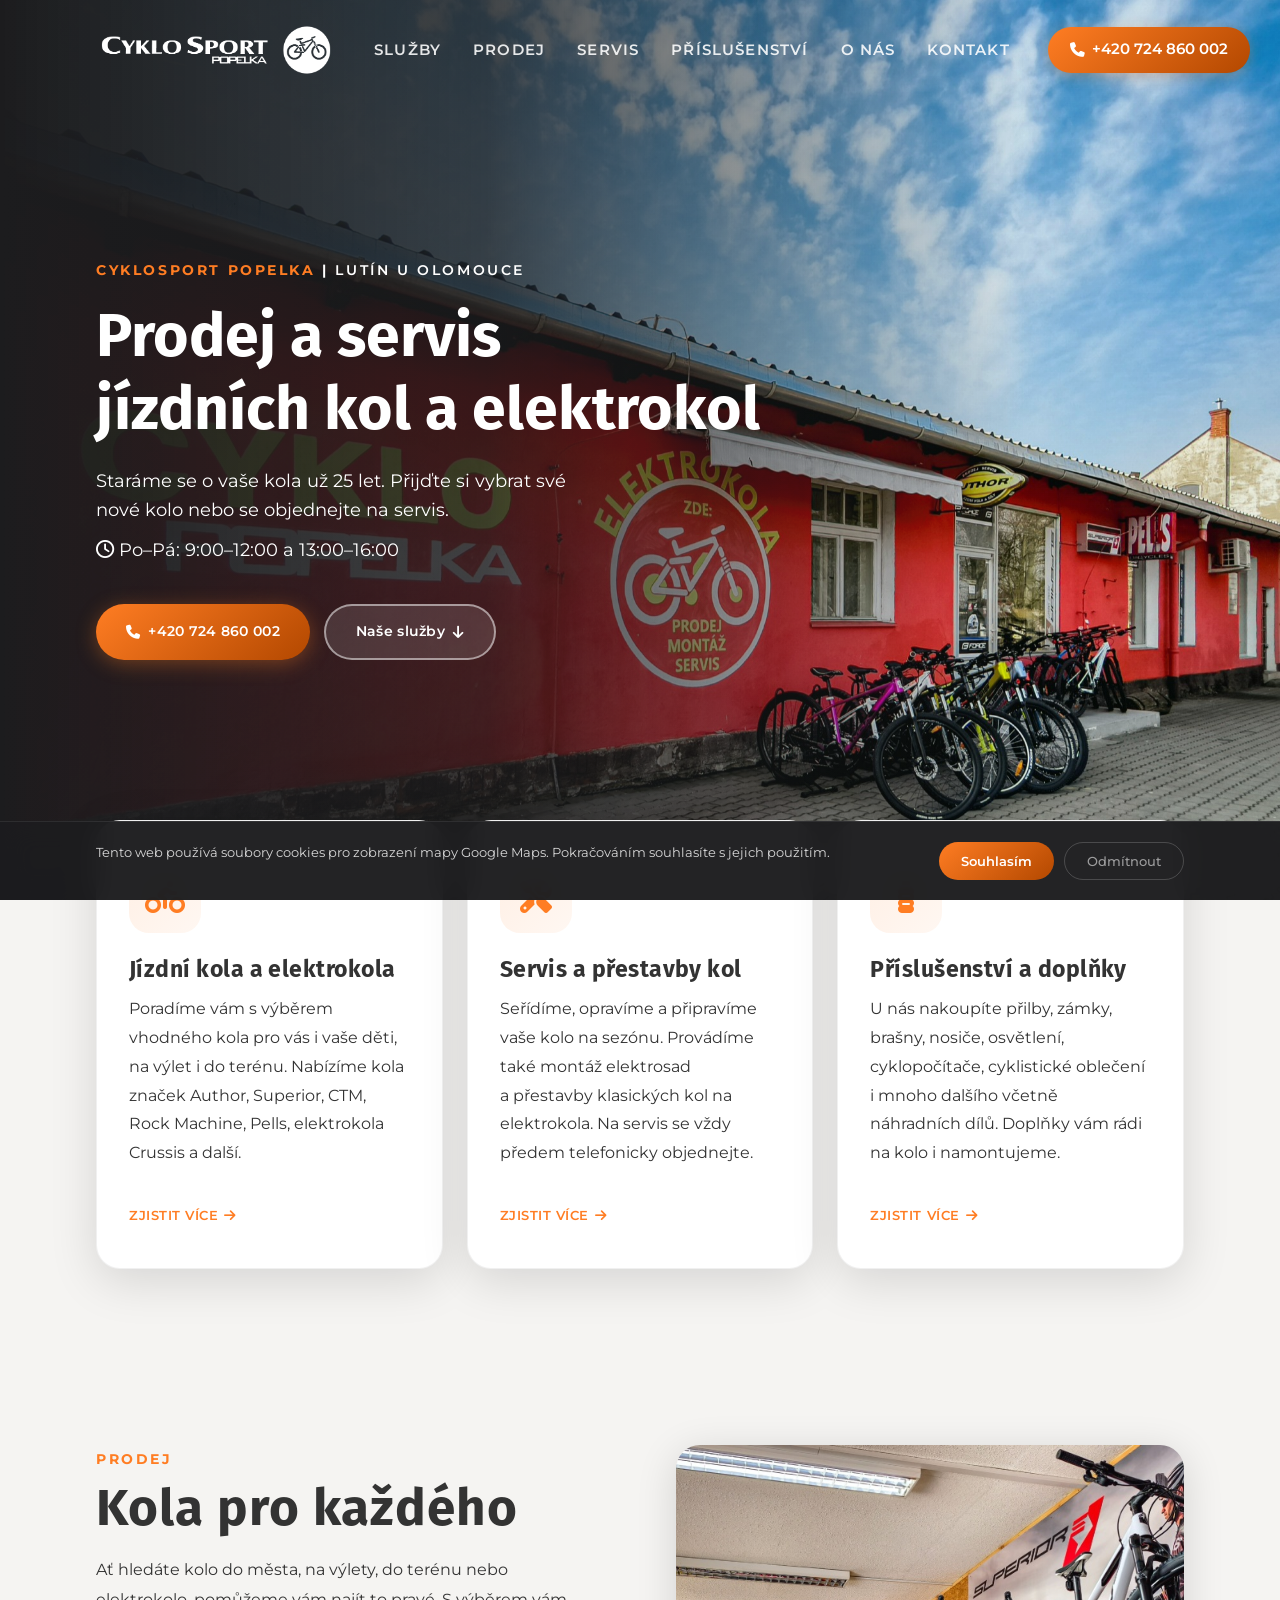
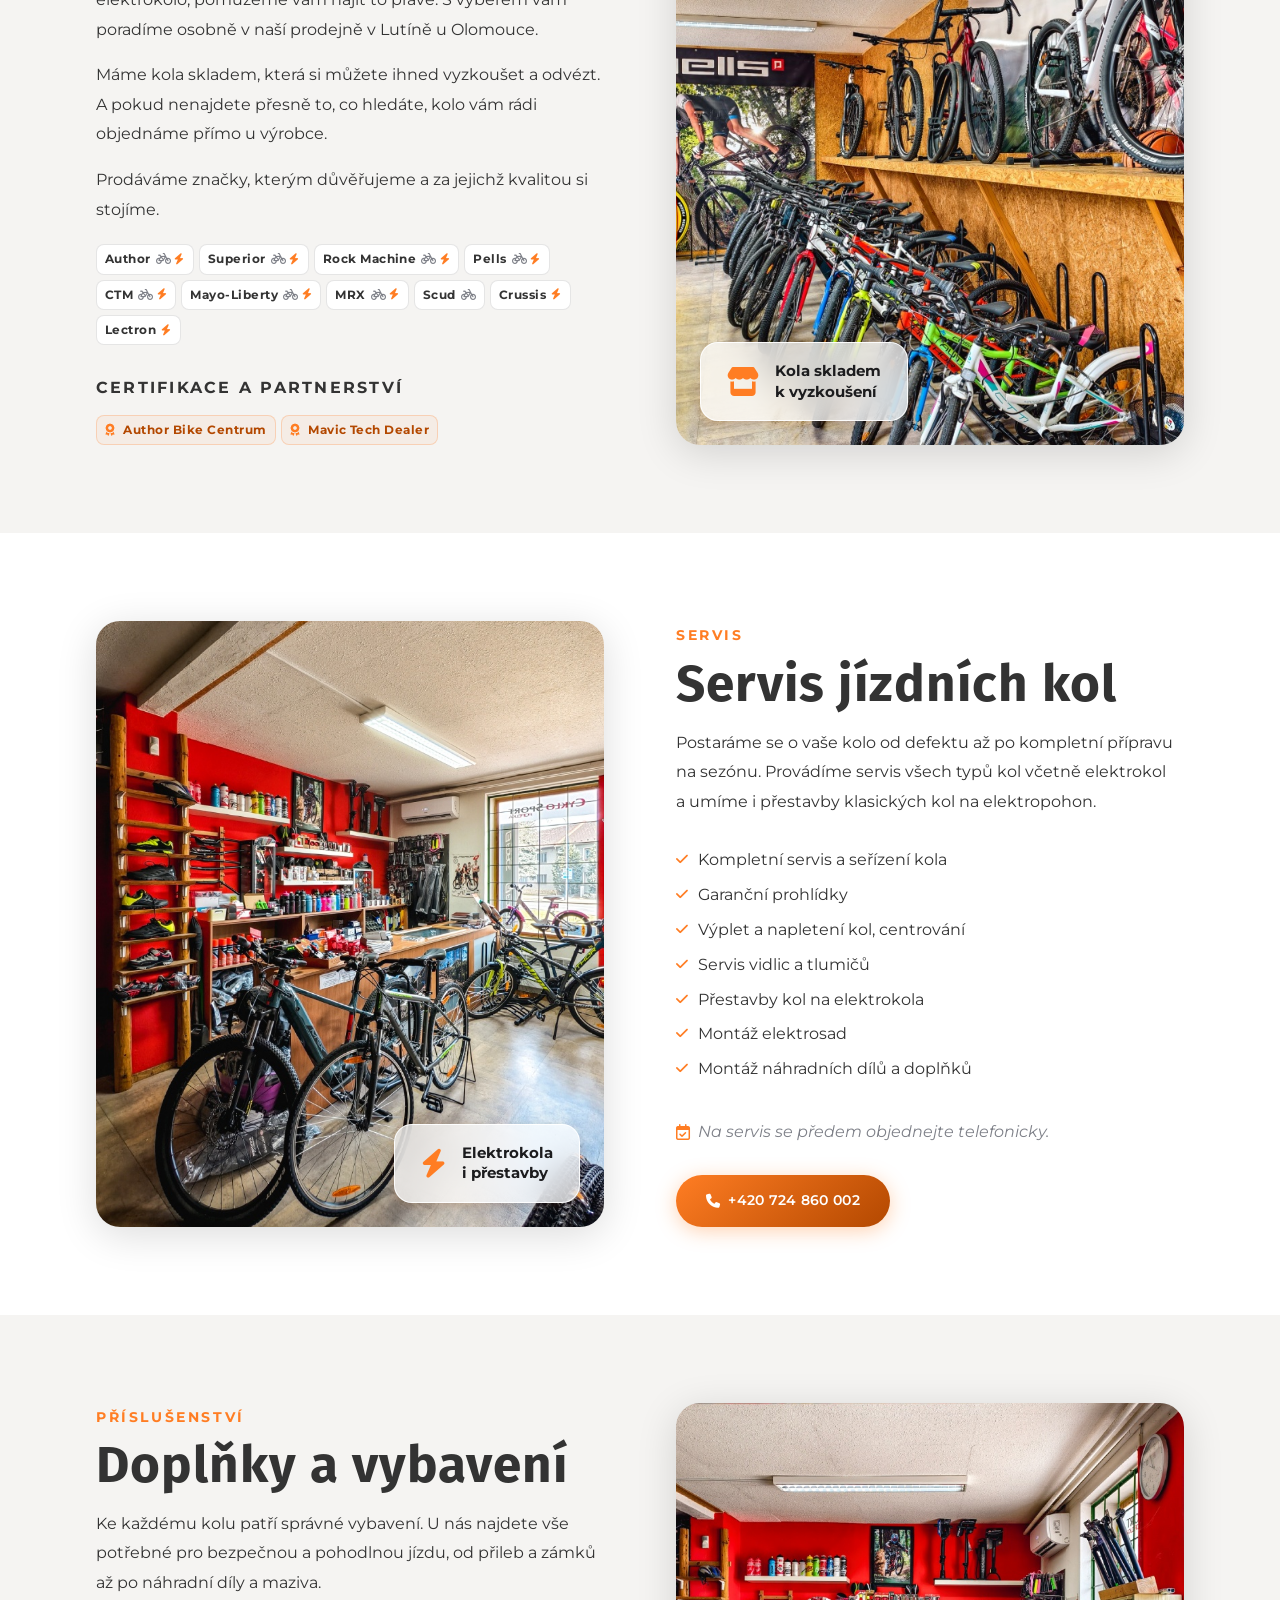
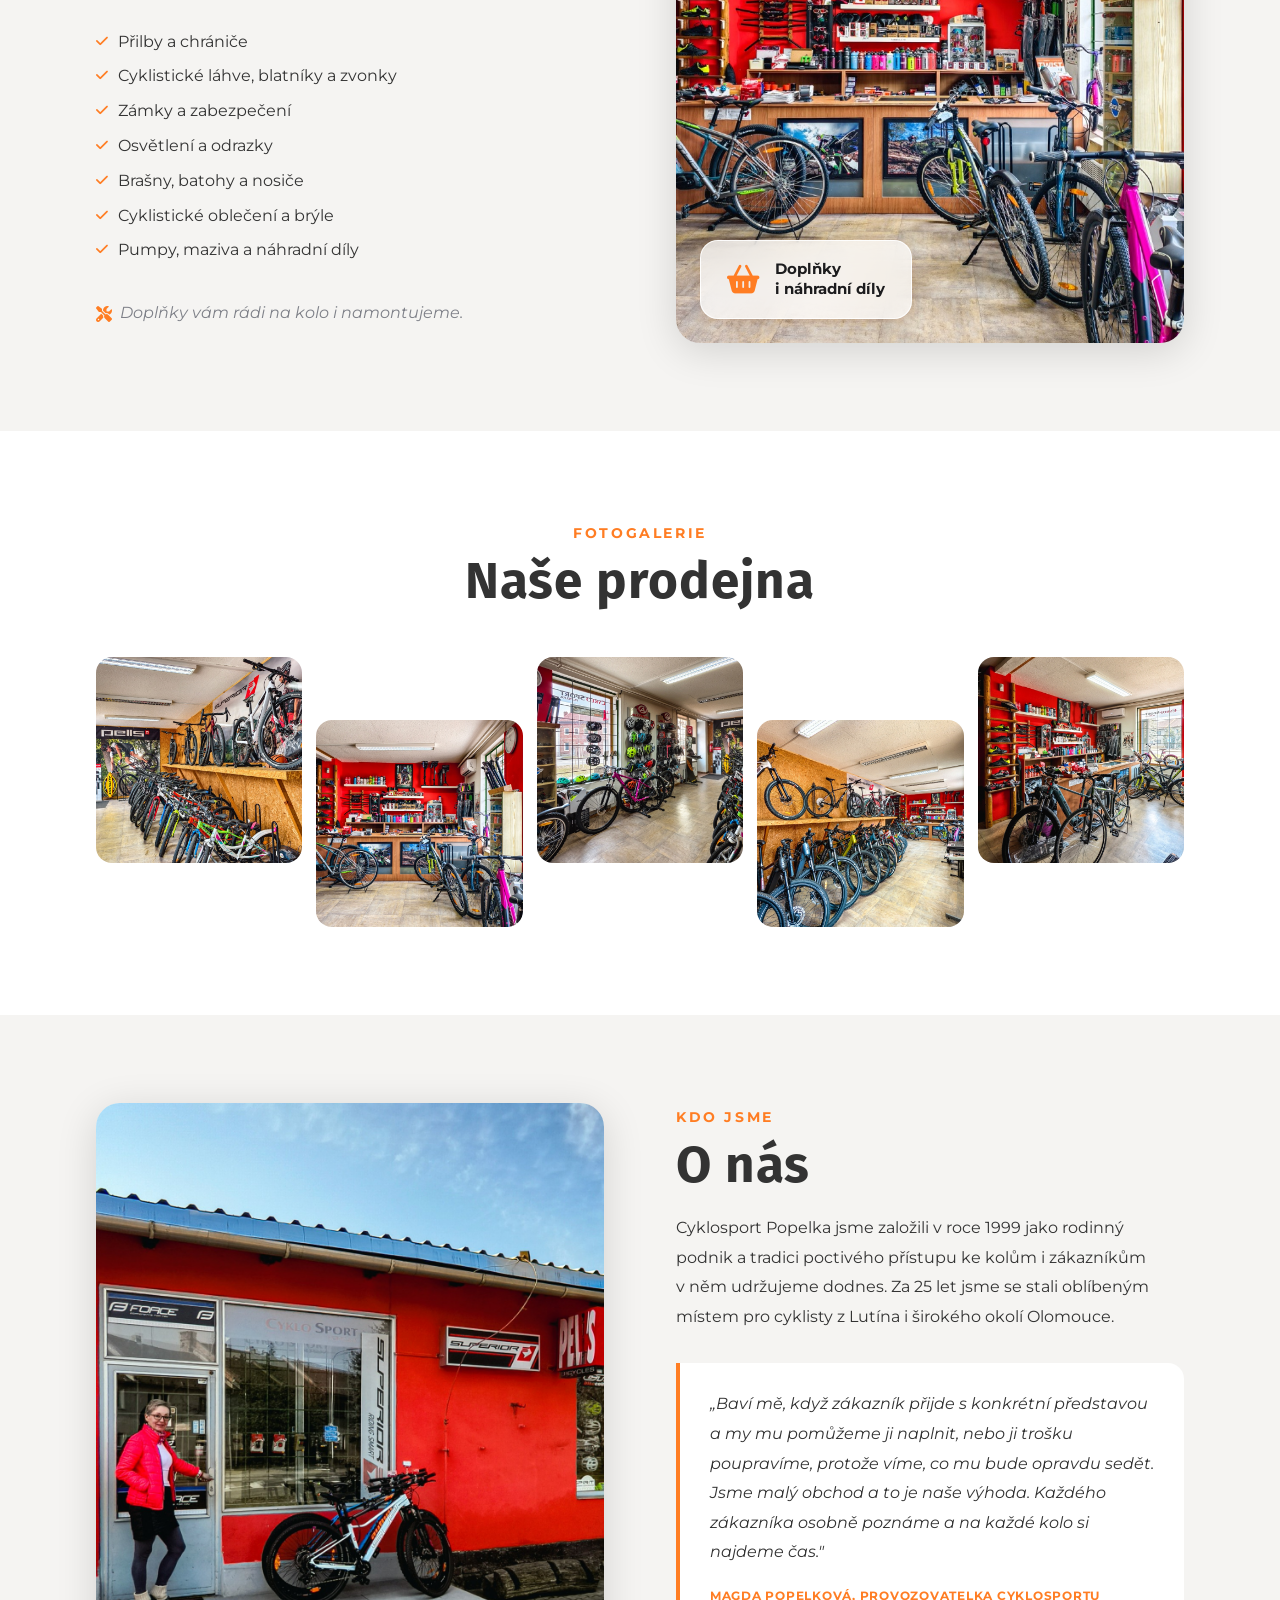
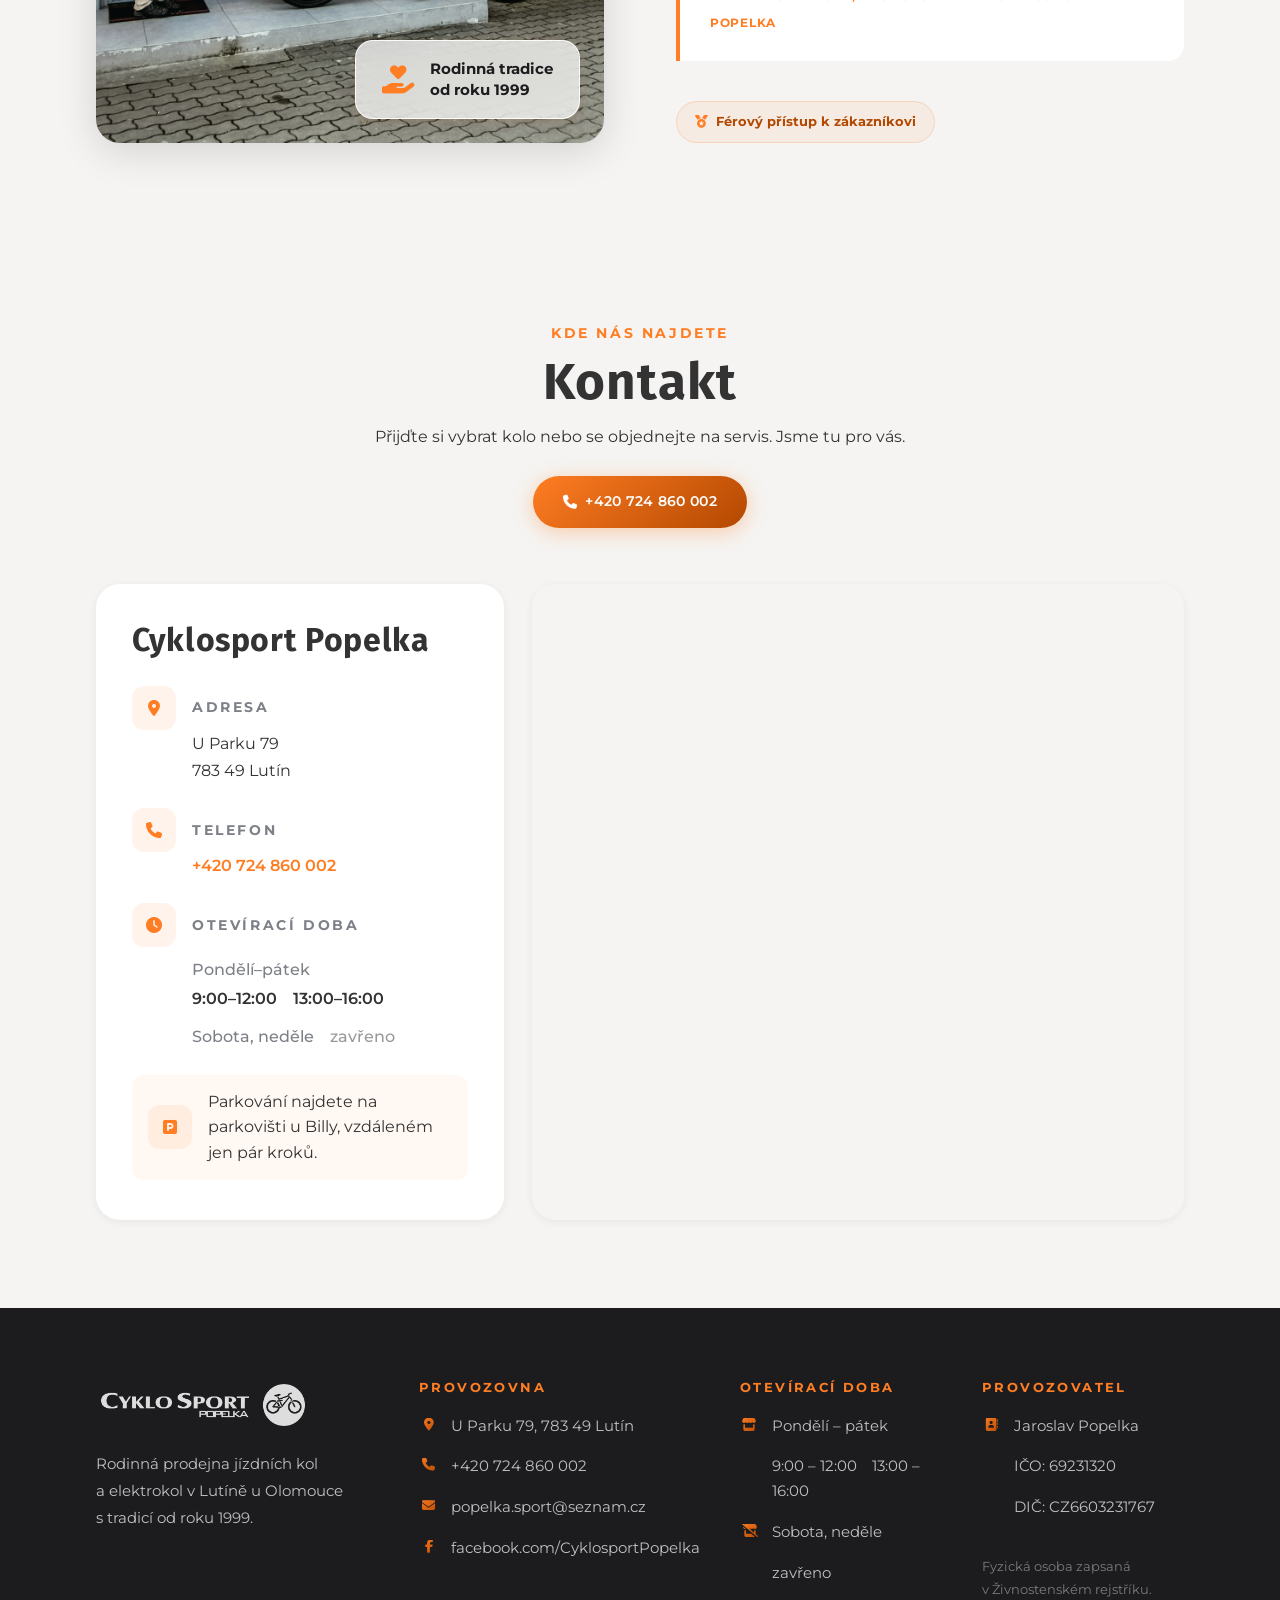
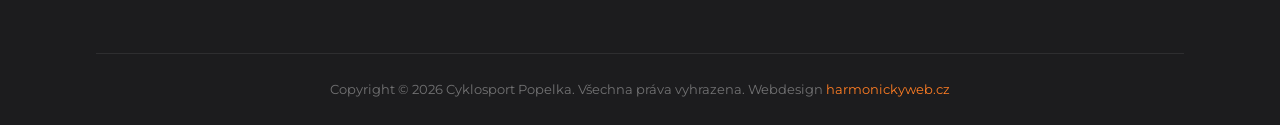
==== index.html @ c916beb7 "Verze 6" ====
<!DOCTYPE html>
<html lang="cs">

<head>
    <meta charset="UTF-8">
    <meta name="viewport" content="width=device-width, initial-scale=1.0">

    <!-- SEO -->
    <title>Cyklosport Popelka – Prodej a servis kol | Lutín u Olomouce</title>
    <meta name="description"
        content="Rodinná prodejna jízdních kol a elektrokol v Lutíně u Olomouce s tradicí od roku 1999. Prodej, servis a příslušenství. Přijďte si vybrat.">
    <meta name="robots" content="index, follow">
    <link rel="canonical" href="https://www.cyklosportpopelka.cz/">
    <meta name="author" content="Cyklosport Popelka">
    <meta name="geo.region" content="CZ-OL">
    <meta name="geo.placename" content="Lutín">

    <!-- Open Graph -->
    <meta property="og:type" content="website">
    <meta property="og:url" content="https://www.cyklosportpopelka.cz/">
    <meta property="og:title" content="Cyklosport Popelka – Prodej a servis kol | Lutín u Olomouce">
    <meta property="og:description"
        content="Rodinná prodejna jízdních kol a elektrokol v Lutíně u Olomouce s tradicí od roku 1999. Prodej, servis a příslušenství. Přijďte si vybrat.">
    <meta property="og:image" content="https://www.cyklosportpopelka.cz/Obrazky/hero-1.jpg">
    <meta property="og:image:width" content="1200">
    <meta property="og:image:height" content="630">
    <meta property="og:locale" content="cs_CZ">
    <meta property="og:site_name" content="Cyklosport Popelka">

    <!-- Twitter Card -->
    <meta name="twitter:card" content="summary_large_image">
    <meta name="twitter:title" content="Cyklosport Popelka – Prodej a servis jízdních kol">
    <meta name="twitter:description" content="Rodinná prodejna v Lutíně u Olomouce s tradicí od roku 1999.">
    <meta name="twitter:image" content="https://www.cyklosportpopelka.cz/Obrazky/hero-1.jpg">

    <!-- Favicon -->
    <link rel="icon" href="Obrazky/favicon-popelka-oranzova.png" type="image/png">
    <link rel="apple-touch-icon" href="Obrazky/favicon-popelka-oranzova.png">

    <!-- Fonts -->
    <link rel="preconnect" href="https://fonts.googleapis.com">
    <link rel="preconnect" href="https://fonts.gstatic.com" crossorigin>
    <link
        href="https://fonts.googleapis.com/css2?family=Fira+Sans:wght@500;600;700;800&family=Montserrat:ital,wght@0,300;0,400;0,500;0,600;0,700;1,400&display=swap"
        rel="stylesheet">

    <!-- Font Awesome -->
    <link rel="stylesheet" href="https://cdnjs.cloudflare.com/ajax/libs/font-awesome/6.5.1/css/all.min.css">

    <!-- Structured Data: LocalBusiness -->
    <script type="application/ld+json">
    {
        "@context": "https://schema.org",
        "@type": "LocalBusiness",
        "@id": "https://www.cyklosportpopelka.cz/#business",
        "name": "Cyklosport Popelka",
        "description": "Rodinná prodejna jízdních kol a elektrokol s tradicí od roku 1999. Prodej, servis a příslušenství.",
        "url": "https://www.cyklosportpopelka.cz/",
        "telephone": "+420724860002",
        "email": "popelka.sport@seznam.cz",
        "address": {
            "@type": "PostalAddress",
            "streetAddress": "U Parku 79",
            "addressLocality": "Lutín",
            "postalCode": "783 49",
            "addressCountry": "CZ"
        },
        "openingHoursSpecification": [
            {
                "@type": "OpeningHoursSpecification",
                "dayOfWeek": ["Monday", "Tuesday", "Wednesday", "Thursday", "Friday"],
                "opens": "09:00",
                "closes": "12:00"
            },
            {
                "@type": "OpeningHoursSpecification",
                "dayOfWeek": ["Monday", "Tuesday", "Wednesday", "Thursday", "Friday"],
                "opens": "13:00",
                "closes": "16:00"
            }
        ],
        "sameAs": ["https://www.facebook.com/CyklosportPopelka"],
        "priceRange": "$$",
        "image": "https://www.cyklosportpopelka.cz/Obrazky/hero-1.jpg",
        "foundingDate": "1999",
        "vatID": "CZ6603231767",
        "taxID": "69231320"
    }
    </script>

    <link rel="stylesheet" href="style.css">
</head>

<body>

    <!-- ================================================
     HEADER & NAVIGATION
================================================ -->
    <header class="site-header" id="site-header" role="banner">
        <nav class="container nav-inner" aria-label="Hlavní navigace">
            <a href="/" class="nav-logo" aria-label="Cyklosport Popelka – domů">
                <img src="Obrazky/logo-cyklosport.png" alt="Cyklosport Popelka" width="200" height="56">
            </a>

            <ul class="nav-menu" role="list">
                <li><a href="#sluzby" class="nav-link">Služby</a></li>
                <li><a href="#prodej" class="nav-link">Prodej</a></li>
                <li><a href="#servis" class="nav-link">Servis</a></li>
                <li><a href="#prislusenstvi" class="nav-link">Příslušenství</a></li>
                <li><a href="#o-nas" class="nav-link">O&nbsp;nás</a></li>
                <li><a href="#kontakt" class="nav-link">Kontakt</a></li>
            </ul>

            <div class="nav-cta">
                <a href="tel:+420724860002" class="btn-nav-phone" aria-label="Zavolat nám">
                    <i class="fa-solid fa-phone" aria-hidden="true"></i>
                    +420&nbsp;724&nbsp;860&nbsp;002
                </a>
            </div>

            <button class="hamburger" id="hamburger" aria-label="Otevřít menu" aria-expanded="false"
                aria-controls="mobile-menu">
                <span></span>
                <span></span>
                <span></span>
            </button>
        </nav>
    </header>

    <!-- Mobile Menu Overlay -->
    <div class="mobile-menu" id="mobile-menu" role="dialog" aria-modal="true" aria-label="Mobilní navigace">
        <button class="mobile-menu-close" id="mobile-menu-close" aria-label="Zavřít menu">
            <i class="fa-solid fa-xmark" aria-hidden="true"></i>
        </button>
        <nav aria-label="Mobilní navigace">
            <ul role="list">
                <li><a href="#sluzby" class="nav-link">Služby</a></li>
                <li><a href="#prodej" class="nav-link">Prodej</a></li>
                <li><a href="#servis" class="nav-link">Servis</a></li>
                <li><a href="#prislusenstvi" class="nav-link">Příslušenství</a></li>
                <li><a href="#o-nas" class="nav-link">O&nbsp;nás</a></li>
                <li><a href="#kontakt" class="nav-link">Kontakt</a></li>
                <li>
                    <a href="tel:+420724860002" class="btn btn-primary mobile-menu-phone">
                        <i class="fa-solid fa-phone" aria-hidden="true"></i>
                        +420&nbsp;724&nbsp;860&nbsp;002
                    </a>
                </li>
            </ul>
        </nav>
    </div>

    <main>

        <!-- ================================================
     HERO SECTION
================================================ -->
        <section class="hero" aria-label="Úvod">
            <div class="hero-bg" role="img" aria-label="Jízdní kola v prodejně Cyklosport Popelka"></div>
            <div class="hero-overlay" aria-hidden="true"></div>

            <div class="hero-container">
                <div class="hero-content">
                    <h1><span class="hero-brand">Cyklosport Popelka</span><span class="hero-sep"> | </span><br
                            class="hero-br"><span class="hero-location">Lutín u&nbsp;Olomouce</span></h1>

                    <p class="hero-subtitle">Prodej a servis<br>jízdních kol a elektrokol</p>

                    <p class="hero-text">
                        Staráme se o vaše kola už 25&nbsp;let. Přijďte si vybrat své nové kolo nebo se objednejte na
                        servis.<br>
                        <span style="display:block; margin-top:10px;"><i class="fa-regular fa-clock" aria-hidden="true"></i>
                        Po–Pá: 9:00–12:00 a 13:00–16:00</span>
                    </p>

                    <div class="hero-actions">
                        <a href="tel:+420724860002" class="btn btn-primary">
                            <i class="fa-solid fa-phone" aria-hidden="true"></i>
                            +420&nbsp;724&nbsp;860&nbsp;002
                        </a>
                        <a href="#sluzby" class="btn btn-outline-white">
                            Naše služby
                            <i class="fa-solid fa-arrow-down" aria-hidden="true"></i>
                        </a>
                    </div>
                </div>

            </div>

            <div class="hero-scroll-hint" aria-hidden="true">
                <i class="fa-solid fa-chevron-down"></i>
                <span>Scroll</span>
            </div>
        </section>

        <!-- ================================================
     SLUŽBY SECTION
================================================ -->
        <section id="sluzby" class="services section" aria-labelledby="sluzby-heading">
            <h2 id="sluzby-heading" class="sr-only">Naše služby</h2>
            <div class="container">
                <div class="services-grid">

                    <!-- Kola -->
                    <a href="#prodej" class="service-card-link">
                        <article class="service-card" data-animate data-delay="1">
                            <div class="service-icon-wrap">
                                <i class="fa-solid fa-person-biking" aria-hidden="true"></i>
                            </div>
                            <h3>Jízdní kola a&nbsp;elektrokola</h3>
                            <p>
                                Poradíme vám s&nbsp;výběrem vhodného kola pro vás i vaše děti, na výlet i do terénu.
                                Nabízíme kola značek Author, Superior, CTM, Rock Machine, Pells, elektrokola Crussis
                                a&nbsp;další.
                            </p>
                            <span class="service-card-more">Zjistit více <i class="fa-solid fa-arrow-right"></i></span>
                        </article>
                    </a>

                    <!-- Servis -->
                    <a href="#servis" class="service-card-link">
                        <article class="service-card" data-animate data-delay="2">
                            <div class="service-icon-wrap">
                                <i class="fa-solid fa-screwdriver-wrench" aria-hidden="true"></i>
                            </div>
                            <h3>Servis a&nbsp;přestavby kol</h3>
                            <p>
                                Seřídíme, opravíme a&nbsp;připravíme vaše kolo na sezónu. Provádíme také montáž
                                elektrosad
                                a&nbsp;přestavby klasických kol na elektrokola. Na servis se vždy předem telefonicky
                                objednejte.
                            </p>
                            <span class="service-card-more">Zjistit více <i class="fa-solid fa-arrow-right"></i></span>
                        </article>
                    </a>

                    <!-- Příslušenství -->
                    <a href="#prislusenstvi" class="service-card-link">
                        <article class="service-card" data-animate data-delay="3">
                            <div class="service-icon-wrap">
                                <i class="fa-solid fa-bottle-water" aria-hidden="true"></i>
                            </div>
                            <h3>Příslušenství a&nbsp;doplňky</h3>
                            <p>
                                U&nbsp;nás nakoupíte přilby, zámky, brašny, nosiče, osvětlení, cyklopočítače,
                                cyklistické oblečení i&nbsp;mnoho dalšího včetně náhradních dílů.
                                Doplňky vám rádi na kolo i&nbsp;namontujeme.
                            </p>
                            <span class="service-card-more">Zjistit více <i class="fa-solid fa-arrow-right"></i></span>
                        </article>
                    </a>

                </div>
            </div>
        </section>

        <!-- ================================================
     PRODEJ SECTION
================================================ -->
        <section id="prodej" class="prodej section" aria-labelledby="prodej-heading">
            <div class="container">
                <div class="prodej-grid">

                    <div class="prodej-content">
                        <span class="section-label" data-animate>Prodej</span>
                        <h2 id="prodej-heading" data-animate>Kola pro každého</h2>

                        <p data-animate>
                            Ať hledáte kolo do města, na výlety, do terénu nebo elektrokolo, pomůžeme vám najít to
                            pravé.
                            S&nbsp;výběrem vám poradíme osobně v&nbsp;naší prodejně v&nbsp;Lutíně u&nbsp;Olomouce.
                        </p>
                        <p data-animate>
                            Máme kola skladem, která si můžete ihned vyzkoušet a&nbsp;odvézt. A&nbsp;pokud nenajdete
                            přesně to, co hledáte, kolo vám rádi objednáme přímo u&nbsp;výrobce.
                        </p>
                        <p data-animate>
                            Prodáváme značky, kterým důvěřujeme a&nbsp;za jejichž kvalitou si stojíme.
                        </p>

                        <div class="prodej-brands" data-animate>
                            <div class="brands-row">
                                <span class="brand-tag">Author<span class="brand-icons"><i
                                            class="fa-solid fa-bicycle"></i><i
                                            class="fa-solid fa-bolt"></i></span></span>
                                <span class="brand-tag">Superior<span class="brand-icons"><i
                                            class="fa-solid fa-bicycle"></i><i
                                            class="fa-solid fa-bolt"></i></span></span>
                                <span class="brand-tag">Rock Machine<span class="brand-icons"><i
                                            class="fa-solid fa-bicycle"></i><i
                                            class="fa-solid fa-bolt"></i></span></span>
                                <span class="brand-tag">Pells<span class="brand-icons"><i
                                            class="fa-solid fa-bicycle"></i><i
                                            class="fa-solid fa-bolt"></i></span></span>
                                <span class="brand-tag">CTM<span class="brand-icons"><i
                                            class="fa-solid fa-bicycle"></i><i
                                            class="fa-solid fa-bolt"></i></span></span>
                                <span class="brand-tag">Mayo-Liberty<span class="brand-icons"><i
                                            class="fa-solid fa-bicycle"></i><i
                                            class="fa-solid fa-bolt"></i></span></span>
                                <span class="brand-tag">MRX<span class="brand-icons"><i
                                            class="fa-solid fa-bicycle"></i><i
                                            class="fa-solid fa-bolt"></i></span></span>
                                <span class="brand-tag">Scud<span class="brand-icons"><i
                                            class="fa-solid fa-bicycle"></i></span></span>
                                <span class="brand-tag">Crussis<span class="brand-icons"><i
                                            class="fa-solid fa-bolt"></i></span></span>
                                <span class="brand-tag">Lectron<span class="brand-icons"><i
                                            class="fa-solid fa-bolt"></i></span></span>
                            </div>

                            <p class="brands-label">Certifikace a&nbsp;partnerství</p>
                            <div class="brands-row">
                                <span class="brand-tag cert"><i class="fa-solid fa-award"></i>Author Bike Centrum</span>
                                <span class="brand-tag cert"><i class="fa-solid fa-award"></i>Mavic Tech Dealer</span>
                            </div>
                        </div>
                    </div>

                    <div class="prodej-image-wrap" data-animate>
                        <img src="Obrazky/prodej-1.jpg" alt="Výběr jízdních kol v prodejně Cyklosport Popelka"
                            loading="lazy" width="700" height="540">
                        <div class="prodej-badge">
                            <i class="fa-solid fa-store" aria-hidden="true"></i>
                            <span class="prodej-badge-text">Kola skladem<br>k vyzkoušení</span>
                        </div>
                    </div>

                </div>
            </div>
        </section>

        <!-- ================================================
     SERVIS SECTION
================================================ -->
        <section id="servis" class="servis section" aria-labelledby="servis-heading">
            <div class="container">
                <div class="servis-grid">

                    <div class="servis-image-wrap" data-animate>
                        <img src="Obrazky/servis.jpg" alt="Servis jízdních kol v dílně Cyklosport Popelka"
                            loading="lazy" width="700" height="540">
                        <div class="servis-image-badge" aria-hidden="true">
                            <i class="fa-solid fa-bolt"></i>
                            <span class="servis-image-badge-text">Elektrokola<br>i přestavby</span>
                        </div>
                    </div>

                    <div class="servis-content">
                        <span class="section-label" data-animate>Servis</span>
                        <h2 id="servis-heading" data-animate>Servis jízdních kol</h2>

                        <p class="servis-intro" data-animate>
                            Postaráme se o vaše kolo od defektu až po kompletní přípravu na sezónu. Provádíme servis
                            všech typů kol včetně elektrokol a&nbsp;umíme i&nbsp;přestavby klasických kol na
                            elektropohon.
                        </p>

                        <ul class="servis-list" data-animate aria-label="Přehled servisních prací">
                            <li class="servis-list-item">
                                <i class="fa-solid fa-check" aria-hidden="true"></i>
                                <span>Kompletní servis a&nbsp;seřízení kola</span>
                            </li>
                            <li class="servis-list-item">
                                <i class="fa-solid fa-check" aria-hidden="true"></i>
                                <span>Garanční prohlídky</span>
                            </li>
                            <li class="servis-list-item">
                                <i class="fa-solid fa-check" aria-hidden="true"></i>
                                <span>Výplet a&nbsp;napletení kol, centrování</span>
                            </li>
                            <li class="servis-list-item">
                                <i class="fa-solid fa-check" aria-hidden="true"></i>
                                <span>Servis vidlic a&nbsp;tlumičů</span>
                            </li>
                            <li class="servis-list-item">
                                <i class="fa-solid fa-check" aria-hidden="true"></i>
                                <span>Přestavby kol na elektrokola</span>
                            </li>
                            <li class="servis-list-item">
                                <i class="fa-solid fa-check" aria-hidden="true"></i>
                                <span>Montáž elektrosad</span>
                            </li>
                            <li class="servis-list-item">
                                <i class="fa-solid fa-check" aria-hidden="true"></i>
                                <span>Montáž náhradních dílů a&nbsp;doplňků</span>
                            </li>
                        </ul>

                        <p class="servis-note" data-animate>
                            <span class="servis-note-icon"><i class="fa-regular fa-calendar-check"
                                    aria-hidden="true"></i></span>
                            Na servis se předem objednejte telefonicky.
                        </p>

                        <a href="tel:+420724860002" class="btn btn-primary" data-animate>
                            <i class="fa-solid fa-phone" aria-hidden="true"></i>
                            +420&nbsp;724&nbsp;860&nbsp;002
                        </a>
                    </div>

                </div>
            </div>
        </section>

        <!-- ================================================
     PŘÍSLUŠENSTVÍ SECTION
================================================ -->
        <section id="prislusenstvi" class="prislusenstvi section" aria-labelledby="prislusenstvi-heading">
            <div class="container">
                <div class="prislusenstvi-grid">

                    <div class="servis-content">
                        <span class="section-label" data-animate>Příslušenství</span>
                        <h2 id="prislusenstvi-heading" data-animate>Doplňky a vybavení</h2>

                        <p class="servis-intro" data-animate>
                            Ke každému kolu patří správné vybavení. U&nbsp;nás najdete vše potřebné pro bezpečnou
                            a&nbsp;pohodlnou jízdu, od přileb a&nbsp;zámků až po náhradní díly a&nbsp;maziva.
                        </p>

                        <ul class="servis-list" data-animate aria-label="Přehled příslušenství">
                            <li class="servis-list-item">
                                <i class="fa-solid fa-check" aria-hidden="true"></i>
                                <span>Přilby a&nbsp;chrániče</span>
                            </li>
                            <li class="servis-list-item">
                                <i class="fa-solid fa-check" aria-hidden="true"></i>
                                <span>Cyklistické láhve, blatníky a&nbsp;zvonky</span>
                            </li>
                            <li class="servis-list-item">
                                <i class="fa-solid fa-check" aria-hidden="true"></i>
                                <span>Zámky a&nbsp;zabezpečení</span>
                            </li>
                            <li class="servis-list-item">
                                <i class="fa-solid fa-check" aria-hidden="true"></i>
                                <span>Osvětlení a&nbsp;odrazky</span>
                            </li>
                            <li class="servis-list-item">
                                <i class="fa-solid fa-check" aria-hidden="true"></i>
                                <span>Brašny, batohy a&nbsp;nosiče</span>
                            </li>
                            <li class="servis-list-item">
                                <i class="fa-solid fa-check" aria-hidden="true"></i>
                                <span>Cyklistické oblečení a&nbsp;brýle</span>
                            </li>
                            <li class="servis-list-item">
                                <i class="fa-solid fa-check" aria-hidden="true"></i>
                                <span>Pumpy, maziva a&nbsp;náhradní díly</span>
                            </li>
                        </ul>

                        <p class="servis-note" data-animate>
                            <span class="servis-note-icon"><i class="fa-solid fa-screwdriver-wrench"
                                    aria-hidden="true"></i></span>
                            Doplňky vám rádi na kolo i&nbsp;namontujeme.
                        </p>
                    </div>

                    <div class="prislusenstvi-image-wrap" data-animate>
                        <img src="Obrazky/prodej-5.jpg" alt="Příslušenství a doplňky v prodejně Cyklosport Popelka"
                            loading="lazy" width="700" height="540">
                        <div class="prislusenstvi-image-badge" aria-hidden="true">
                            <i class="fa-solid fa-basket-shopping"></i>
                            <span class="prislusenstvi-image-badge-text">Doplňky<br>i náhradní díly</span>
                        </div>
                    </div>

                </div>
            </div>
        </section>

        <!-- ================================================
     FOTOGALERIE SECTION
================================================ -->
        <section class="gallery section" aria-labelledby="gallery-heading">
            <div class="container">
                <div class="gallery-header" data-animate>
                    <span class="section-label">Fotogalerie</span>
                    <h2 id="gallery-heading">Naše prodejna</h2>
                </div>

                <div class="gallery-grid" role="list">
                    <div class="gallery-item" role="listitem" data-animate data-delay="1">
                        <img src="Obrazky/prodej-1.jpg" alt="Jízdní kola v prodejně Cyklosport Popelka" loading="lazy"
                            width="700" height="480">
                        <div class="gallery-overlay" aria-hidden="true">
                            <i class="fa-solid fa-magnifying-glass-plus"></i>
                        </div>
                    </div>
                    <div class="gallery-item" role="listitem" data-animate data-delay="2">
                        <img src="Obrazky/prodej-5.jpg" alt="Příslušenství a doplňky k jízdním kolům" loading="lazy"
                            width="350" height="240">
                        <div class="gallery-overlay" aria-hidden="true">
                            <i class="fa-solid fa-magnifying-glass-plus"></i>
                        </div>
                    </div>
                    <div class="gallery-item" role="listitem" data-animate data-delay="3">
                        <img src="Obrazky/prodej-4.jpg" alt="Cyklistické helmy a chrániče" loading="lazy" width="350"
                            height="240">
                        <div class="gallery-overlay" aria-hidden="true">
                            <i class="fa-solid fa-magnifying-glass-plus"></i>
                        </div>
                    </div>
                    <div class="gallery-item" role="listitem" data-animate data-delay="3">
                        <img src="Obrazky/prodej-3.jpg" alt="Elektrokola Crussis v prodejně" loading="lazy" width="350"
                            height="240">
                        <div class="gallery-overlay" aria-hidden="true">
                            <i class="fa-solid fa-magnifying-glass-plus"></i>
                        </div>
                    </div>
                    <div class="gallery-item" role="listitem" data-animate data-delay="4">
                        <img src="Obrazky/servis.jpg" alt="Servis jízdních kol v dílně Cyklosport Popelka"
                            loading="lazy" width="350" height="240">
                        <div class="gallery-overlay" aria-hidden="true">
                            <i class="fa-solid fa-magnifying-glass-plus"></i>
                        </div>
                    </div>
                </div>
            </div>
        </section>

        <!-- ================================================
     O NÁS SECTION
================================================ -->
        <section id="o-nas" class="o-nas section" aria-labelledby="o-nas-heading">
            <div class="container">
                <div class="o-nas-grid">

                    <div class="o-nas-image-wrap" data-animate>
                        <img src="Obrazky/o-nas.jpg" alt="Magda Popelková, provozovatelka Cyklosportu Popelka"
                            loading="lazy" width="700" height="580">
                        <div class="o-nas-image-badge" aria-hidden="true">
                            <i class="fa-solid fa-hand-holding-heart"></i>
                            <span class="o-nas-image-badge-text">Rodinná tradice<br>od roku 1999</span>
                        </div>
                    </div>

                    <div class="o-nas-content">
                        <span class="section-label" data-animate>Kdo jsme</span>
                        <h2 id="o-nas-heading" data-animate>O&nbsp;nás</h2>

                        <p data-animate>
                            Cyklosport Popelka jsme založili v roce 1999 jako
                            rodinný podnik a&nbsp;tradici poctivého přístupu ke kolům i&nbsp;zákazníkům v&nbsp;něm
                            udržujeme
                            dodnes.
                            Za 25&nbsp;let jsme se stali oblíbeným místem pro cyklisty z&nbsp;Lutína i&nbsp;širokého
                            okolí
                            Olomouce.
                        </p>

                        <div class="o-nas-quote" data-animate>
                            <blockquote>
                                „Baví mě, když zákazník přijde s&nbsp;konkrétní představou a&nbsp;my mu pomůžeme ji
                                naplnit,
                                nebo ji trošku poupravíme, protože víme, co mu bude opravdu sedět. Jsme malý obchod
                                a&nbsp;to
                                je naše výhoda. Každého zákazníka osobně poznáme a&nbsp;na každé kolo si najdeme čas."
                            </blockquote>
                            <cite>Magda Popelková, provozovatelka Cyklosportu Popelka</cite>
                        </div>

                        <div data-animate style="display:flex; flex-wrap:wrap; gap:10px;">
                            <span class="cert-badge">
                                <i class="fa-solid fa-medal" aria-hidden="true"></i>
                                Férový přístup k&nbsp;zákazníkovi
                            </span>
                        </div>
                    </div>

                </div>
            </div>
        </section>

        <!-- ================================================
     KONTAKT SECTION
================================================ -->
        <section id="kontakt" class="kontakt section" aria-labelledby="kontakt-heading">
            <div class="container">

                <div class="kontakt-header" data-animate>
                    <span class="section-label">Kde nás najdete</span>
                    <h2 id="kontakt-heading">Kontakt</h2>
                    <p>Přijďte si vybrat kolo nebo se objednejte na servis. Jsme tu pro vás.</p>
                    <a href="tel:+420724860002" class="btn btn-primary">
                        <i class="fa-solid fa-phone" aria-hidden="true"></i>
                        +420&nbsp;724&nbsp;860&nbsp;002
                    </a>
                </div>

                <div class="kontakt-grid">

                    <div class="kontakt-info" data-animate>
                        <h3>Cyklosport Popelka</h3>

                        <div class="kontakt-detail">
                            <div class="kontakt-icon" aria-hidden="true">
                                <i class="fa-solid fa-location-dot"></i>
                            </div>
                            <div class="kontakt-detail-text">
                                <strong>Adresa</strong>
                                U Parku 79<br>
                                783&nbsp;49 Lutín
                            </div>
                        </div>

                        <div class="kontakt-detail">
                            <div class="kontakt-icon" aria-hidden="true">
                                <i class="fa-solid fa-phone"></i>
                            </div>
                            <div class="kontakt-detail-text">
                                <strong>Telefon</strong>
                                <a href="tel:+420724860002">+420&nbsp;724&nbsp;860&nbsp;002</a>
                            </div>
                        </div>

                        <div class="kontakt-detail kontakt-detail-hours">
                            <div class="kontakt-hours-header">
                                <div class="kontakt-icon" aria-hidden="true">
                                    <i class="fa-solid fa-clock"></i>
                                </div>
                                <div class="kontakt-detail-text">
                                    <strong>Otevírací doba</strong>
                                </div>
                            </div>
                            <div class="kontakt-hours-row kontakt-hours-weekday">
                                <span class="day">Pondělí–pátek</span>
                                <span class="time">9:00–12:00&emsp;13:00–16:00</span>
                            </div>
                            <div class="kontakt-hours-row">
                                <span class="day">Sobota, neděle</span>
                                <span class="closed">zavřeno</span>
                            </div>
                        </div>

                        <div class="kontakt-parking">
                            <div class="kontakt-icon" aria-hidden="true">
                                <i class="fa-solid fa-square-parking"></i>
                            </div>
                            <span>Parkování najdete na parkovišti u&nbsp;Billy, vzdáleném jen pár kroků.</span>
                        </div>
                    </div>

                    <div class="kontakt-map" data-animate data-delay="2">
                        <iframe
                            src="https://maps.google.com/maps?q=U%20Parku%2079%2C%20783%2049%20Lut%C3%ADn&t=&z=15&ie=UTF8&iwloc=&output=embed"
                            title="Mapa: Cyklosport Popelka, U Parku 79, Lutín" loading="lazy" allowfullscreen
                            referrerpolicy="no-referrer-when-downgrade"
                            aria-label="Google mapa s polohou prodejny Cyklosport Popelka">
                        </iframe>
                    </div>

                </div>
            </div>
        </section>

    </main>

    <!-- ================================================
     FOOTER
================================================ -->
    <footer class="site-footer" role="contentinfo">
        <div class="container">
            <div class="footer-grid">

                <!-- Col 1: Brand -->
                <div class="footer-col-intro">
                    <div class="footer-logo">
                        <img src="Obrazky/logo-cyklosport.png" alt="Cyklosport Popelka" width="180" height="50">
                    </div>
                    <p>Rodinná prodejna jízdních kol a&nbsp;elektrokol v&nbsp;Lutíně u&nbsp;Olomouce s&nbsp;tradicí
                        od roku 1999.</p>
                </div>

                <!-- Col 2: Provozovna -->
                <div class="footer-col">
                    <h4>Provozovna</h4>
                    <div class="footer-contact-item">
                        <i class="fa-solid fa-location-dot" aria-hidden="true"></i>
                        <span>U&nbsp;Parku 79, 783&nbsp;49 Lutín</span>
                    </div>
                    <div class="footer-contact-item">
                        <i class="fa-solid fa-phone" aria-hidden="true"></i>
                        <a href="tel:+420724860002">+420&nbsp;724&nbsp;860&nbsp;002</a>
                    </div>
                    <div class="footer-contact-item">
                        <i class="fa-solid fa-envelope" aria-hidden="true"></i>
                        <a href="mailto:popelka.sport@seznam.cz">popelka.sport@seznam.cz</a>
                    </div>
                    <div class="footer-contact-item">
                        <i class="fa-brands fa-facebook-f" aria-hidden="true"></i>
                        <a href="https://www.facebook.com/CyklosportPopelka" target="_blank" rel="noopener noreferrer">
                            facebook.com/CyklosportPopelka
                        </a>
                    </div>
                </div>

                <!-- Col 3: Otevírací doba -->
                <div class="footer-col">
                    <h4>Otevírací doba</h4>
                    <div class="footer-contact-item">
                        <i class="fa-solid fa-store" aria-hidden="true"></i>
                        <span>Pondělí – pátek</span>
                    </div>
                    <div class="footer-hours-sub">9:00 – 12:00&emsp;13:00 – 16:00</div>
                    <div class="footer-contact-item">
                        <i class="fa-solid fa-store-slash" aria-hidden="true"></i>
                        <span>Sobota, neděle</span>
                    </div>
                    <div class="footer-hours-sub">zavřeno</div>
                </div>

                <!-- Col 4: Provozovatel -->
                <div class="footer-col footer-col-operator">
                    <h4>Provozovatel</h4>
                    <div class="footer-contact-item">
                        <i class="fa-solid fa-address-book" aria-hidden="true"></i>
                        <span>Jaroslav Popelka</span>
                    </div>
                    <div class="footer-hours-sub">IČO:&nbsp;69231320</div>
                    <div class="footer-hours-sub">DIČ:&nbsp;CZ6603231767</div>
                    <div class="footer-legal">Fyzická osoba zapsaná v&nbsp;Živnostenském rejstříku.</div>
                </div>

            </div>

            <div class="footer-bottom">
                <p class="footer-copy">
                    Copyright © 2026 Cyklosport Popelka. Všechna práva vyhrazena.
                    Webdesign <a href="https://www.harmonickyweb.cz" target="_blank"
                        rel="noopener noreferrer">harmonickyweb.cz</a>
                </p>
            </div>
        </div>
    </footer>

    <!-- ================================================
     LIGHTBOX
================================================ -->
    <div class="lightbox" id="lightbox" role="dialog" aria-modal="true" aria-label="Náhled fotografie">
        <button class="lightbox-close" id="lightbox-close" aria-label="Zavřít náhled">
            <i class="fa-solid fa-xmark" aria-hidden="true"></i>
        </button>
        <button class="lightbox-prev" id="lightbox-prev" aria-label="Předchozí fotografie">
            <i class="fa-solid fa-chevron-left" aria-hidden="true"></i>
        </button>
        <img class="lightbox-img" id="lightbox-img" src="" alt="">
        <button class="lightbox-next" id="lightbox-next" aria-label="Následující fotografie">
            <i class="fa-solid fa-chevron-right" aria-hidden="true"></i>
        </button>
    </div>

    <!-- ================================================
     COOKIE BAR
================================================ -->
    <div class="cookie-bar" id="cookie-bar" role="dialog" aria-live="polite" aria-label="Souhlas s cookies">
        <div class="container cookie-bar-inner">
            <p class="cookie-bar-text">
                Tento web používá soubory cookies pro zobrazení mapy Google Maps. Pokračováním souhlasíte
                s jejich použitím.
            </p>
            <div class="cookie-actions">
                <button class="cookie-btn-accept" id="cookie-accept">Souhlasím</button>
                <button class="cookie-btn-reject" id="cookie-reject">Odmítnout</button>
            </div>
        </div>
    </div>

    <!-- ================================================
     JAVASCRIPT
================================================ -->
    <script>
        (function () {
            'use strict';

            /* ── Sticky Header ───────────────────────────────── */
            const header = document.getElementById('site-header');
            const onScroll = () => {
                header.classList.toggle('scrolled', window.scrollY > 60);
            };
            window.addEventListener('scroll', onScroll, { passive: true });
            onScroll();

            /* ── Hamburger / Mobile Menu ─────────────────────── */
            const hamburger = document.getElementById('hamburger');
            const mobileMenu = document.getElementById('mobile-menu');
            const menuClose = document.getElementById('mobile-menu-close');
            const mobileLinks = mobileMenu.querySelectorAll('.nav-link');

            const openMenu = () => {
                mobileMenu.classList.add('is-open');
                hamburger.classList.add('is-active');
                hamburger.setAttribute('aria-expanded', 'true');
                document.body.style.overflow = 'hidden';
            };

            const closeMenu = () => {
                mobileMenu.classList.remove('is-open');
                hamburger.classList.remove('is-active');
                hamburger.setAttribute('aria-expanded', 'false');
                document.body.style.overflow = '';
            };

            hamburger.addEventListener('click', () => {
                mobileMenu.classList.contains('is-open') ? closeMenu() : openMenu();
            });

            menuClose.addEventListener('click', closeMenu);

            mobileLinks.forEach(link => link.addEventListener('click', closeMenu));

            document.addEventListener('keydown', e => {
                if (e.key === 'Escape') closeMenu();
            });

            /* ── Scroll Animation (Intersection Observer) ───── */
            const animItems = document.querySelectorAll('[data-animate]');
            const animObserver = new IntersectionObserver((entries) => {
                entries.forEach(entry => {
                    if (entry.isIntersecting) {
                        entry.target.classList.add('animated');
                        animObserver.unobserve(entry.target);
                    }
                });
            }, { threshold: 0.12, rootMargin: '0px 0px -40px 0px' });

            animItems.forEach(el => animObserver.observe(el));

            /* ── Active Nav Link on Scroll ───────────────────── */
            const navLinks = document.querySelectorAll('.site-header .nav-link');
            const sections = document.querySelectorAll('section[id]');

            const navObserver = new IntersectionObserver((entries) => {
                entries.forEach(entry => {
                    if (entry.isIntersecting) {
                        navLinks.forEach(l => l.classList.remove('active'));
                        const active = document.querySelector(`.site-header .nav-link[href="#${entry.target.id}"]`);
                        if (active) active.classList.add('active');
                    }
                });
            }, { threshold: 0, rootMargin: '-40% 0px -40% 0px' });

            sections.forEach(s => navObserver.observe(s));

            /* ── Smooth Scroll for anchor links ─────────────── */
            document.querySelectorAll('a[href^="#"]').forEach(anchor => {
                anchor.addEventListener('click', function (e) {
                    const target = document.querySelector(this.getAttribute('href'));
                    if (target) {
                        e.preventDefault();
                        const offset = header.offsetHeight + 16;
                        const top = target.getBoundingClientRect().top + window.scrollY - offset;
                        window.scrollTo({ top, behavior: 'smooth' });
                    }
                });
            });

            /* ── Lightbox ────────────────────────────────────── */
            const lightbox = document.getElementById('lightbox');
            const lightboxImg = document.getElementById('lightbox-img');
            const lightboxClose = document.getElementById('lightbox-close');
            const lightboxPrev = document.getElementById('lightbox-prev');
            const lightboxNext = document.getElementById('lightbox-next');
            const galleryItems = Array.from(document.querySelectorAll('.gallery-item'));
            let currentLightboxIndex = 0;

            const openLightbox = (index) => {
                currentLightboxIndex = index;
                const img = galleryItems[index].querySelector('img');
                lightboxImg.src = img.src;
                lightboxImg.alt = img.alt;
                lightbox.classList.add('is-open');
                document.body.style.overflow = 'hidden';
            };

            const closeLightbox = () => {
                lightbox.classList.remove('is-open');
                document.body.style.overflow = '';
                lightboxImg.src = '';
            };

            galleryItems.forEach((item, index) => {
                item.addEventListener('click', () => openLightbox(index));
            });

            lightboxClose.addEventListener('click', closeLightbox);

            lightboxPrev.addEventListener('click', e => {
                e.stopPropagation();
                currentLightboxIndex = (currentLightboxIndex - 1 + galleryItems.length) % galleryItems.length;
                openLightbox(currentLightboxIndex);
            });

            lightboxNext.addEventListener('click', e => {
                e.stopPropagation();
                currentLightboxIndex = (currentLightboxIndex + 1) % galleryItems.length;
                openLightbox(currentLightboxIndex);
            });

            lightbox.addEventListener('click', e => {
                if (e.target === lightbox) closeLightbox();
            });

            document.addEventListener('keydown', e => {
                if (!lightbox.classList.contains('is-open')) return;
                if (e.key === 'Escape') closeLightbox();
                if (e.key === 'ArrowLeft') {
                    currentLightboxIndex = (currentLightboxIndex - 1 + galleryItems.length) % galleryItems.length;
                    openLightbox(currentLightboxIndex);
                }
                if (e.key === 'ArrowRight') {
                    currentLightboxIndex = (currentLightboxIndex + 1) % galleryItems.length;
                    openLightbox(currentLightboxIndex);
                }
            });

            /* ── Cookie Bar ──────────────────────────────────── */
            const cookieBar = document.getElementById('cookie-bar');
            const cookieAccept = document.getElementById('cookie-accept');
            const cookieReject = document.getElementById('cookie-reject');

            if (!localStorage.getItem('cookie-consent')) {
                setTimeout(() => cookieBar.classList.add('visible'), 1200);
            }

            cookieAccept.addEventListener('click', () => {
                localStorage.setItem('cookie-consent', 'accepted');
                cookieBar.classList.remove('visible');
            });

            cookieReject.addEventListener('click', () => {
                localStorage.setItem('cookie-consent', 'rejected');
                cookieBar.classList.remove('visible');
            });

            /* ── Prevent widows: single-letter words ─────────── */
            /* Replace " X " with " X\u00A0" for single-letter words in Czech */
            const textNodes = document.createTreeWalker(document.body, NodeFilter.SHOW_TEXT, null, false);
            const singleLetters = /\s([aijouvzkszAIJOUVZKSZ])\s/g;
            let node;
            while ((node = textNodes.nextNode())) {
                if (node.parentElement.tagName !== 'SCRIPT' && node.parentElement.tagName !== 'STYLE') {
                    node.textContent = node.textContent.replace(singleLetters, (m, p1) => ` ${p1}\u00A0`);
                }
            }

        })();
    </script>

</body>

</html>
---- style.css ----
/* ================================================
       CSS VARIABLES
    ================================================ */
:root {
    --color-primary: #FF7D23;
    --color-primary-dark: #B34800;
    --color-secondary: #7E8088;
    --color-bg: #F5F4F2;
    --color-text: #333333;
    --color-dark: #1C1C1E;
    --color-white: #ffffff;
    --gradient-btn: linear-gradient(140deg, #FF7D23, #B34800);
    --gradient-hero: linear-gradient(to right, rgba(28, 28, 30, 1) 0%, rgba(28, 28, 30, 0.82) 38%, rgba(28, 28, 30, 0.08) 80%);
    --border-radius: 16px;
    --border-radius-lg: 24px;
    --shadow-sm: 0 2px 8px rgba(0, 0, 0, 0.06);
    --shadow-md: 0 4px 24px rgba(0, 0, 0, 0.10);
    --shadow-lg: 0 8px 40px rgba(0, 0, 0, 0.14);
    --transition: 0.3s ease;
    --max-width: 85%;
    --font-heading: 'Fira Sans', sans-serif;
    --font-body: 'Montserrat', sans-serif;
    --spacing: 8px;
}

/* ================================================
       RESET & BASE
    ================================================ */
*,
*::before,
*::after {
    box-sizing: border-box;
    margin: 0;
    padding: 0;
}

html {
    scroll-behavior: smooth;
    font-size: 16px;
}

body {
    font-family: var(--font-body);
    font-size: 1rem;
    line-height: 1.7;
    color: var(--color-text);
    background-color: var(--color-bg);
    overflow-x: hidden;
}

img {
    max-width: 100%;
    height: auto;
    display: block;
}

a {
    text-decoration: none;
    color: inherit;
}

ul {
    list-style: none;
}

/* ================================================
       TYPOGRAPHY
    ================================================ */
h1,
h2,
h3,
h4,
h5,
h6 {
    font-family: var(--font-heading);
    line-height: 1.05;
    letter-spacing: 0.02em;
    color: var(--color-text);
}

h1 {
    font-size: clamp(2.8rem, 6vw, 5.6rem);
}

h2 {
    font-size: clamp(2rem, 4vw, 3.5rem);
}

h3 {
    font-size: clamp(1.4rem, 2.5vw, 2rem);
}

h4 {
    font-size: clamp(1rem, 1.8vw, 1.35rem);
}

p {
    line-height: 1.8;
    margin-bottom: 1rem;
}

p:last-child {
    margin-bottom: 0;
}

/* ================================================
       LAYOUT HELPERS
    ================================================ */
.container {
    width: var(--max-width);
    max-width: 1400px;
    margin-left: auto;
    margin-right: auto;
}

.sr-only {
    position: absolute;
    width: 1px;
    height: 1px;
    padding: 0;
    margin: -1px;
    overflow: hidden;
    clip: rect(0, 0, 0, 0);
    white-space: nowrap;
    border: 0;
}

.section {
    padding: 88px 0;
}

.section-label {
    display: inline-block;
    font-family: var(--font-body);
    font-size: 0.9rem;
    font-weight: 700;
    letter-spacing: 0.18em;
    text-transform: uppercase;
    color: var(--color-primary);
    margin-bottom: 10px;
}

/* ================================================
       BUTTONS
    ================================================ */
.btn {
    display: inline-flex;
    align-items: center;
    gap: 8px;
    padding: 14px 30px;
    border-radius: 50px;
    font-family: var(--font-body);
    font-size: 0.88rem;
    font-weight: 600;
    cursor: pointer;
    border: none;
    transition: var(--transition);
    text-decoration: none;
    white-space: nowrap;
    letter-spacing: 0.02em;
}

.btn-primary {
    background: var(--gradient-btn);
    color: var(--color-white);
    box-shadow: 0 4px 20px rgba(255, 125, 35, 0.35);
}

.btn.btn-primary:hover {
    transform: scale(1.04);
}

.btn-outline-white {
    background: rgba(255, 255, 255, 0.12);
    color: var(--color-white);
    border: 2px solid rgba(255, 255, 255, 0.5);
    backdrop-filter: blur(4px);
}

.btn-outline-white:hover {
    background: rgba(255, 255, 255, 0.2);
    border-color: var(--color-white);
    transform: scale(1.04);
}

.btn-nav-phone {
    background: var(--gradient-btn);
    color: var(--color-white) !important;
    padding: 10px 22px;
    border-radius: 50px;
    font-weight: 600;
    font-size: 0.92rem;
    display: inline-flex;
    align-items: center;
    gap: 7px;
    transition: var(--transition);
    box-shadow: 0 3px 14px rgba(255, 125, 35, 0.3);
    white-space: nowrap;
}

.btn-nav-phone:hover {
    transform: scale(1.04);
}

/* ================================================
       HEADER & NAVIGATION
    ================================================ */
.site-header {
    position: fixed;
    top: 0;
    left: 0;
    right: 0;
    z-index: 1000;
    padding: 22px 0;
    transition: all 0.4s ease;
}

.site-header.scrolled {
    background: rgba(255, 255, 255, 0.96);
    backdrop-filter: blur(14px);
    -webkit-backdrop-filter: blur(14px);
    padding: 12px 0;
    box-shadow: 0 1px 0 rgba(0, 0, 0, 0.06), var(--shadow-sm);
}

.nav-inner {
    display: flex;
    align-items: center;
    justify-content: space-between;
    gap: 24px;
}

.nav-logo {
    flex-shrink: 0;
    line-height: 0;
}

.nav-logo img {
    height: 56px;
    width: auto;
    transition: var(--transition);
    filter: brightness(0) invert(1);
}

.site-header.scrolled .nav-logo img {
    height: 46px;
    filter: none;
}

.nav-menu {
    display: flex;
    align-items: center;
    gap: 4px;
    flex: 1;
    justify-content: flex-end;
}

.nav-link {
    color: rgba(255, 255, 255, 0.88);
    font-size: 0.92rem;
    font-weight: 600;
    text-transform: uppercase;
    letter-spacing: 0.08em;
    padding: 8px 14px;
    border-radius: 50px;
    transition: var(--transition);
}

.nav-link:hover {
    color: var(--color-primary);
}

.site-header.scrolled .nav-link {
    color: var(--color-text);
}

.site-header.scrolled .nav-link:hover {
    color: var(--color-primary);
}

.nav-cta {
    flex-shrink: 0;
}

/* Hamburger */
.hamburger {
    display: none;
    flex-direction: column;
    justify-content: center;
    gap: 5px;
    width: 44px;
    height: 44px;
    background: var(--gradient-btn);
    border: none;
    border-radius: 10px;
    cursor: pointer;
    padding: 10px;
    transition: var(--transition);
    box-shadow: 0 3px 14px rgba(255, 125, 35, 0.35);
}

.site-header.scrolled .hamburger {
    background: var(--gradient-btn);
}

.hamburger span {
    display: block;
    width: 100%;
    height: 2px;
    background: var(--color-white);
    border-radius: 2px;
    transition: var(--transition);
}

.site-header.scrolled .hamburger span {
    background: var(--color-white);
}

.hamburger.is-active span:nth-child(1) {
    transform: translateY(7px) rotate(45deg);
}

.hamburger.is-active span:nth-child(2) {
    opacity: 0;
    transform: scaleX(0);
}

.hamburger.is-active span:nth-child(3) {
    transform: translateY(-7px) rotate(-45deg);
}

/* Mobile Menu Overlay */
.mobile-menu {
    position: fixed;
    inset: 0;
    background: rgba(20, 20, 22, 0.97);
    backdrop-filter: blur(24px);
    -webkit-backdrop-filter: blur(24px);
    z-index: 998;
    display: flex;
    flex-direction: column;
    align-items: center;
    justify-content: center;
    gap: 0;
    padding: 80px 0 48px;
    opacity: 0;
    pointer-events: none;
    transition: opacity 0.3s ease;
}

.mobile-menu nav {
    flex: 1;
    display: flex;
    align-items: center;
    width: 100%;
}

.mobile-menu nav ul {
    display: flex;
    flex-direction: column;
    align-items: center;
    justify-content: space-evenly;
    width: 100%;
    height: 100%;
}

.mobile-menu.is-open {
    opacity: 1;
    pointer-events: all;
}

.mobile-menu-close {
    position: absolute;
    top: 20px;
    right: calc((100% - var(--max-width)) / 2);
    background: rgba(255, 255, 255, 0.08);
    border: none;
    color: white;
    font-size: 1.4rem;
    cursor: pointer;
    width: 46px;
    height: 46px;
    display: flex;
    align-items: center;
    justify-content: center;
    border-radius: 12px;
    transition: var(--transition);
}

.mobile-menu-close:hover {
    background: rgba(255, 255, 255, 0.15);
}

.mobile-menu .nav-link {
    font-family: var(--font-body);
    font-size: 1.15rem;
    font-weight: 600;
    text-transform: uppercase;
    letter-spacing: 0.08em;
    color: rgba(255, 255, 255, 0.85) !important;
    padding: 18px 32px;
    background: none !important;
}

.mobile-menu .nav-link:hover {
    color: var(--color-primary) !important;
}

.mobile-menu .nav-link::after {
    display: none;
}

.mobile-menu-phone {
    font-size: 1rem;
    padding: 16px 36px;
}

/* ================================================
       HERO SECTION
    ================================================ */
.hero {
    position: relative;
    min-height: 100vh;
    display: flex;
    align-items: center;
    overflow: hidden;
}

.hero-bg {
    position: absolute;
    inset: 0;
    background-image: url('Obrazky/hero-1.jpg');
    background-size: cover;
    background-position: center 70%;
    background-repeat: no-repeat;
    z-index: 0;
    transform: scale(1.05);
    animation: heroZoom 14s ease-out forwards;
}

@keyframes heroZoom {
    from {
        transform: scale(1.05);
    }

    to {
        transform: scale(1);
    }
}

.hero-overlay {
    position: absolute;
    inset: 0;
    background: var(--gradient-hero);
    z-index: 1;
}

.hero-container {
    position: relative;
    z-index: 2;
    width: var(--max-width);
    max-width: 1400px;
    margin-left: auto;
    margin-right: auto;
    padding-top: 180px;
    padding-bottom: 160px;
}

.hero-content {
    max-width: 65%;
}

.hero-badge {
    display: inline-flex;
    align-items: center;
    gap: 8px;
    background: rgba(255, 125, 35, 0.15);
    backdrop-filter: blur(6px);
    border: 1px solid rgba(255, 125, 35, 0.45);
    color: rgba(255, 255, 255, 0.95);
    font-size: 0.78rem;
    font-weight: 700;
    letter-spacing: 0.06em;
    padding: 8px 18px;
    border-radius: 50px;
    margin-bottom: 28px;
    animation: fadeInUp 0.8s ease both;
}

.hero-badge i {
    color: var(--color-primary);
}

.hero h1 {
    font-family: var(--font-body);
    font-size: 0.9rem;
    font-weight: 700;
    letter-spacing: 0.18em;
    text-transform: uppercase;
    color: var(--color-white);
    line-height: 1.4;
    margin-bottom: 20px;
    animation: fadeInUp 0.8s ease 0.15s both;
}

.hero-brand {
    color: var(--color-primary);
}

.hero h1 .hero-location {
    color: var(--color-white);
    font-weight: 600;
}

.hero-br {
    display: none;
}

.hero-subtitle {
    font-family: var(--font-heading);
    color: var(--color-white);
    font-size: clamp(2rem, 5vw, 3.8rem);
    font-weight: 700;
    line-height: 1.2;
    margin-bottom: 20px;
    animation: fadeInUp 0.8s ease 0.3s both;
}

.hero-text {
    color: var(--color-white);
    font-size: 1.15rem;
    line-height: 1.6;
    max-width: 500px;
    margin-bottom: 40px;
    animation: fadeInUp 0.8s ease 0.42s both;
}

.hero-actions {
    display: flex;
    gap: 14px;
    flex-wrap: wrap;
    animation: fadeInUp 0.8s ease 0.54s both;
}

@keyframes fadeInUp {
    from {
        opacity: 0;
        transform: translateY(28px);
    }

    to {
        opacity: 1;
        transform: translateY(0);
    }
}


.hero-scroll-hint {
    position: absolute;
    bottom: 32px;
    left: 50%;
    transform: translateX(-50%);
    z-index: 2;
    display: flex;
    flex-direction: column;
    align-items: center;
    gap: 6px;
    color: rgba(255, 255, 255, 0.4);
    font-size: 0.68rem;
    font-weight: 500;
    letter-spacing: 0.14em;
    text-transform: uppercase;
    animation: scrollBounce 2.5s ease infinite;
}

.hero-scroll-hint i {
    font-size: 1rem;
}

@keyframes scrollBounce {

    0%,
    100% {
        transform: translateX(-50%) translateY(0);
        opacity: 0.5;
    }

    50% {
        transform: translateX(-50%) translateY(7px);
        opacity: 1;
    }
}

/* ================================================
       SERVICES SECTION
    ================================================ */
.services {
    padding: 88px 0;
    background: transparent;
    position: relative;
    margin-top: -80px;
    padding-top: 0;
    z-index: 2;
}

.services-header {
    text-align: center;
    max-width: 560px;
    margin: 0 auto 52px;
}

.services-header h2 {
    margin-bottom: 14px;
}

.services-header p {
    color: var(--color-text);
    font-size: 1rem;
}

.services-grid {
    display: grid;
    grid-template-columns: repeat(3, 1fr);
    gap: 24px;
}

.service-card-link {
    display: block;
    text-decoration: none;
    color: inherit;
    cursor: pointer;
}

.service-card {
    background: var(--color-white);
    border: 1px solid rgba(0, 0, 0, 0.06);
    border-radius: var(--border-radius-lg);
    padding: 40px 32px;
    box-shadow: 0 12px 48px rgba(0, 0, 0, 0.13);
    position: relative;
    transition: transform 0.08s ease, box-shadow 0.08s ease;
}

.service-card.animated:hover {
    transform: scale(1.04);
    box-shadow: 0 20px 56px rgba(0, 0, 0, 0.18);
}

.service-card.animated:hover h3 {
    background: var(--gradient-btn);
    -webkit-background-clip: text;
    -webkit-text-fill-color: transparent;
    background-clip: text;
}

.service-card-more {
    display: inline-flex;
    align-items: center;
    gap: 6px;
    margin-top: 20px;
    font-size: 0.82rem;
    font-weight: 600;
    letter-spacing: 0.04em;
    text-transform: uppercase;
    color: var(--color-primary);
    transition: gap 0.15s ease;
}

.service-card-link:hover .service-card-more {
    gap: 10px;
}

.service-icon-wrap {
    width: 72px;
    height: 72px;
    background: linear-gradient(135deg, rgba(255, 125, 35, 0.12), rgba(255, 125, 35, 0.06));
    border-radius: 20px;
    display: flex;
    align-items: center;
    justify-content: center;
    margin-bottom: 24px;
    transition: var(--transition);
}

.service-card:hover .service-icon-wrap {
    background: linear-gradient(135deg, rgba(255, 125, 35, 0.2), rgba(255, 125, 35, 0.1));
}

.service-icon-wrap i {
    font-size: 2rem;
    color: var(--color-primary);
}

.service-card h3 {
    color: var(--color-text);
    font-size: clamp(1rem, 1.8vw, 1.55rem);
    margin-bottom: 14px;
}

.service-card p {
    color: var(--color-text);
    font-size: 1rem;
    line-height: 1.8;
}

/* ================================================
       PRODEJ SECTION
    ================================================ */
.prodej {
    padding: 88px 0;
    background: var(--color-bg);
}

.prodej-grid {
    display: grid;
    grid-template-columns: 1fr 1fr;
    gap: 72px;
    align-items: stretch;
}

.prodej-content h2 {
    margin-bottom: 20px;
}

.prodej-content p {
    color: var(--color-text);
    font-size: 1rem;
    line-height: 1.85;
}

.prodej-brands {
    margin-top: 20px;
}

.brands-label {
    font-size: 0.7rem;
    font-weight: 700;
    letter-spacing: 0.14em;
    text-transform: uppercase;
    color: var(--color-secondary);
    margin-top: 28px;
    margin-bottom: 12px;
}

.brands-label:first-child {
    margin-top: 0;
}

.brands-row {
    display: flex;
    flex-wrap: wrap;
    gap: 5px;
    margin-bottom: 0;
}

.brand-tag {
    display: inline-flex;
    align-items: center;
    gap: 5px;
    background: var(--color-white);
    border: 1px solid rgba(0, 0, 0, 0.1);
    color: var(--color-text);
    font-size: 0.75rem;
    font-weight: 700;
    padding: 4px 8px;
    border-radius: 8px;
    letter-spacing: 0.04em;
    transition: var(--transition);
    cursor: default;
}

.brand-tag:hover {
    border-color: var(--color-primary);
    color: var(--color-primary-dark);
}

.brand-icons {
    display: inline-flex;
    gap: 3px;
    align-items: center;
}

.brand-icons .fa-bicycle {
    font-size: 0.75rem;
    color: var(--color-secondary);
}

.brand-icons .fa-bolt {
    font-size: 0.7rem;
    color: var(--color-primary);
}

.brand-tag.cert {
    background: rgba(255, 125, 35, 0.06);
    border-color: rgba(255, 125, 35, 0.25);
    color: var(--color-primary-dark);
    font-size: 0.75rem;
}

.brand-tag.cert i {
    color: var(--color-primary);
    margin-right: 4px;
}

.prodej-image-wrap {
    position: relative;
    border-radius: var(--border-radius-lg);
    overflow: hidden;
    box-shadow: var(--shadow-lg);
    min-height: 540px;
}

.prodej-image-wrap img {
    width: 100%;
    height: 100%;
    object-fit: cover;
    display: block;
    position: absolute;
    top: 0;
    left: 0;
}

.prodej-badge {
    position: absolute;
    bottom: 24px;
    left: 24px;
    background: rgba(255, 255, 255, 0.72);
    backdrop-filter: blur(14px);
    -webkit-backdrop-filter: blur(14px);
    border: 1px solid rgba(255, 255, 255, 0.9);
    padding: 18px 26px;
    border-radius: 18px;
    display: flex;
    align-items: center;
    gap: 16px;
    box-shadow: 0 8px 32px rgba(0, 0, 0, 0.18), 0 2px 8px rgba(255, 125, 35, 0.12);
    transition: transform 0.2s ease;
}


.prodej-badge i {
    color: var(--color-primary);
    font-size: 1.8rem;
    flex-shrink: 0;
}

.prodej-badge-text {
    font-size: 0.95rem;
    font-weight: 700;
    color: var(--color-dark);
    line-height: 1.35;
}

/* ================================================
       PŘÍSLUŠENSTVÍ SECTION
    ================================================ */
.prislusenstvi {
    padding: 88px 0;
    background: var(--color-bg);
}

.prislusenstvi-grid {
    display: grid;
    grid-template-columns: 1fr 1fr;
    gap: 72px;
    align-items: stretch;
}

.prislusenstvi-image-wrap {
    position: relative;
    border-radius: var(--border-radius-lg);
    overflow: hidden;
    box-shadow: var(--shadow-lg);
    min-height: 540px;
}

.prislusenstvi-image-wrap img {
    width: 100%;
    height: 100%;
    object-fit: cover;
    display: block;
    position: absolute;
    top: 0;
    left: 0;
}

.prislusenstvi-image-badge {
    position: absolute;
    bottom: 24px;
    left: 24px;
    background: rgba(255, 255, 255, 0.72);
    backdrop-filter: blur(14px);
    -webkit-backdrop-filter: blur(14px);
    border: 1px solid rgba(255, 255, 255, 0.9);
    padding: 18px 26px;
    border-radius: 18px;
    display: flex;
    align-items: center;
    gap: 16px;
    box-shadow: 0 8px 32px rgba(0, 0, 0, 0.18), 0 2px 8px rgba(255, 125, 35, 0.12);
    transition: transform 0.2s ease;
}


.prislusenstvi-image-badge i {
    color: var(--color-primary);
    font-size: 1.8rem;
    flex-shrink: 0;
}

.prislusenstvi-image-badge-text {
    font-size: 0.95rem;
    font-weight: 700;
    color: var(--color-dark);
    line-height: 1.35;
}

/* ================================================
       GALLERY SECTION
    ================================================ */
.gallery {
    padding: 88px 0;
    background: var(--color-white);
}

.gallery-header {
    text-align: center;
    margin-bottom: 48px;
}

.gallery-header h2 {
    margin-bottom: 12px;
}

.gallery-grid {
    display: flex;
    gap: 14px;
    height: 270px;
    /* výška kontejneru určuje míru staggeru */
}

.gallery-item {
    flex: 1;
    aspect-ratio: 1 / 1;
    border-radius: var(--border-radius);
    overflow: hidden;
    position: relative;
    cursor: pointer;
}

/* Střídání pozice nahoru/dolů */
.gallery-item:nth-child(odd) {
    align-self: flex-start;
}

.gallery-item:nth-child(even) {
    align-self: flex-end;
}

.gallery-item img {
    width: 100%;
    height: 100%;
    object-fit: cover;
    transition: transform 0.6s ease;
}

.gallery-item:hover img {
    transform: scale(1.06);
}

.gallery-overlay {
    position: absolute;
    inset: 0;
    background: rgba(255, 125, 35, 0);
    display: flex;
    align-items: center;
    justify-content: center;
    transition: var(--transition);
}

.gallery-overlay i {
    color: white;
    font-size: 1.6rem;
    opacity: 0;
    transition: var(--transition);
    transform: scale(0.7);
}

.gallery-item:hover .gallery-overlay {
    background: rgba(255, 125, 35, 0.18);
}

.gallery-item:hover .gallery-overlay i {
    opacity: 1;
    transform: scale(1);
}

/* ================================================
       SERVIS SECTION
    ================================================ */
.servis {
    padding: 88px 0;
    background: var(--color-white);
}

.servis-grid {
    display: grid;
    grid-template-columns: 1fr 1fr;
    gap: 72px;
    align-items: stretch;
}

.servis-content h2 {
    margin-bottom: 16px;
}

.servis-intro {
    color: var(--color-text);
    font-size: 1rem;
    line-height: 1.85;
    margin-bottom: 32px;
}

.servis-list {
    display: flex;
    flex-direction: column;
    gap: 10px;
    margin-bottom: 36px;
}

.servis-list-item {
    display: flex;
    align-items: flex-start;
    gap: 10px;
    font-size: 1rem;
    line-height: 1.55;
    color: var(--color-text);
}

.servis-list-item i {
    color: var(--color-primary);
    font-size: 0.85rem;
    margin-top: 5px;
    flex-shrink: 0;
}

.servis-note {
    font-size: 1rem;
    color: var(--color-secondary);
    font-style: italic;
    margin-bottom: 28px;
    display: flex;
    align-items: center;
    gap: 8px;
}

.servis-note i {
    color: var(--color-primary);
}

.servis-note-icon {
    display: inline-flex;
    align-items: center;
    flex-shrink: 0;
}

.servis-image-wrap {
    border-radius: var(--border-radius-lg);
    overflow: hidden;
    box-shadow: var(--shadow-lg);
    position: relative;
    min-height: 540px;
}

.servis-image-wrap img {
    width: 100%;
    height: 100%;
    object-fit: cover;
    display: block;
    position: absolute;
    top: 0;
    left: 0;
}

/* ================================================
       O NÁS SECTION
    ================================================ */
.o-nas {
    padding: 88px 0;
    background: var(--color-bg);
}

.o-nas-grid {
    display: grid;
    grid-template-columns: 1fr 1fr;
    gap: 72px;
    align-items: stretch;
}

.o-nas-image-wrap {
    border-radius: var(--border-radius-lg);
    overflow: hidden;
    box-shadow: var(--shadow-lg);
    position: relative;
    min-height: 580px;
}

.o-nas-image-wrap img {
    width: 100%;
    height: 100%;
    object-fit: cover;
    object-position: 40% center;
    display: block;
    position: absolute;
    top: 0;
    left: 0;
}

.o-nas-image-badge {
    position: absolute;
    bottom: 24px;
    right: 24px;
    background: rgba(255, 255, 255, 0.72);
    backdrop-filter: blur(14px);
    -webkit-backdrop-filter: blur(14px);
    border: 1px solid rgba(255, 255, 255, 0.9);
    padding: 18px 26px;
    border-radius: 18px;
    display: flex;
    align-items: center;
    gap: 16px;
    box-shadow: 0 8px 32px rgba(0, 0, 0, 0.18), 0 2px 8px rgba(255, 125, 35, 0.12);
    transition: transform 0.2s ease;
}


.o-nas-image-badge i {
    color: var(--color-primary);
    font-size: 1.8rem;
    flex-shrink: 0;
}

.o-nas-image-badge-text {
    font-size: 0.95rem;
    font-weight: 700;
    color: var(--color-dark);
    line-height: 1.35;
}

.servis-image-badge {
    position: absolute;
    bottom: 24px;
    right: 24px;
    background: rgba(255, 255, 255, 0.72);
    backdrop-filter: blur(14px);
    -webkit-backdrop-filter: blur(14px);
    border: 1px solid rgba(255, 255, 255, 0.9);
    padding: 18px 26px;
    border-radius: 18px;
    display: flex;
    align-items: center;
    gap: 16px;
    box-shadow: 0 8px 32px rgba(0, 0, 0, 0.18), 0 2px 8px rgba(255, 125, 35, 0.12);
    transition: transform 0.2s ease;
}

.servis-image-badge i {
    color: var(--color-primary);
    font-size: 1.8rem;
    flex-shrink: 0;
}

.servis-image-badge-text {
    font-size: 0.95rem;
    font-weight: 700;
    color: var(--color-dark);
    line-height: 1.35;
}


.o-nas-content h2 {
    margin-bottom: 20px;
}

.o-nas-content p {
    color: var(--color-text);
    font-size: 1rem;
    line-height: 1.85;
}

.o-nas-quote {
    background: var(--color-white);
    border-left: 4px solid var(--color-primary);
    border-radius: 0 var(--border-radius) var(--border-radius) 0;
    padding: 26px 30px;
    margin: 32px 0;
    position: relative;
}

.o-nas-quote blockquote {
    font-size: 1rem;
    font-style: italic;
    line-height: 1.85;
    color: var(--color-text);
    margin-bottom: 14px;
}

.o-nas-quote cite {
    font-size: 0.78rem;
    font-weight: 700;
    color: var(--color-primary);
    font-style: normal;
    text-transform: uppercase;
    letter-spacing: 0.06em;
}

.cert-badge {
    display: inline-flex;
    align-items: center;
    gap: 8px;
    background: rgba(255, 125, 35, 0.07);
    border: 1px solid rgba(255, 125, 35, 0.22);
    color: var(--color-primary-dark);
    font-size: 0.8rem;
    font-weight: 700;
    padding: 9px 18px;
    border-radius: 50px;
    margin-top: 8px;
}

.cert-badge i {
    color: var(--color-primary);
}

/* ================================================
       KONTAKT SECTION
    ================================================ */
.kontakt {
    padding: 88px 0;
    background: var(--color-bg);
}

.kontakt-header {
    text-align: center;
    max-width: 680px;
    margin: 0 auto 56px;
}

.kontakt-header h2 {
    margin-bottom: 14px;
}

.kontakt-header p {
    color: var(--color-text);
    font-size: 1rem;
    margin-bottom: 24px;
}

.kontakt-grid {
    display: grid;
    grid-template-columns: 1fr 1.6fr;
    gap: 28px;
    align-items: stretch;
}

.kontakt-info {
    background: var(--color-white);
    border-radius: var(--border-radius-lg);
    padding: 40px 36px;
    box-shadow: var(--shadow-sm);
}

.kontakt-info h3 {
    margin-bottom: 28px;
}

.kontakt-detail {
    display: flex;
    gap: 16px;
    align-items: flex-start;
    margin-bottom: 24px;
}

.kontakt-icon {
    width: 44px;
    height: 44px;
    background: rgba(255, 125, 35, 0.09);
    border-radius: 12px;
    display: flex;
    align-items: center;
    justify-content: center;
    flex-shrink: 0;
}

.kontakt-icon i {
    color: var(--color-primary);
    font-size: 1rem;
}

.kontakt-detail-text {
    font-size: 1rem;
    line-height: 1.7;
    color: var(--color-text);
}

.kontakt-detail-text strong {
    display: flex;
    align-items: center;
    height: 44px;
    font-size: 0.9rem;
    font-weight: 700;
    letter-spacing: 0.18em;
    text-transform: uppercase;
    color: var(--color-secondary);
}

.kontakt-detail-text a {
    color: var(--color-primary);
    font-weight: 600;
    transition: var(--transition);
}

.kontakt-detail-text a:hover {
    color: var(--color-primary-dark);
}

.kontakt-detail-hours {
    flex-direction: column;
    gap: 8px;
}

.kontakt-hours-header {
    display: flex;
    align-items: center;
    gap: 16px;
}

.kontakt-hours-row {
    display: flex;
    flex-wrap: wrap;
    justify-content: space-between;
    gap: 2px 16px;
    padding: 1px 0 1px 60px;
    font-size: 1rem;
}

.kontakt-hours-row .day {
    color: var(--color-secondary);
    font-weight: 500;
    white-space: nowrap;
}

.kontakt-hours-row .time {
    color: var(--color-text);
    font-weight: 600;
    text-align: right;
    white-space: nowrap;
}

.kontakt-hours-row .closed {
    color: #999;
    font-weight: 500;
}

.kontakt-parking {
    display: flex;
    align-items: center;
    gap: 16px;
    background: rgba(255, 125, 35, 0.05);
    border-radius: 12px;
    padding: 14px 16px;
    font-size: 1rem;
    color: var(--color-text);
    line-height: 1.6;
}

.kontakt-map {
    border-radius: var(--border-radius-lg);
    overflow: hidden;
    box-shadow: var(--shadow-sm);
    min-height: 220px;
}

.kontakt-map iframe {
    width: 100%;
    height: 100%;
    min-height: 220px;
    border: 0;
    display: block;
}

/* ================================================
       FOOTER
    ================================================ */
.site-footer {
    background: var(--color-dark);
    color: rgba(255, 255, 255, 0.72);
    padding: 72px 0 0;
}

.footer-grid {
    display: grid;
    grid-template-columns: 1.4fr 1fr 1fr 1fr;
    gap: 40px;
    padding-bottom: 52px;
    border-bottom: 1px solid rgba(255, 255, 255, 0.08);
}

.footer-logo {
    margin-bottom: 20px;
    line-height: 0;
}

.footer-logo img {
    height: 50px;
    width: auto;
    filter: brightness(0) invert(1);
    opacity: 0.85;
}

.footer-col-intro p {
    font-size: calc(1rem - 1px);
    line-height: 1.8;
    margin-bottom: 20px;
}

.footer-social {
    display: flex;
    gap: 10px;
}

.footer-social a {
    width: 40px;
    height: 40px;
    background: rgba(255, 255, 255, 0.07);
    border-radius: 10px;
    display: flex;
    align-items: center;
    justify-content: center;
    color: rgba(255, 255, 255, 0.65);
    font-size: calc(1rem - 1px);
    transition: var(--transition);
    border: 1px solid rgba(255, 255, 255, 0.08);
}

.footer-social a:hover {
    background: var(--color-primary);
    color: white;
    border-color: transparent;
    transform: translateY(-2px);
}

.footer-col h4 {
    font-family: var(--font-body);
    font-size: calc(0.9rem - 1px);
    font-weight: 700;
    letter-spacing: 0.18em;
    text-transform: uppercase;
    color: var(--color-primary);
    margin-bottom: 20px;
}

.footer-contact-item {
    display: flex;
    align-items: flex-start;
    gap: 12px;
    margin-bottom: 16px;
}

.footer-contact-item i {
    font-size: calc(0.88rem - 1px);
    margin-top: 4px;
    flex-shrink: 0;
    width: 20px;
    text-align: center;
    background: linear-gradient(140deg, #FF7D23, #B34800);
    -webkit-background-clip: text;
    -webkit-text-fill-color: transparent;
    background-clip: text;
}

.footer-contact-item span,
.footer-contact-item a {
    font-size: calc(1rem - 1px);
    line-height: 1.65;
    color: rgba(255, 255, 255, 0.72);
    transition: var(--transition);
}

.footer-contact-item a:hover {
    color: var(--color-primary);
}

.footer-hours-sub {
    margin-left: 32px;
    margin-bottom: 16px;
    font-size: calc(1rem - 1px);
    color: rgba(255, 255, 255, 0.72);
    line-height: 1.65;
}

.footer-col-operator {
    display: flex;
    flex-direction: column;
}

.footer-legal {
    margin-top: auto;
    font-size: calc(0.85rem - 1px);
    color: rgba(255, 255, 255, 0.42);
    line-height: 1.8;
}

.footer-hours {
    font-size: calc(1rem - 1px);
    color: rgba(255, 255, 255, 0.45);
    line-height: 1.9;
    margin-top: 4px;
}

.footer-bottom {
    padding: 24px 0;
    display: flex;
    align-items: center;
    justify-content: center;
    flex-wrap: wrap;
    gap: 12px;
}

.footer-copy {
    font-size: calc(0.9rem - 1px);
    color: rgba(255, 255, 255, 0.38);
    line-height: 1.7;
}

.footer-copy a {
    color: var(--color-primary);
    transition: var(--transition);
}

.footer-copy a:hover {
    color: var(--color-primary-dark);
    text-decoration: underline;
}


/* ================================================
       LIGHTBOX
    ================================================ */
.lightbox {
    position: fixed;
    inset: 0;
    z-index: 9000;
    background: rgba(0, 0, 0, 0.92);
    display: flex;
    align-items: center;
    justify-content: center;
    padding: 24px;
    opacity: 0;
    pointer-events: none;
    transition: opacity 0.3s ease;
}

.lightbox.is-open {
    opacity: 1;
    pointer-events: all;
}

.lightbox-img {
    max-width: 72vw;
    max-height: 70vh;
    object-fit: contain;
    border-radius: var(--border-radius);
    box-shadow: 0 20px 60px rgba(0, 0, 0, 0.5);
    transform: scale(0.92);
    transition: transform 0.3s ease;
    display: block;
}

.lightbox.is-open .lightbox-img {
    transform: scale(1);
}

.lightbox-close {
    position: absolute;
    top: 20px;
    right: 20px;
    background: rgba(255, 255, 255, 0.1);
    border: none;
    color: white;
    font-size: 1.4rem;
    width: 48px;
    height: 48px;
    border-radius: 50%;
    cursor: pointer;
    display: flex;
    align-items: center;
    justify-content: center;
    transition: var(--transition);
}

.lightbox-close:hover {
    background: rgba(255, 255, 255, 0.22);
}

.lightbox-prev,
.lightbox-next {
    position: absolute;
    top: 50%;
    transform: translateY(-50%);
    background: rgba(255, 255, 255, 0.12);
    border: none;
    color: white;
    font-size: 1.3rem;
    width: 52px;
    height: 52px;
    border-radius: 50%;
    cursor: pointer;
    display: flex;
    align-items: center;
    justify-content: center;
    transition: var(--transition);
    z-index: 1;
}

.lightbox-prev {
    left: 24px;
}

.lightbox-next {
    right: 24px;
}

.lightbox-prev:hover,
.lightbox-next:hover {
    background: rgba(255, 255, 255, 0.28);
}

/* ================================================
       COOKIE BAR
    ================================================ */
.cookie-bar {
    position: fixed;
    bottom: 0;
    left: 0;
    right: 0;
    background: rgba(28, 28, 30, 0.97);
    backdrop-filter: blur(14px);
    -webkit-backdrop-filter: blur(14px);
    color: rgba(255, 255, 255, 0.82);
    padding: 20px 0;
    z-index: 9999;
    transform: translateY(100%);
    transition: transform 0.4s cubic-bezier(0.16, 1, 0.3, 1);
    border-top: 1px solid rgba(255, 255, 255, 0.08);
}

.cookie-bar.visible {
    transform: translateY(0);
}

.cookie-bar-inner {
    display: flex;
    align-items: center;
    gap: 24px;
    flex-wrap: wrap;
}

.cookie-bar-text {
    flex: 1;
    font-size: 0.83rem;
    line-height: 1.65;
}

.cookie-bar-text a {
    color: var(--color-primary);
    text-decoration: underline;
}

.cookie-actions {
    display: flex;
    gap: 10px;
    flex-shrink: 0;
}

.cookie-btn-accept {
    background: var(--gradient-btn);
    color: white;
    border: none;
    padding: 10px 22px;
    border-radius: 50px;
    font-size: 0.82rem;
    font-weight: 600;
    cursor: pointer;
    transition: var(--transition);
    font-family: var(--font-body);
}

.cookie-btn-accept:hover {
    transform: scale(1.04);
}

.cookie-btn-reject {
    background: transparent;
    color: rgba(255, 255, 255, 0.55);
    border: 1px solid rgba(255, 255, 255, 0.18);
    padding: 10px 22px;
    border-radius: 50px;
    font-size: 0.82rem;
    font-weight: 500;
    cursor: pointer;
    transition: var(--transition);
    font-family: var(--font-body);
}

.cookie-btn-reject:hover {
    border-color: rgba(255, 255, 255, 0.38);
    color: rgba(255, 255, 255, 0.78);
    transform: scale(1.04);
}

/* ================================================
       SCROLL ANIMATIONS
    ================================================ */
[data-animate] {
    opacity: 0;
    transform: translateY(36px);
    transition: opacity 0.72s ease, transform 0.72s ease;
}

[data-animate].animated {
    opacity: 1;
    transform: translateY(0);
}

[data-delay="1"] {
    transition-delay: 0.1s;
}

[data-delay="2"] {
    transition-delay: 0.2s;
}

[data-delay="3"] {
    transition-delay: 0.3s;
}

[data-delay="4"] {
    transition-delay: 0.4s;
}

/* ================================================
       RESPONSIVE – TABLET (max 1100px)
    ================================================ */
@media (max-width: 1100px) {
    .services-grid {
        grid-template-columns: 1fr 1fr;
    }

    .services-grid .service-card:last-child {
        grid-column: 1 / -1;
        max-width: calc(50% - 12px);
        margin-left: auto;
        margin-right: auto;
    }

    .nav-menu .nav-link {
        padding: 8px 10px;
        font-size: 0.82rem;
    }
}

@media (max-width: 960px) {
    .hamburger {
        display: flex;
    }

    .nav-menu,
    .nav-cta {
        display: none;
    }

    .prodej-grid,
    .servis-grid,
    .prislusenstvi-grid,
    .o-nas-grid {
        grid-template-columns: 1fr;
        gap: 40px;
    }

    .servis-image-wrap,
    .o-nas-image-wrap,
    .prislusenstvi-image-wrap {
        order: 1;
    }

    .prodej-image-wrap,
    .servis-image-wrap,
    .prislusenstvi-image-wrap,
    .o-nas-image-wrap {
        aspect-ratio: 1 / 1;
        min-height: unset;
    }

    .prodej-image-wrap img,
    .servis-image-wrap img,
    .prislusenstvi-image-wrap img,
    .o-nas-image-wrap img {
        height: 100%;
    }

    .kontakt-grid {
        grid-template-columns: 1fr;
    }

    .gallery-grid {
        flex-wrap: wrap;
        height: auto;
    }

    .gallery-item {
        flex: 1 1 calc(50% - 7px);
        aspect-ratio: 1 / 1;
    }

    .gallery-item:nth-child(odd),
    .gallery-item:nth-child(even) {
        align-self: auto;
    }

    .footer-grid {
        grid-template-columns: 1fr 1fr;
        gap: 28px;
    }

    .services-grid .service-card:last-child {
        grid-column: 1 / -1;
        max-width: 100%;
    }

    .kontakt-header {
        max-width: 680px;
    }

}

@media (max-width: 768px) {
    :root {
        --max-width: 92%;
    }

    .section {
        padding: 64px 0;
    }

    .services {
        margin-top: -40px;
        padding-top: 80px;
        border-radius: 20px 20px 0 0;
    }

    .services-grid {
        grid-template-columns: 1fr;
    }

    .servis-list {
        grid-template-columns: 1fr;
    }

    .hero-container {
        padding-top: 150px;
        padding-bottom: 80px;
    }

    .hero-content {
        max-width: 100%;
        padding-right: 15%;
    }

    .hero-overlay {
        background: linear-gradient(to right, rgba(28, 28, 30, 0.9) 0%, rgba(28, 28, 30, 0.75) 45%, rgba(28, 28, 30, 0.06) 88%);
    }

    .hero-bg {
        background-position: 75% 70%;
    }

    .hero-sep {
        display: none;
    }

    .hero-br {
        display: block;
    }

    .hero h1 {
        font-size: 0.85rem;
    }

    .hero-subtitle {
        font-size: clamp(1.8rem, 7vw, 3.8rem);
    }

    .footer-grid {
        grid-template-columns: 1fr;
        gap: 36px;
    }

    .footer-bottom {
        flex-direction: column;
        align-items: flex-start;
    }

    .gallery-grid {
        flex-wrap: wrap;
        height: auto;
    }

    .gallery-item {
        flex: 1 1 calc(50% - 7px);
    }

    .gallery-item:nth-child(odd),
    .gallery-item:nth-child(even) {
        align-self: auto;
    }

    .service-card h3 {
        font-size: 1.5rem;
    }

    .kontakt-info {
        padding: 32px 24px;
    }

    .footer-col-intro p,
    .footer-contact-item span,
    .footer-contact-item a,
    .footer-hours-sub {
        font-size: calc(0.96rem - 1px);
    }

    .footer-col h4 {
        font-size: calc(1rem - 1px);
    }

    .footer-copy {
        font-size: calc(0.88rem - 1px);
    }

    .servis-note {
        background: rgba(255, 125, 35, 0.05);
        border-radius: 12px;
        padding: 14px 16px;
        gap: 16px;
        font-style: normal;
        color: var(--color-text);
    }

    .servis-note-icon {
        width: 44px;
        height: 44px;
        background: rgba(255, 125, 35, 0.09);
        border-radius: 12px;
        display: flex;
        align-items: center;
        justify-content: center;
        flex-shrink: 0;
    }

    .prodej-badge,
    .servis-image-badge,
    .prislusenstvi-image-badge,
    .o-nas-image-badge {
        padding: 10px 14px;
        gap: 10px;
        border-radius: 12px;
    }

    .prodej-badge i,
    .servis-image-badge i,
    .prislusenstvi-image-badge i,
    .o-nas-image-badge i {
        font-size: 1rem;
    }

    .prodej-badge-text,
    .servis-image-badge-text,
    .prislusenstvi-image-badge-text,
    .o-nas-image-badge-text {
        font-size: 0.78rem;
    }
}

@media (max-width: 520px) {
    .gallery-item {
        flex: 1 1 calc(50% - 7px);
    }

    .hero-actions {
        flex-direction: column;
        align-items: flex-start;
    }



    .prodej-grid,
    .servis-grid,
    .prislusenstvi-grid,
    .o-nas-grid {
        gap: 28px;
    }

    .cookie-bar-inner {
        flex-direction: column;
        align-items: flex-start;
    }

    .cookie-actions {
        width: 100%;
    }

    .cookie-btn-accept,
    .cookie-btn-reject {
        flex: 1;
        text-align: center;
    }
}

/* ================================================
       4K & LARGE SCREENS
    ================================================ */
@media (min-width: 1920px) {
    :root {
        --max-width: 78%;
    }
}

@media (min-width: 2560px) {
    :root {
        --max-width: 68%;
    }

    html {
        font-size: 18px;
    }
}
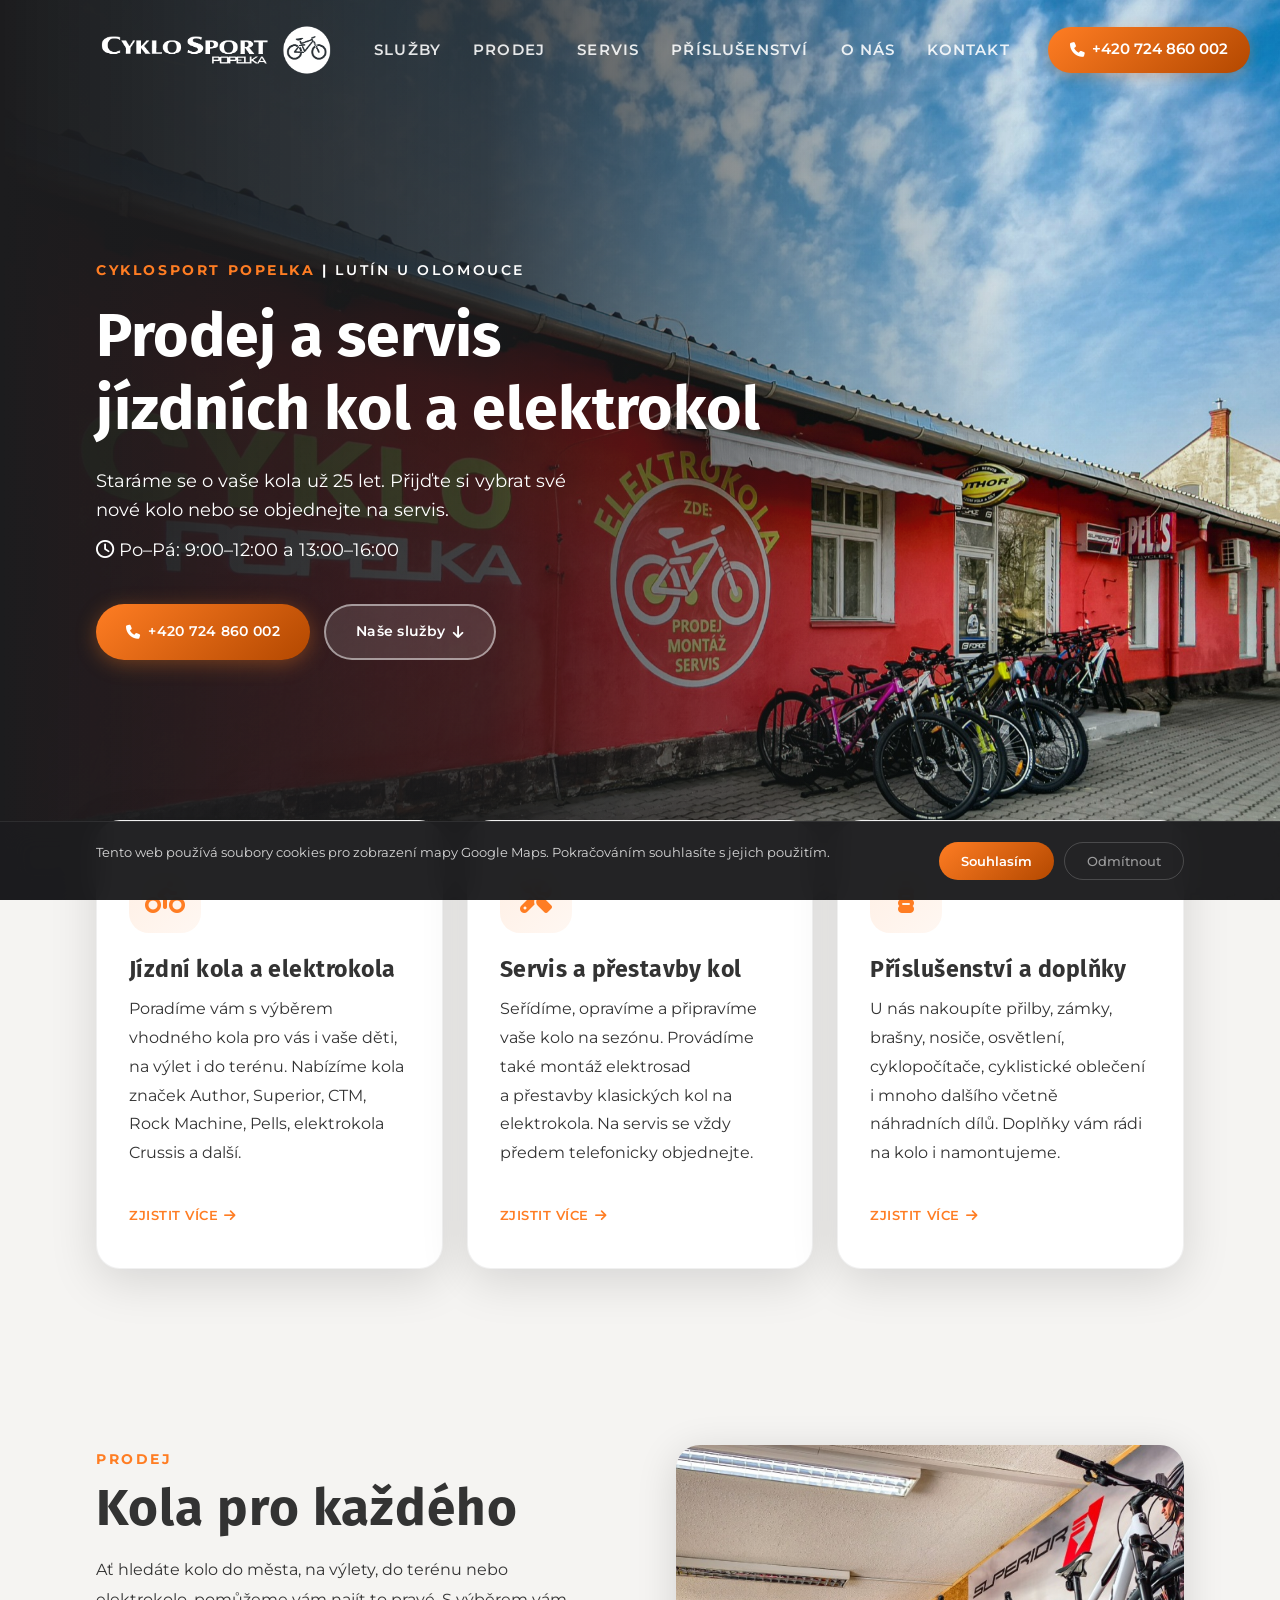
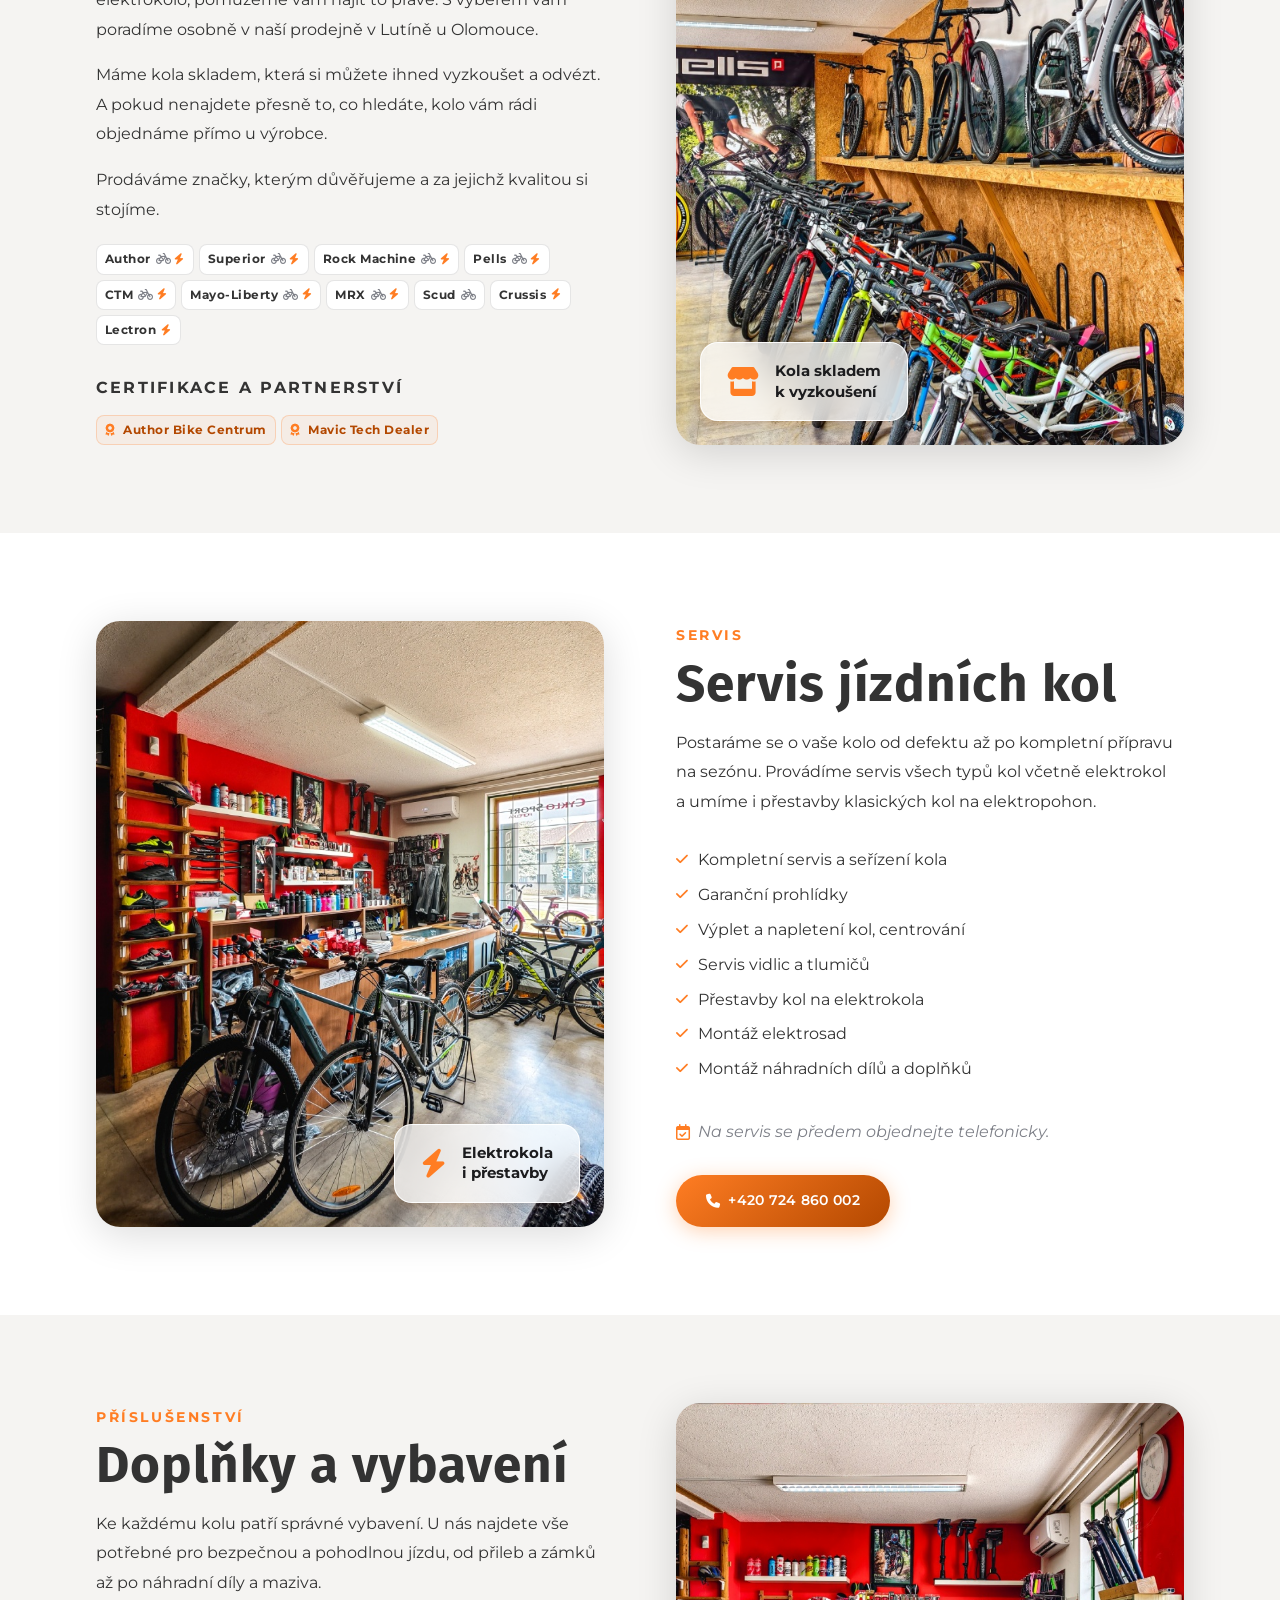
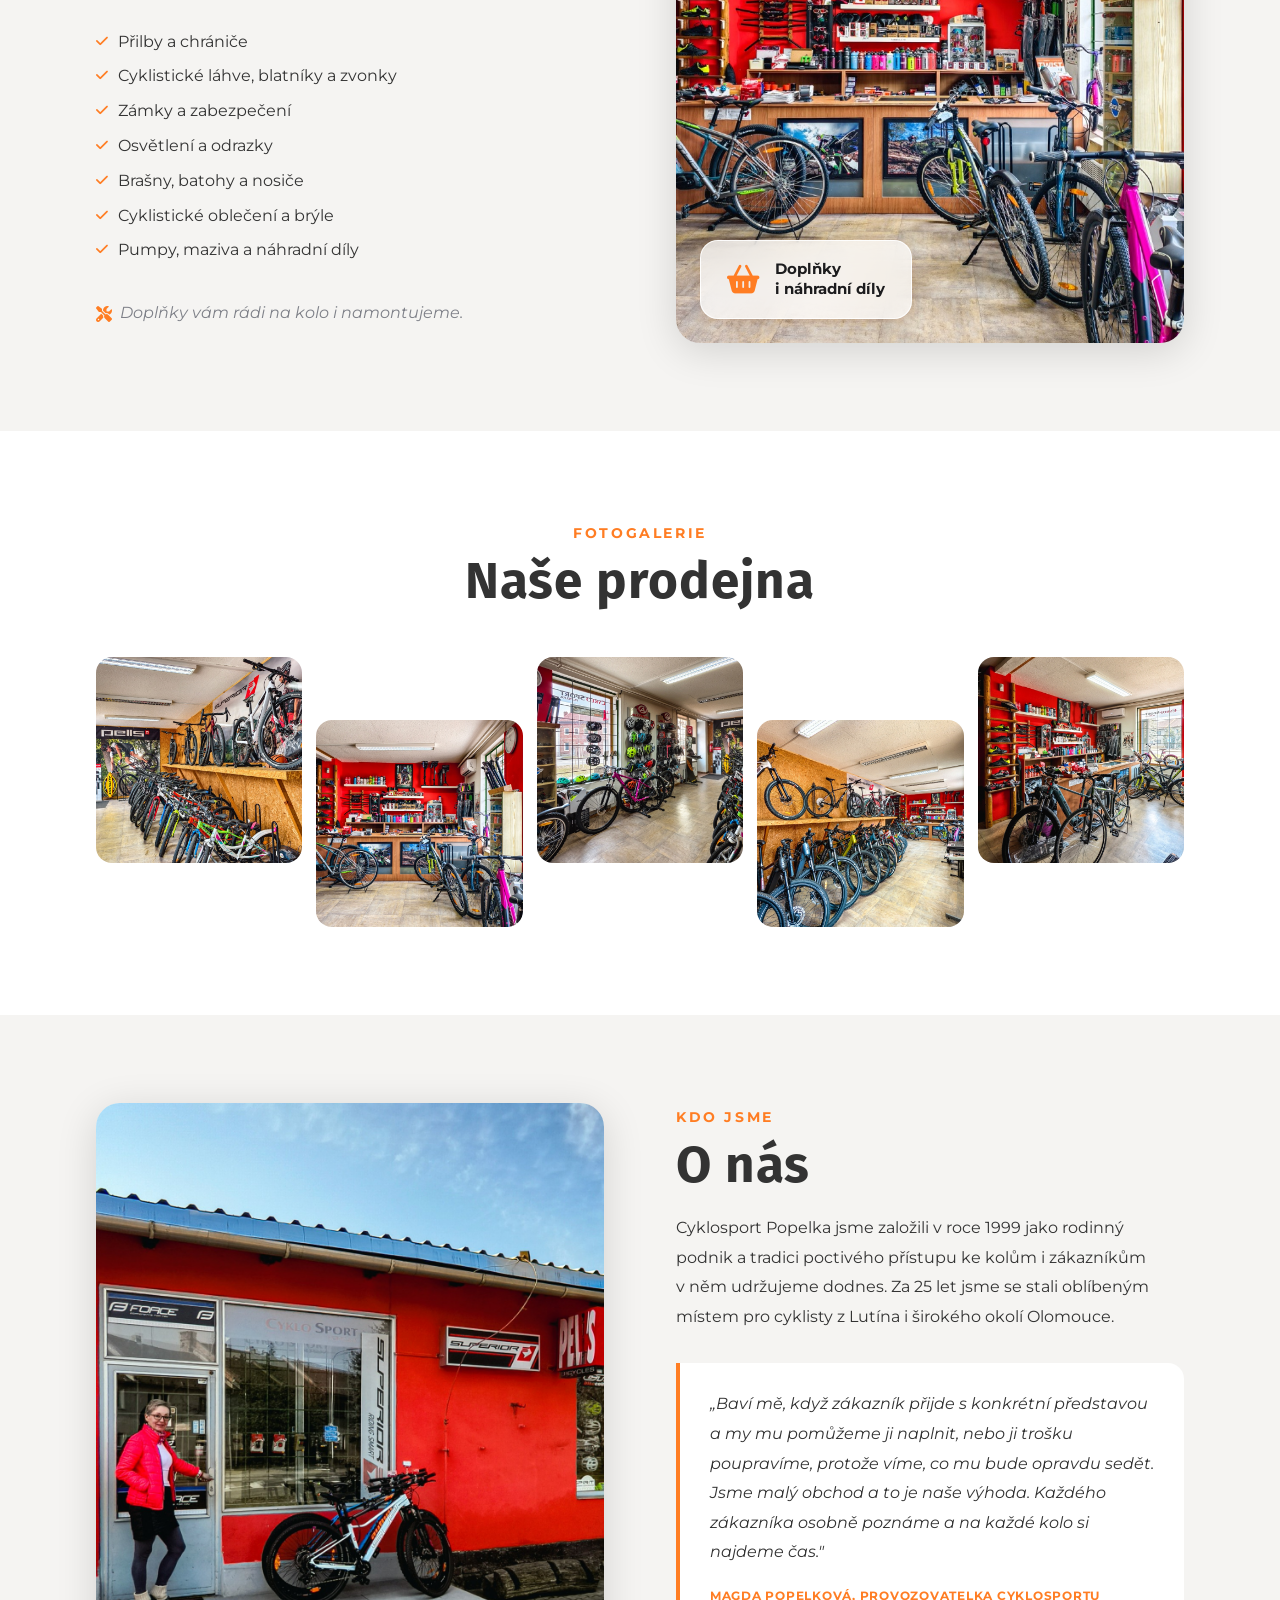
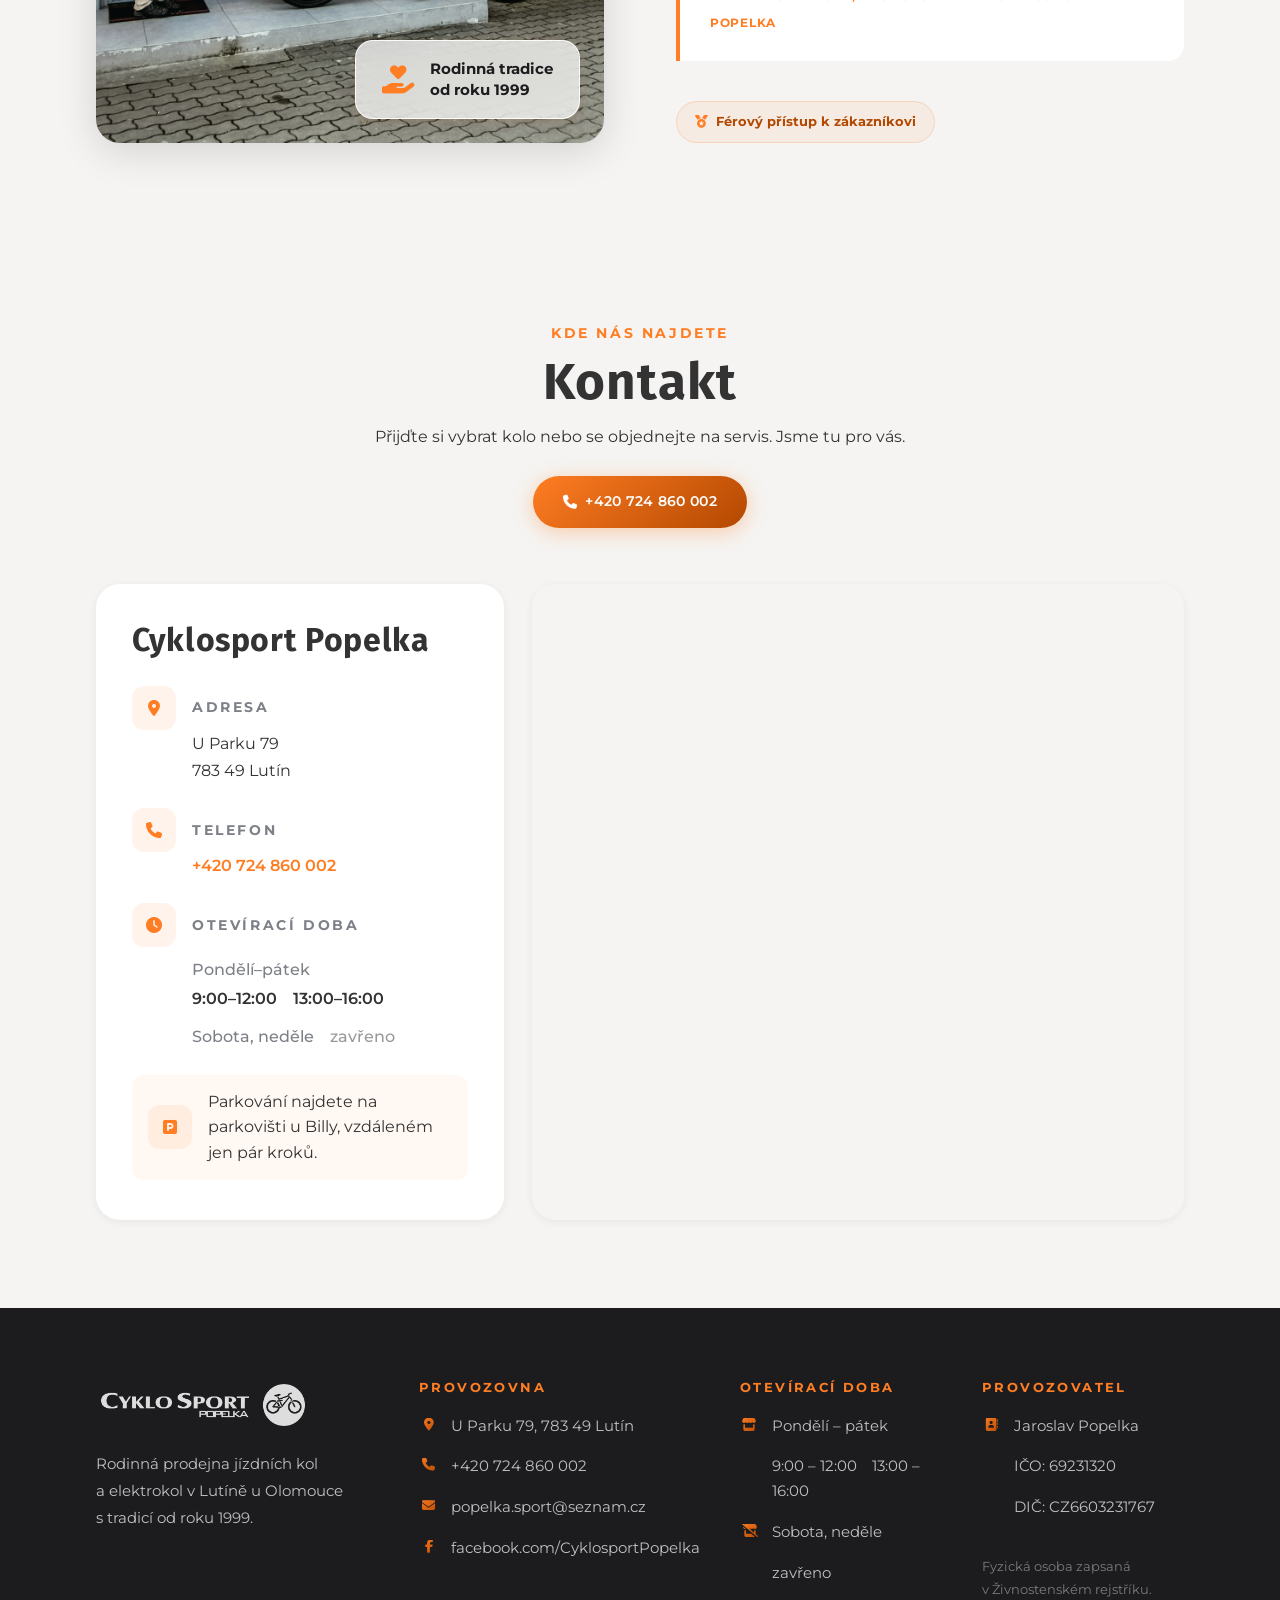
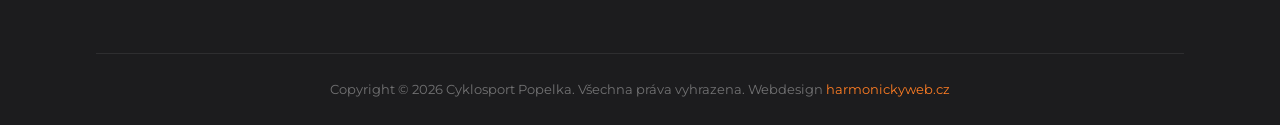
==== commit 4c8d0574: "Verze 8 odkazy" ====
--- a/index.html
+++ b/index.html
@@ -280,33 +280,33 @@
 
                         <div class="prodej-brands" data-animate>
                             <div class="brands-row">
-                                <span class="brand-tag">Author<span class="brand-icons"><i
+                                <a class="brand-tag" href="https://cz.author.eu/" target="_blank" rel="noopener noreferrer">Author<span class="brand-icons"><i
                                             class="fa-solid fa-bicycle"></i><i
-                                            class="fa-solid fa-bolt"></i></span></span>
-                                <span class="brand-tag">Superior<span class="brand-icons"><i
+                                            class="fa-solid fa-bolt"></i></span></a>
+                                <a class="brand-tag" href="https://superiorbikes.com/cz-cs" target="_blank" rel="noopener noreferrer">Superior<span class="brand-icons"><i
                                             class="fa-solid fa-bicycle"></i><i
-                                            class="fa-solid fa-bolt"></i></span></span>
+                                            class="fa-solid fa-bolt"></i></span></a>
                                 <span class="brand-tag">Rock Machine<span class="brand-icons"><i
                                             class="fa-solid fa-bicycle"></i><i
                                             class="fa-solid fa-bolt"></i></span></span>
-                                <span class="brand-tag">Pells<span class="brand-icons"><i
+                                <a class="brand-tag" href="https://www.pells.eu/" target="_blank" rel="noopener noreferrer">Pells<span class="brand-icons"><i
                                             class="fa-solid fa-bicycle"></i><i
-                                            class="fa-solid fa-bolt"></i></span></span>
-                                <span class="brand-tag">CTM<span class="brand-icons"><i
+                                            class="fa-solid fa-bolt"></i></span></a>
+                                <a class="brand-tag" href="https://www.ctm.sk/cz" target="_blank" rel="noopener noreferrer">CTM<span class="brand-icons"><i
                                             class="fa-solid fa-bicycle"></i><i
-                                            class="fa-solid fa-bolt"></i></span></span>
+                                            class="fa-solid fa-bolt"></i></span></a>
                                 <span class="brand-tag">Mayo-Liberty<span class="brand-icons"><i
                                             class="fa-solid fa-bicycle"></i><i
                                             class="fa-solid fa-bolt"></i></span></span>
-                                <span class="brand-tag">MRX<span class="brand-icons"><i
+                                <a class="brand-tag" href="https://www.profilshop.cz/" target="_blank" rel="noopener noreferrer">MRX<span class="brand-icons"><i
                                             class="fa-solid fa-bicycle"></i><i
-                                            class="fa-solid fa-bolt"></i></span></span>
-                                <span class="brand-tag">Scud<span class="brand-icons"><i
-                                            class="fa-solid fa-bicycle"></i></span></span>
-                                <span class="brand-tag">Crussis<span class="brand-icons"><i
-                                            class="fa-solid fa-bolt"></i></span></span>
-                                <span class="brand-tag">Lectron<span class="brand-icons"><i
-                                            class="fa-solid fa-bolt"></i></span></span>
+                                            class="fa-solid fa-bolt"></i></span></a>
+                                <a class="brand-tag" href="https://www.profilshop.cz/" target="_blank" rel="noopener noreferrer">Scud<span class="brand-icons"><i
+                                            class="fa-solid fa-bicycle"></i></span></a>
+                                <a class="brand-tag" href="https://www.crussis.cz/" target="_blank" rel="noopener noreferrer">Crussis<span class="brand-icons"><i
+                                            class="fa-solid fa-bolt"></i></span></a>
+                                <a class="brand-tag" href="https://www.lectronbikes.eu/" target="_blank" rel="noopener noreferrer">Lectron<span class="brand-icons"><i
+                                            class="fa-solid fa-bolt"></i></span></a>
                             </div>
 
                             <p class="brands-label">Certifikace a&nbsp;partnerství</p>
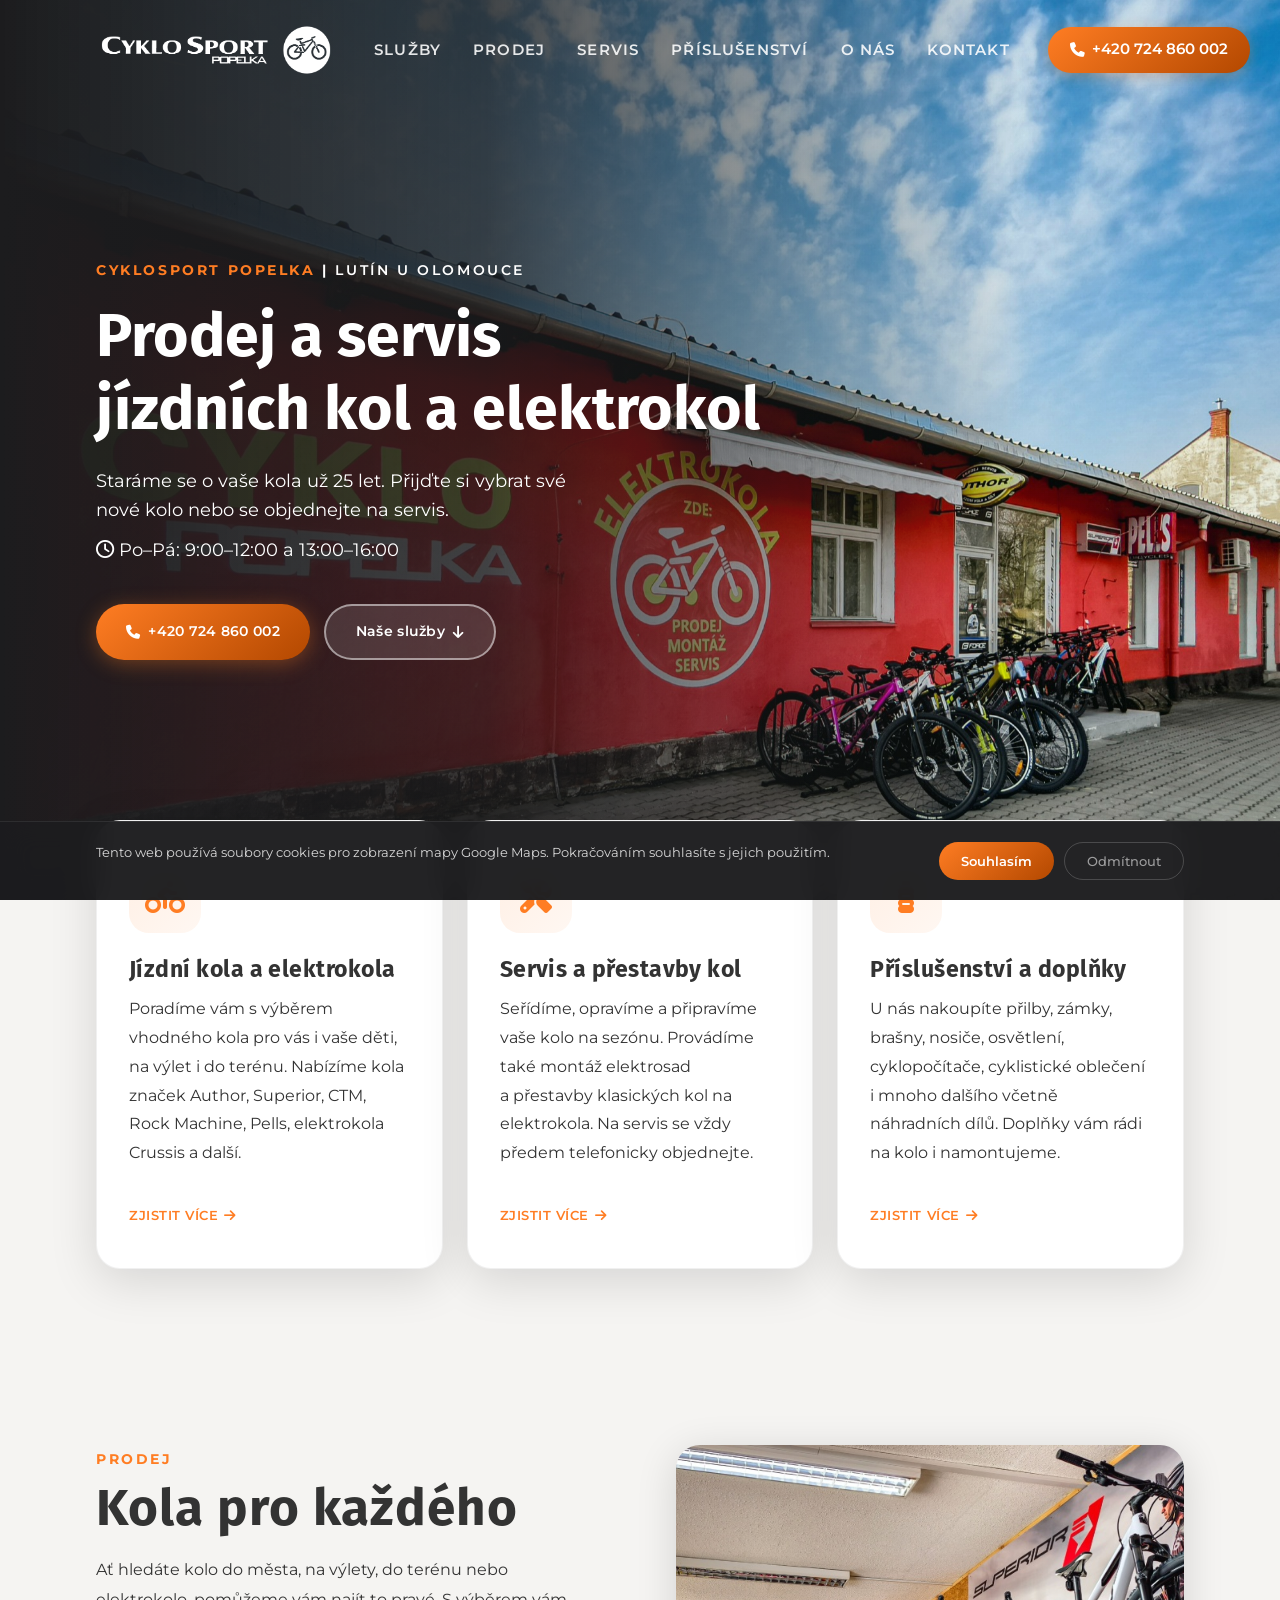
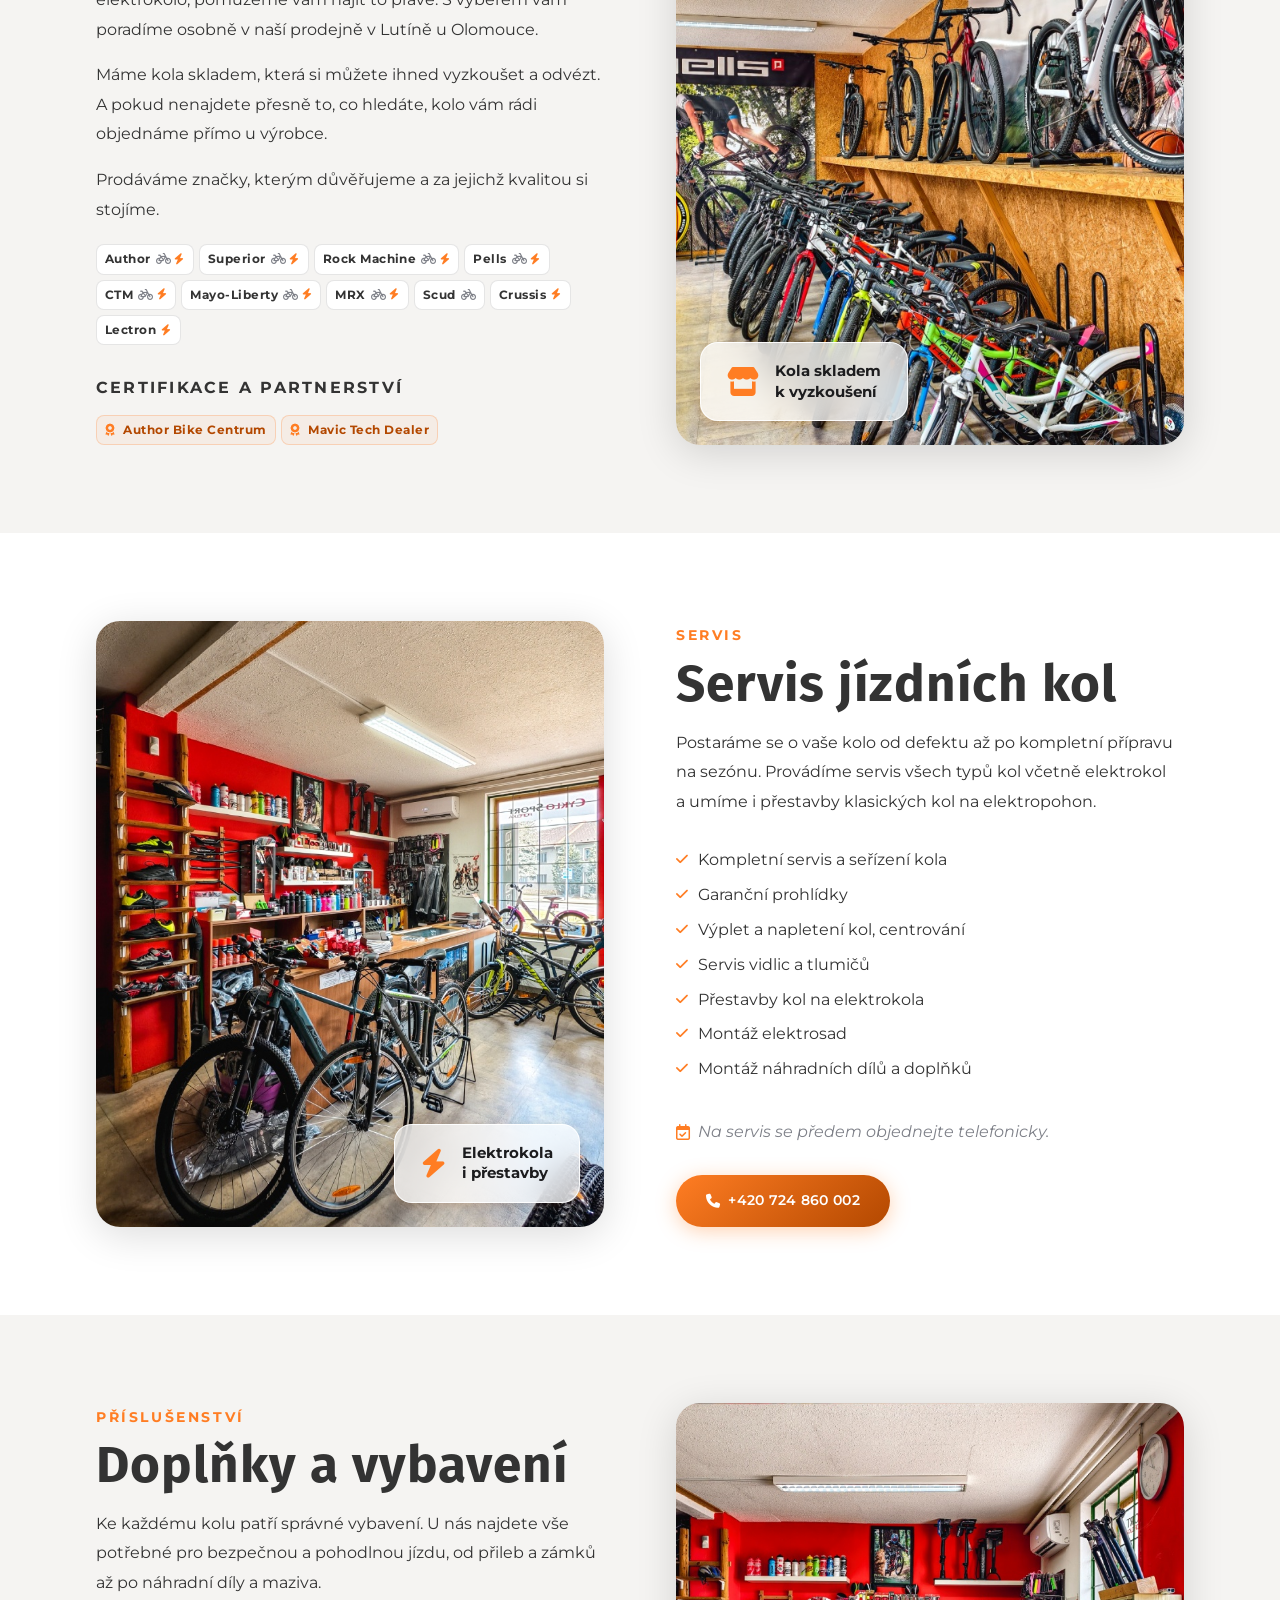
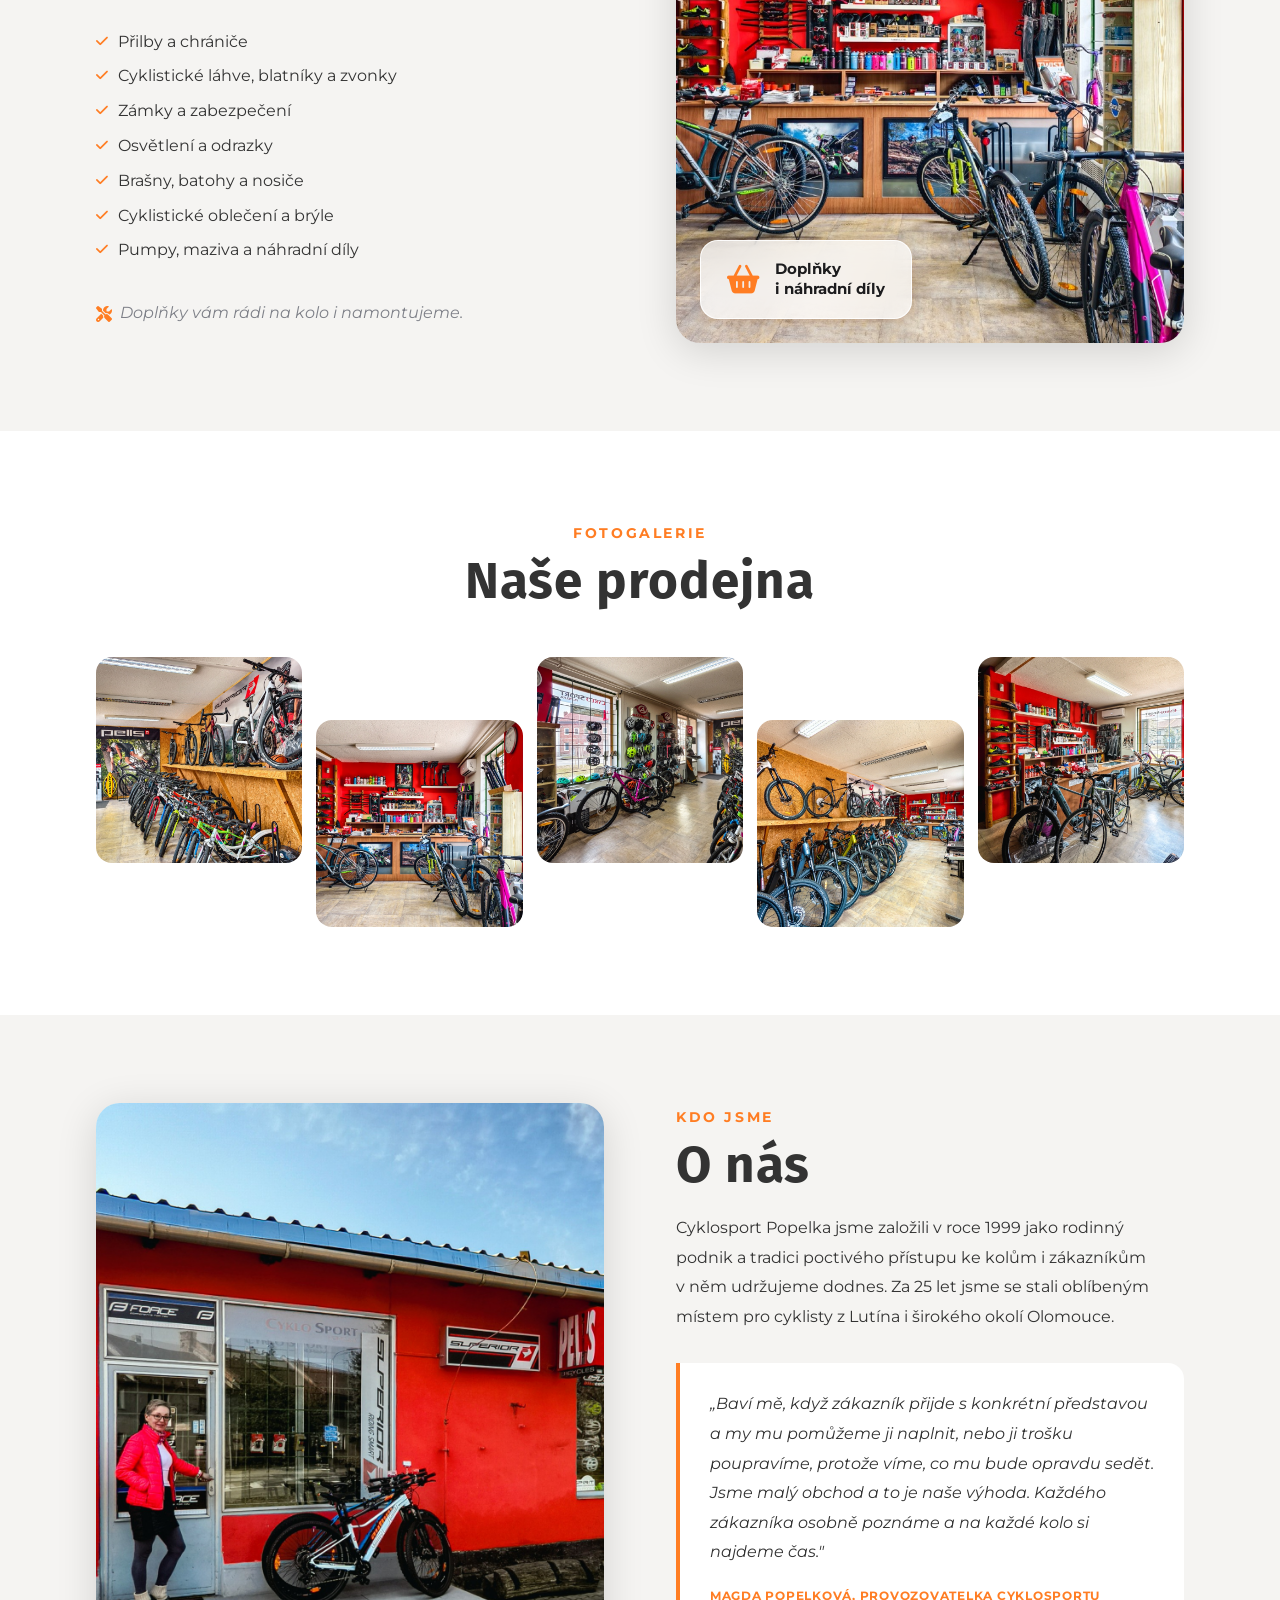
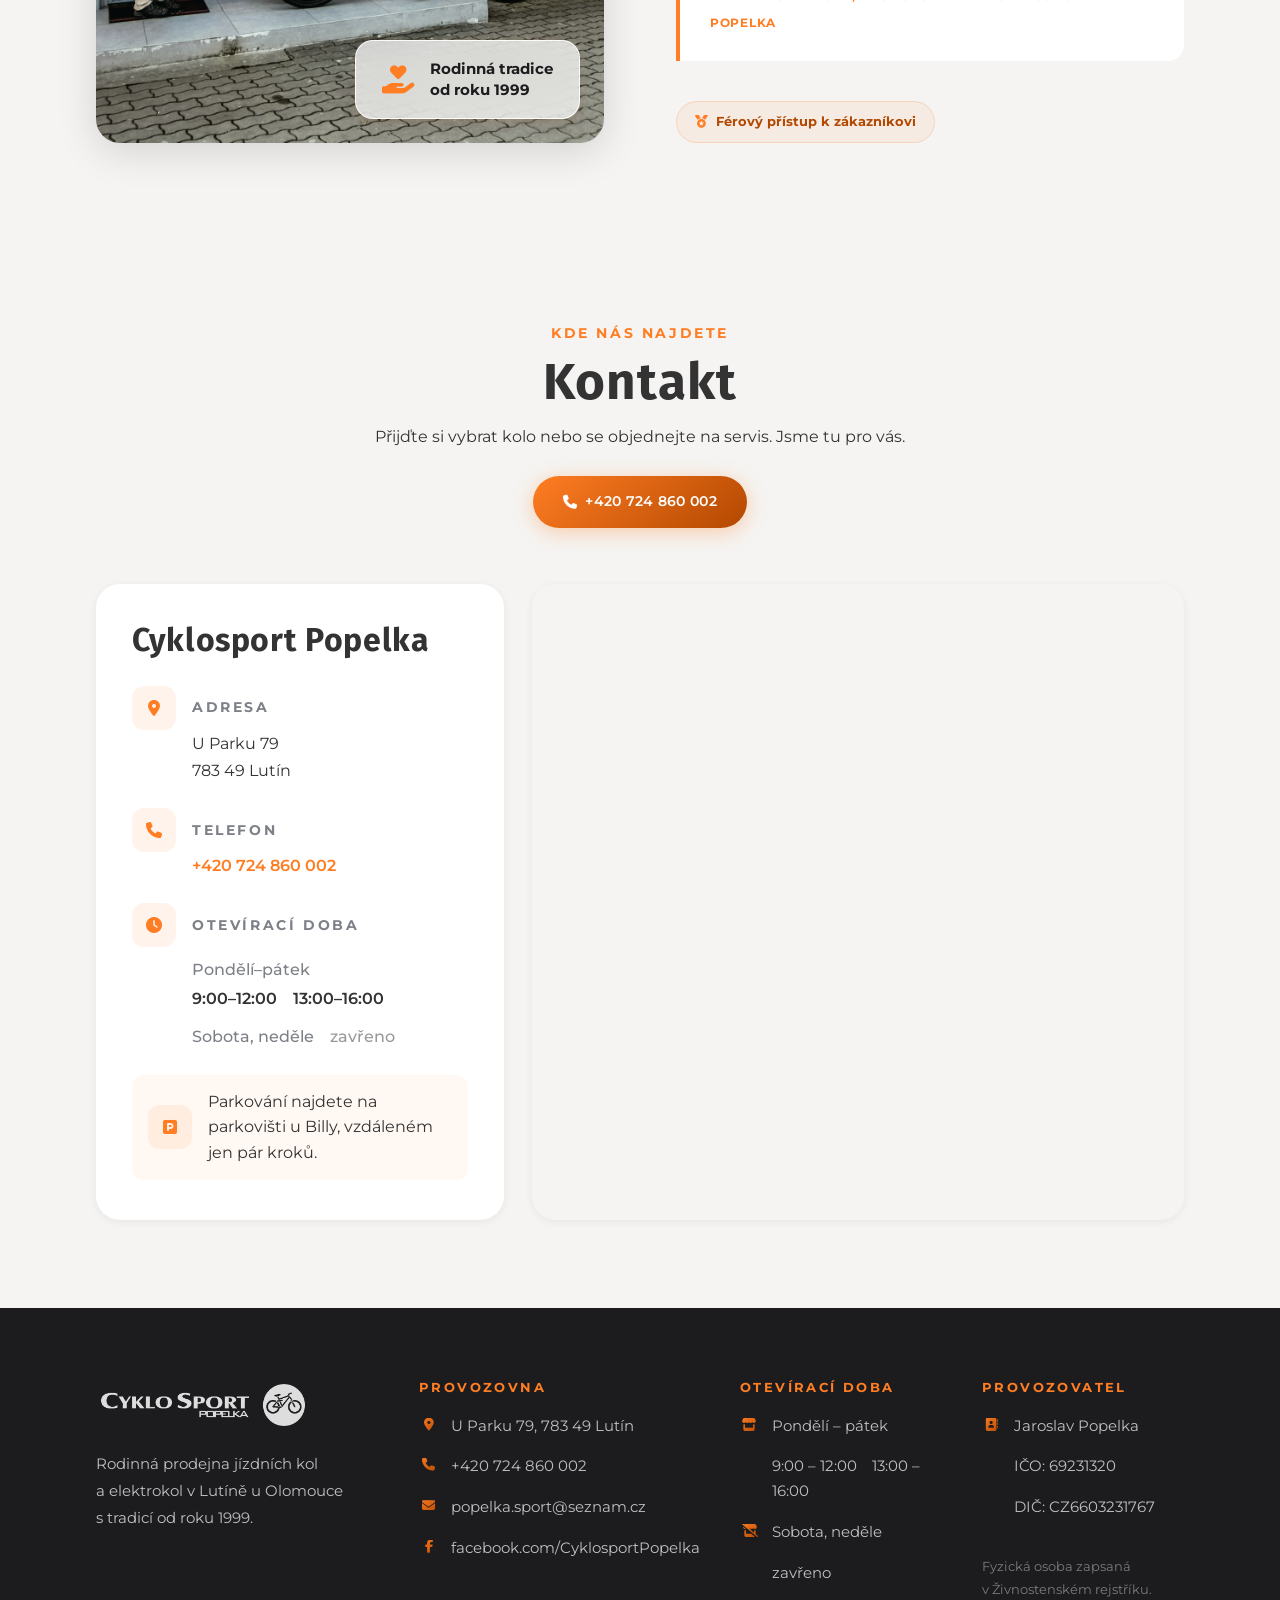
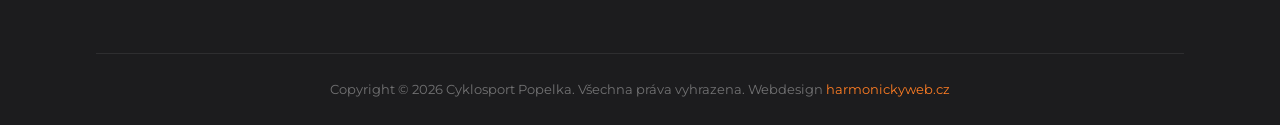
==== commit 86eb8d67: "Verze 8-1 odkazy" ====
--- a/index.html
+++ b/index.html
@@ -286,18 +286,18 @@
                                 <a class="brand-tag" href="https://superiorbikes.com/cz-cs" target="_blank" rel="noopener noreferrer">Superior<span class="brand-icons"><i
                                             class="fa-solid fa-bicycle"></i><i
                                             class="fa-solid fa-bolt"></i></span></a>
-                                <span class="brand-tag">Rock Machine<span class="brand-icons"><i
+                                <a class="brand-tag" href="https://rockmachinebikes.com/cz-cs" target="_blank" rel="noopener noreferrer">Rock Machine<span class="brand-icons"><i
                                             class="fa-solid fa-bicycle"></i><i
-                                            class="fa-solid fa-bolt"></i></span></span>
+                                            class="fa-solid fa-bolt"></i></span></a>
                                 <a class="brand-tag" href="https://www.pells.eu/" target="_blank" rel="noopener noreferrer">Pells<span class="brand-icons"><i
                                             class="fa-solid fa-bicycle"></i><i
                                             class="fa-solid fa-bolt"></i></span></a>
                                 <a class="brand-tag" href="https://www.ctm.sk/cz" target="_blank" rel="noopener noreferrer">CTM<span class="brand-icons"><i
                                             class="fa-solid fa-bicycle"></i><i
                                             class="fa-solid fa-bolt"></i></span></a>
-                                <span class="brand-tag">Mayo-Liberty<span class="brand-icons"><i
+                                <a class="brand-tag" href="https://www.kola-mayo.cz/" target="_blank" rel="noopener noreferrer">Mayo-Liberty<span class="brand-icons"><i
                                             class="fa-solid fa-bicycle"></i><i
-                                            class="fa-solid fa-bolt"></i></span></span>
+                                            class="fa-solid fa-bolt"></i></span></a>
                                 <a class="brand-tag" href="https://www.profilshop.cz/" target="_blank" rel="noopener noreferrer">MRX<span class="brand-icons"><i
                                             class="fa-solid fa-bicycle"></i><i
                                             class="fa-solid fa-bolt"></i></span></a>
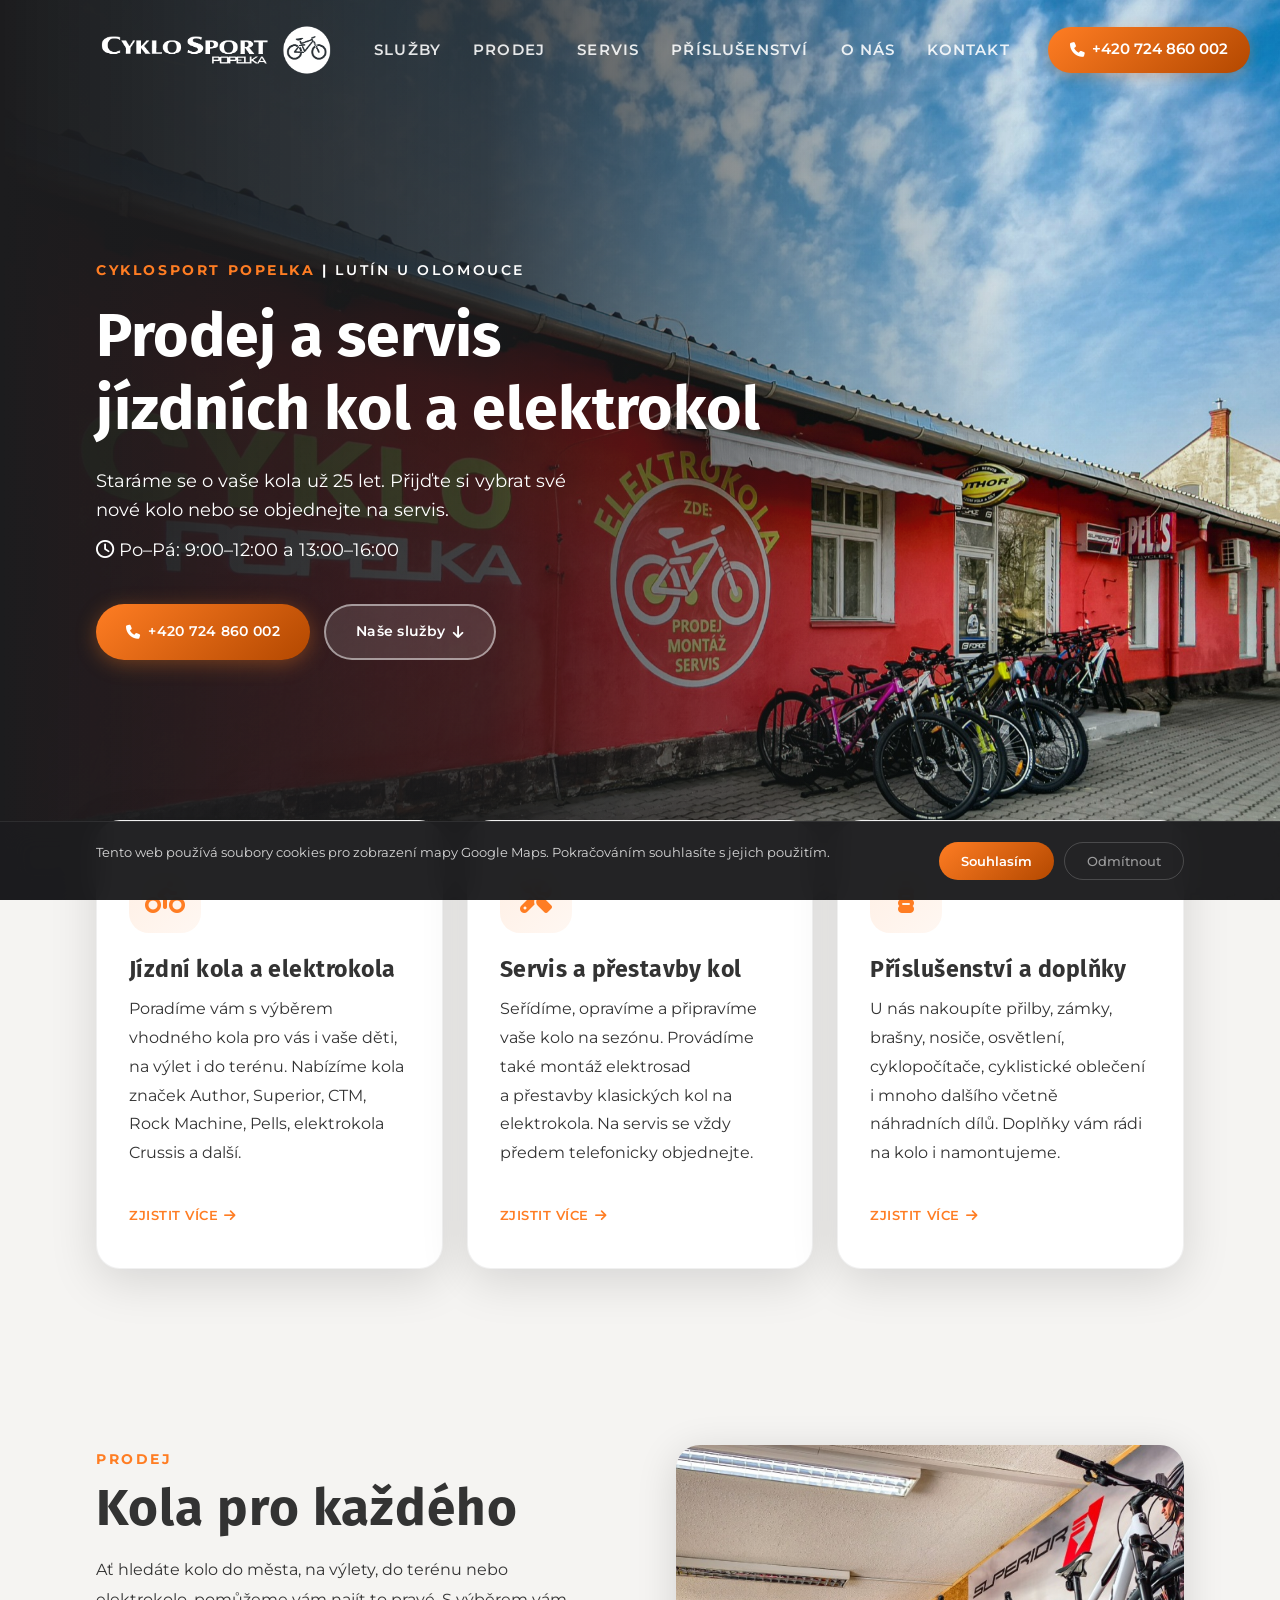
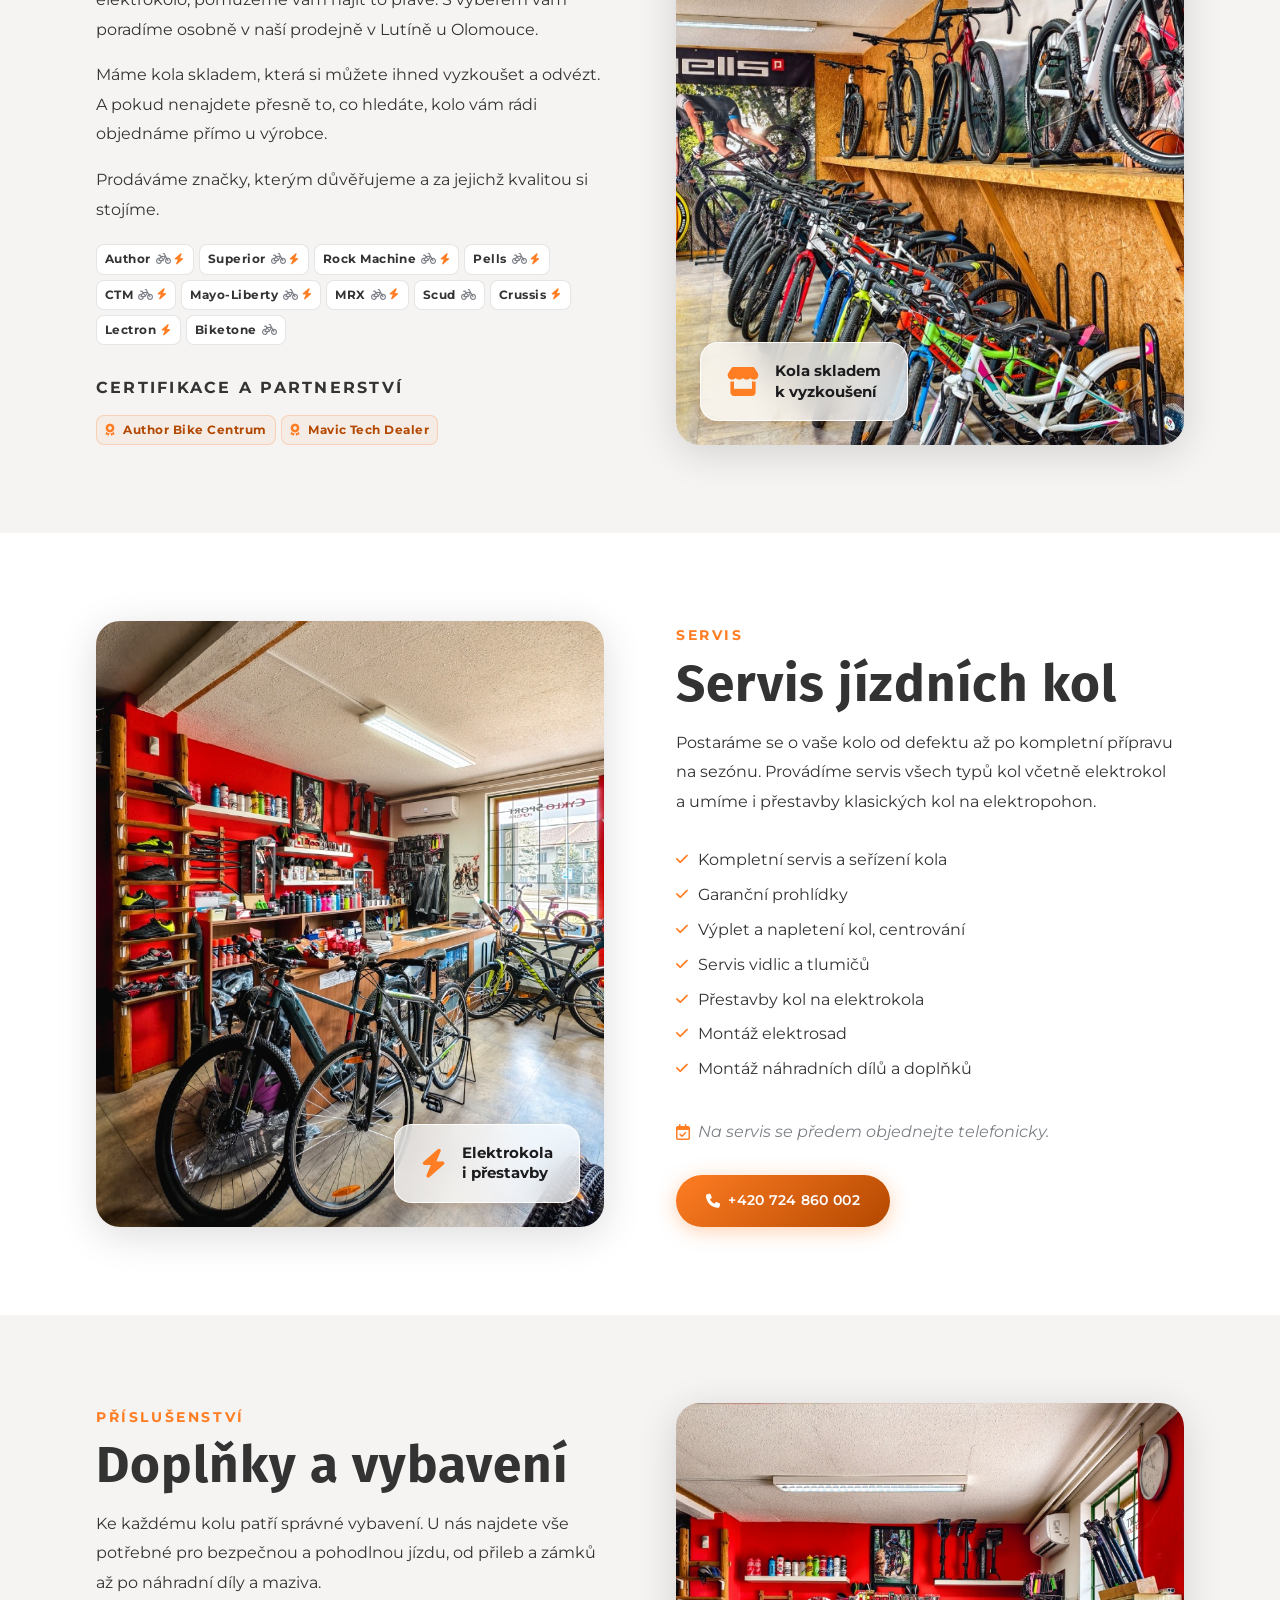
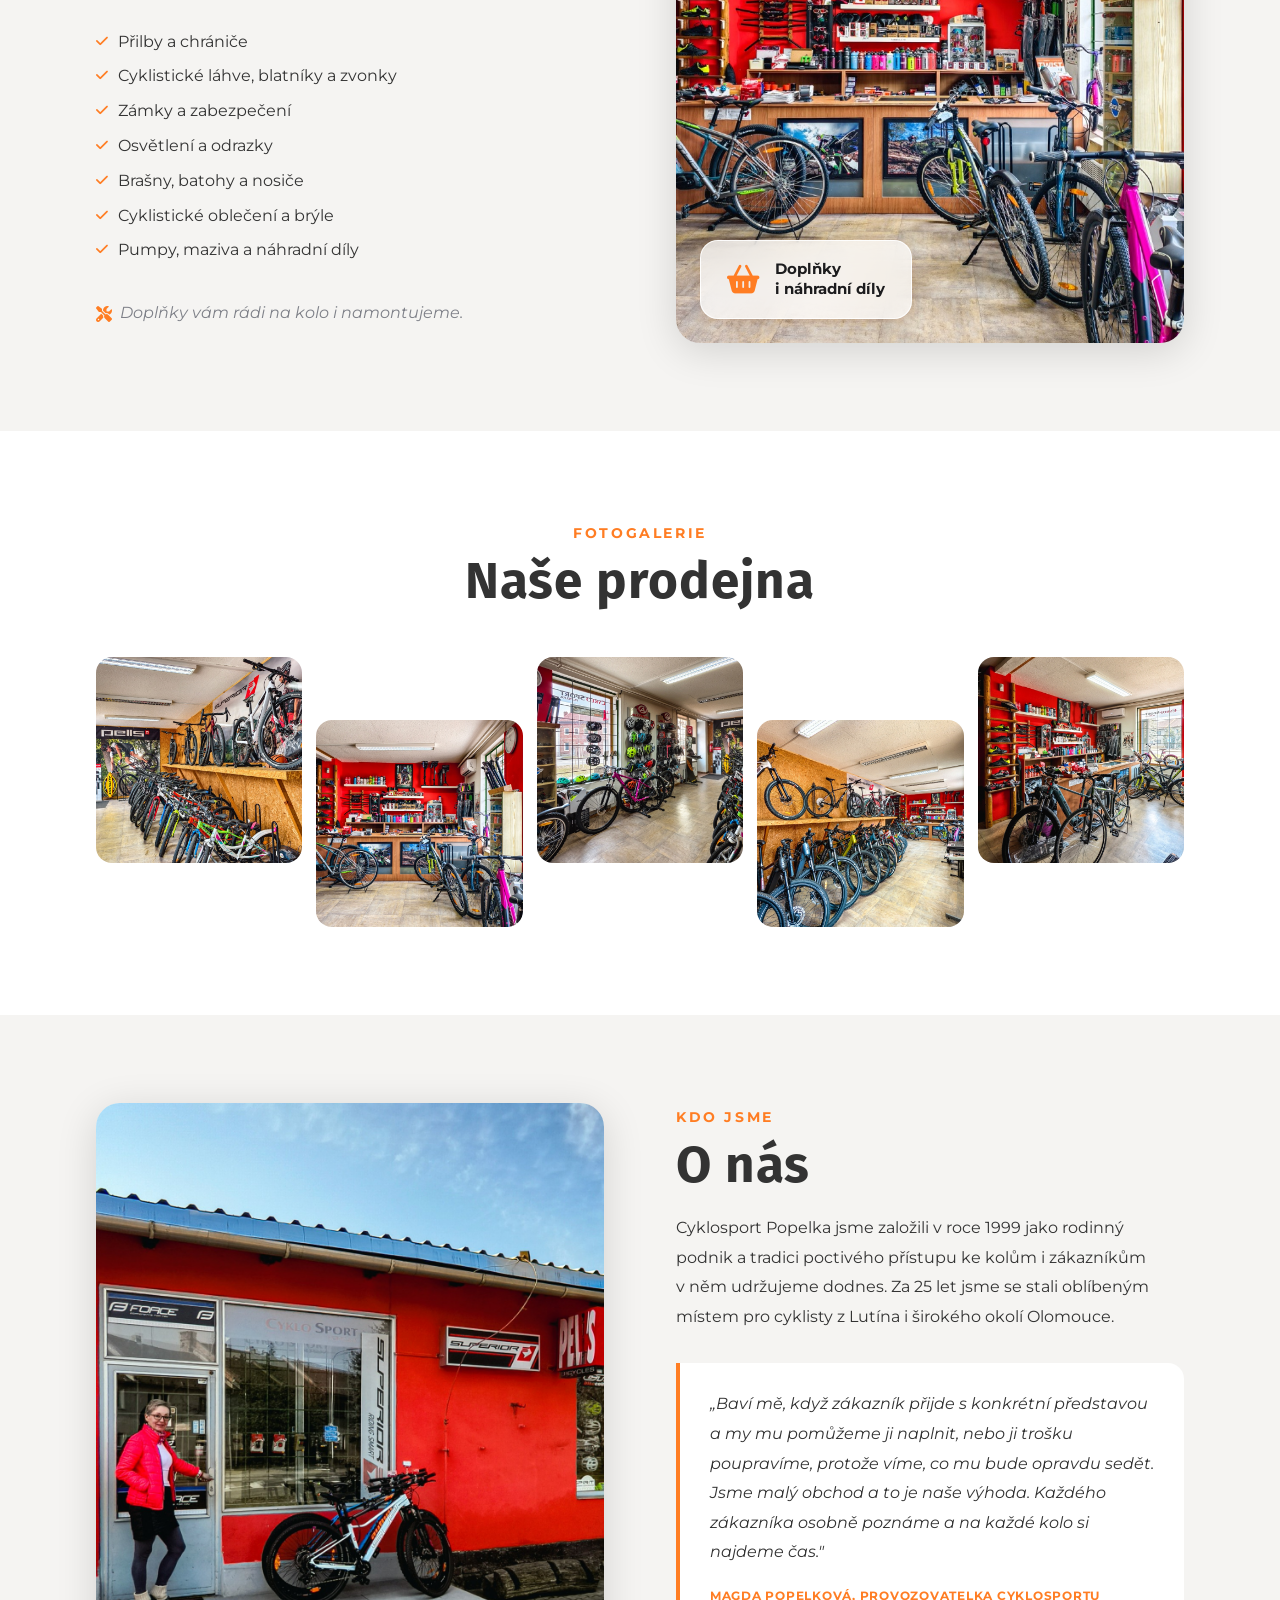
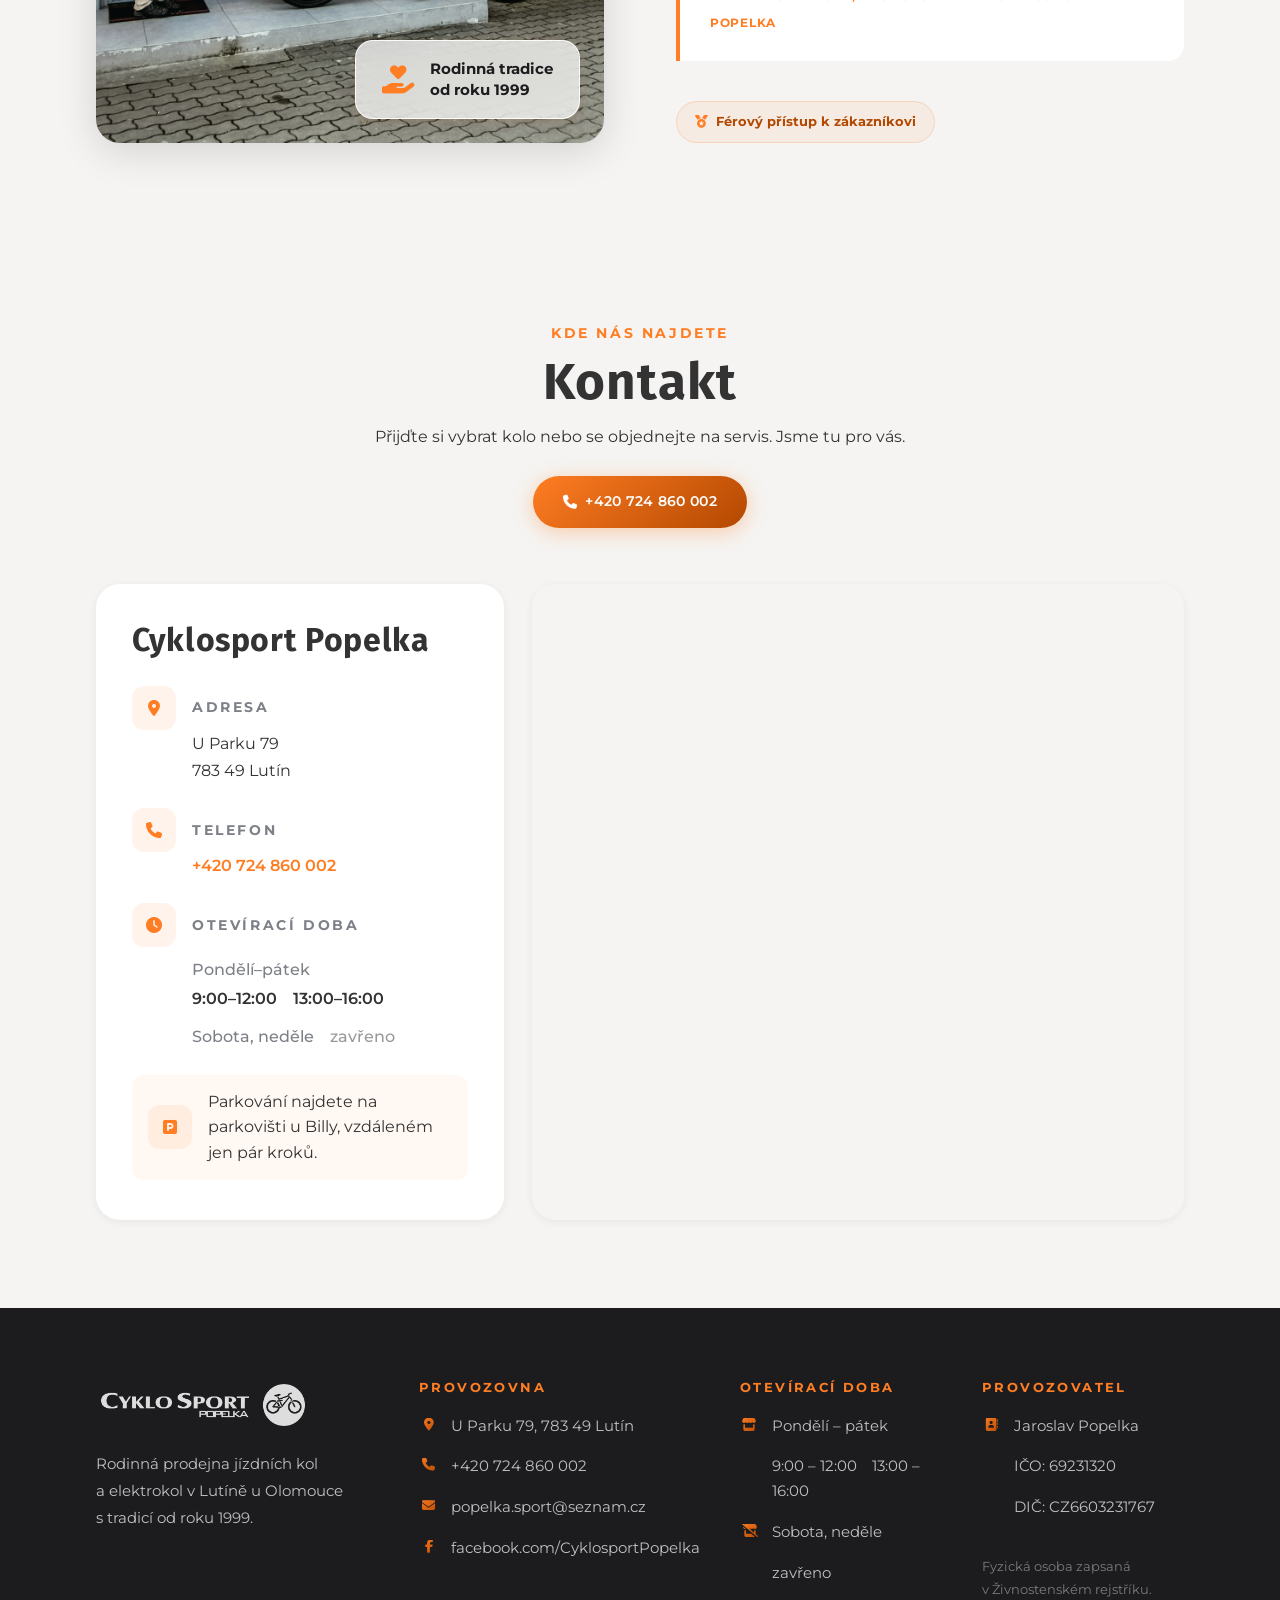
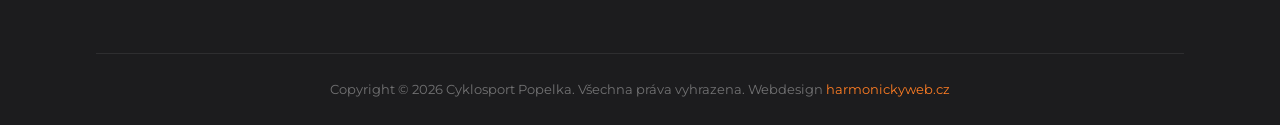
==== commit 65993a36: "Verze 8-2 odkazy" ====
--- a/index.html
+++ b/index.html
@@ -307,6 +307,8 @@
                                             class="fa-solid fa-bolt"></i></span></a>
                                 <a class="brand-tag" href="https://www.lectronbikes.eu/" target="_blank" rel="noopener noreferrer">Lectron<span class="brand-icons"><i
                                             class="fa-solid fa-bolt"></i></span></a>
+                                <a class="brand-tag" href="https://www.biketone.cz/" target="_blank" rel="noopener noreferrer">Biketone<span class="brand-icons"><i
+                                            class="fa-solid fa-bicycle"></i></span></a>
                             </div>
 
                             <p class="brands-label">Certifikace a&nbsp;partnerství</p>
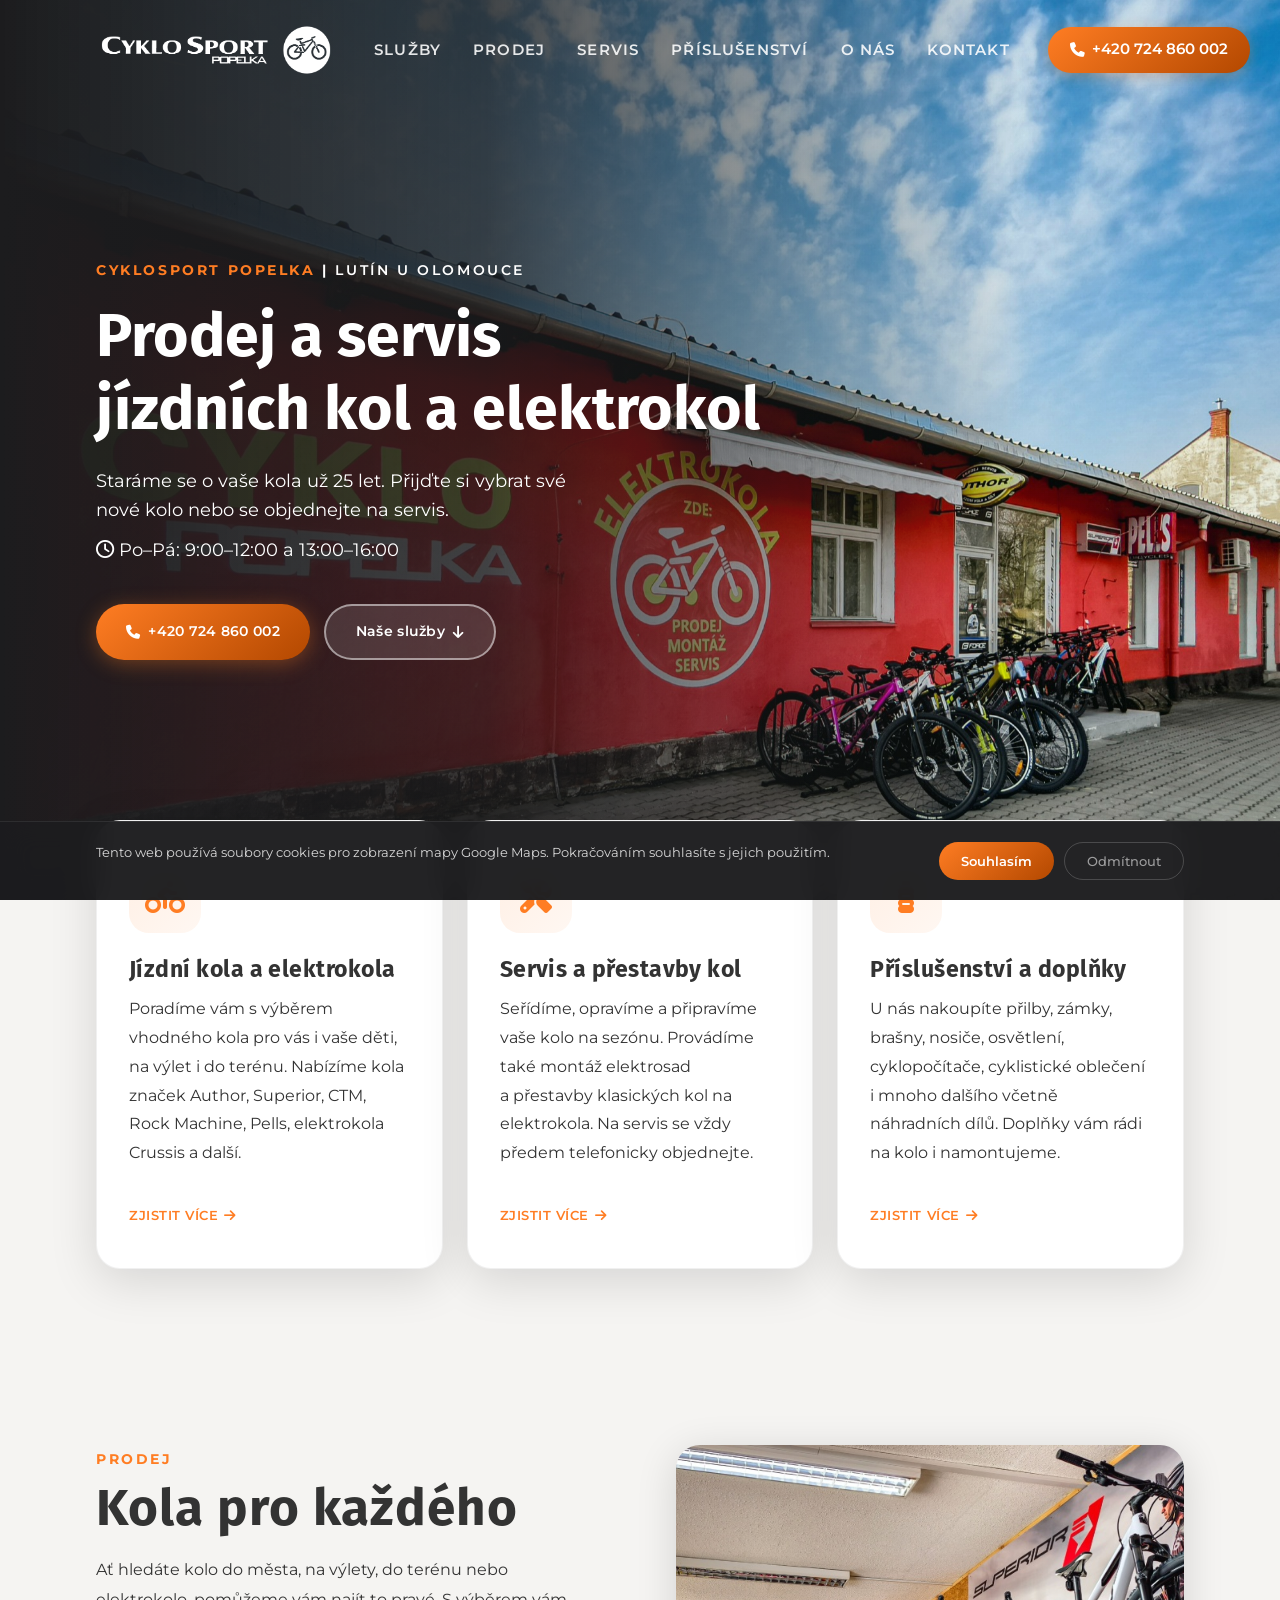
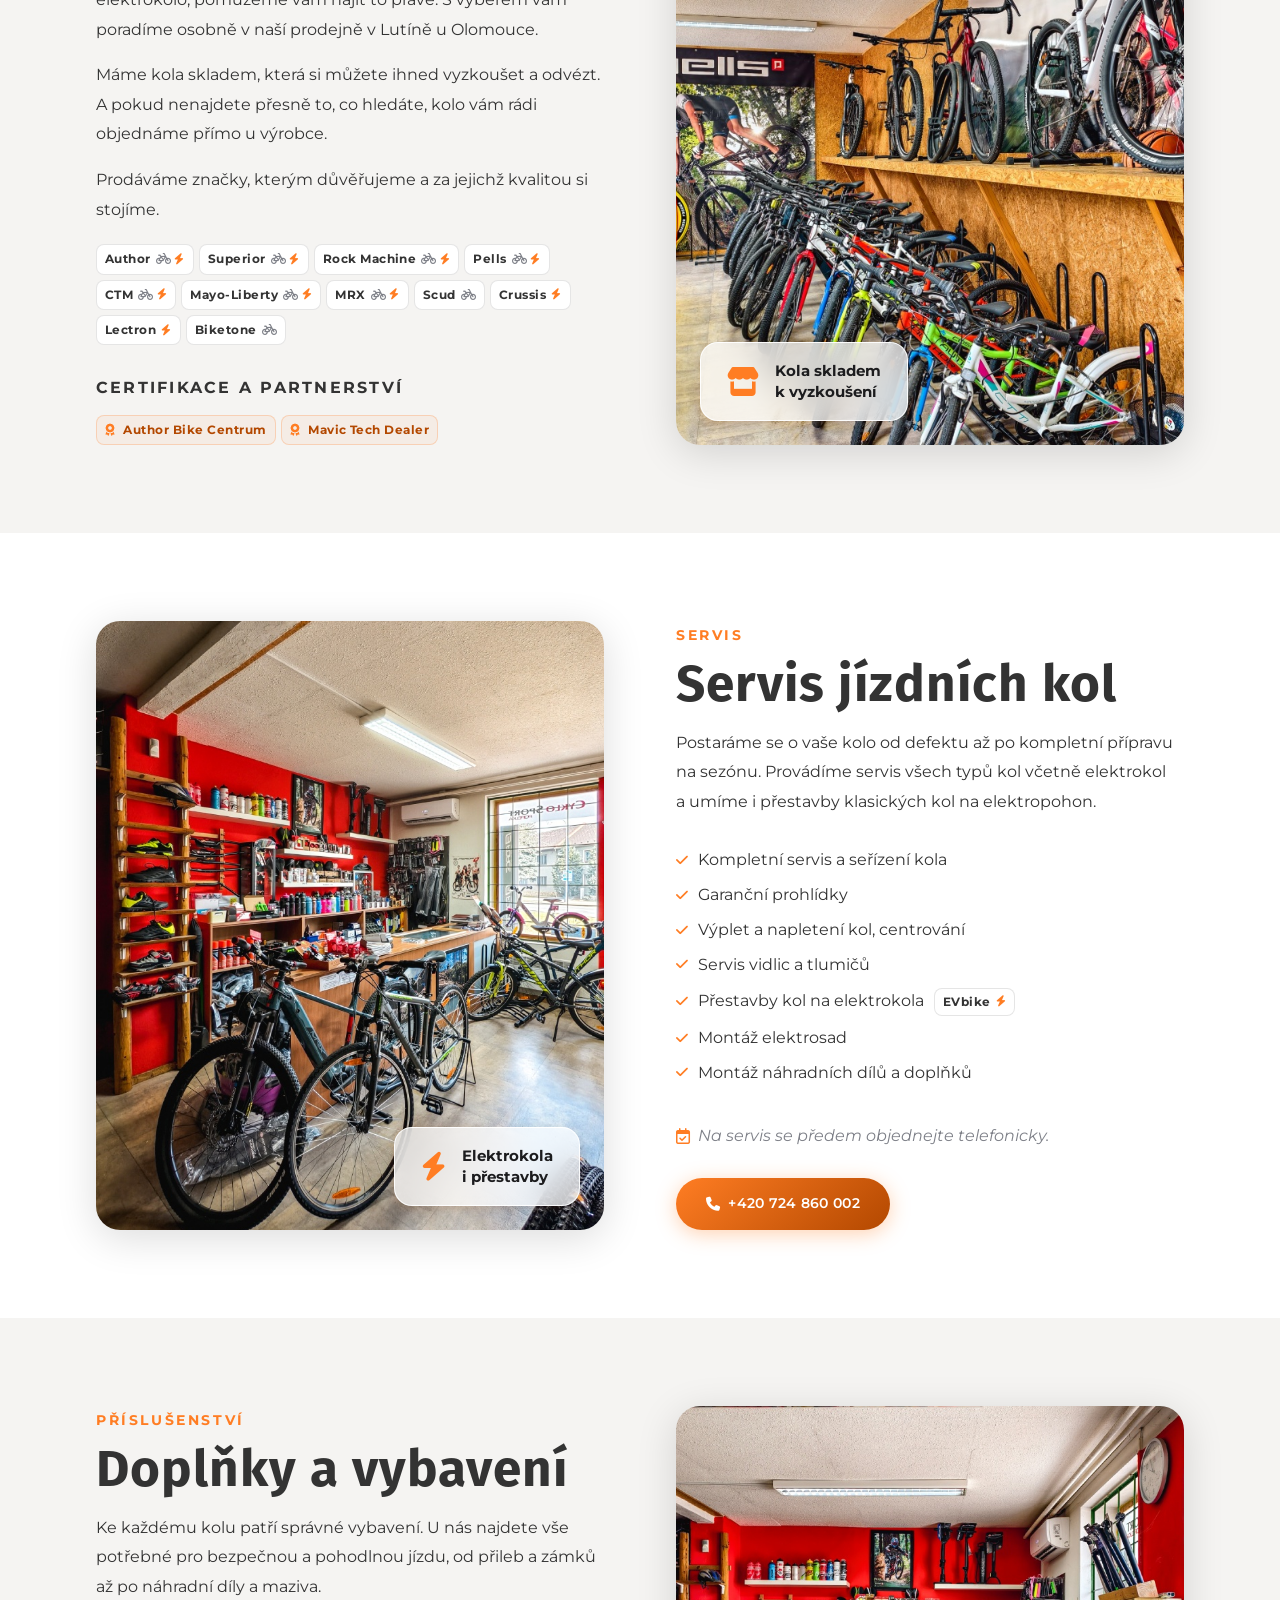
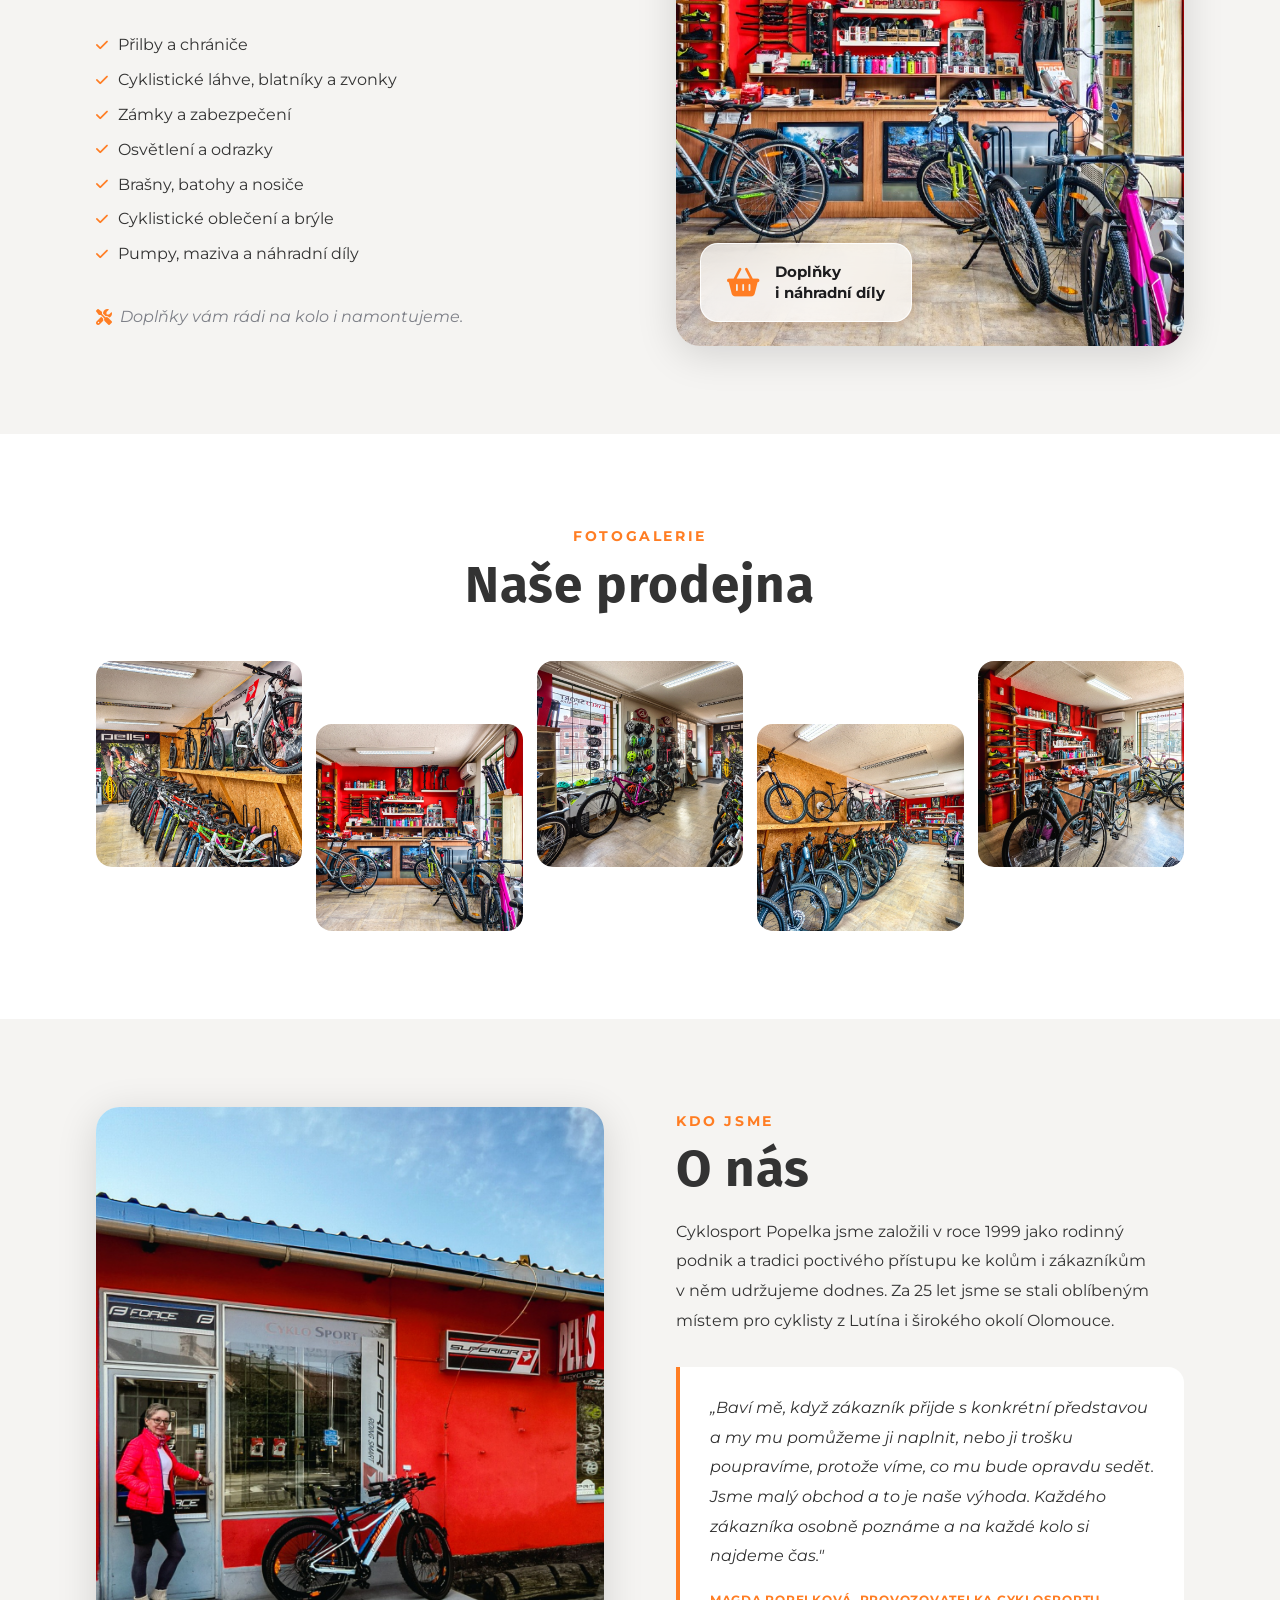
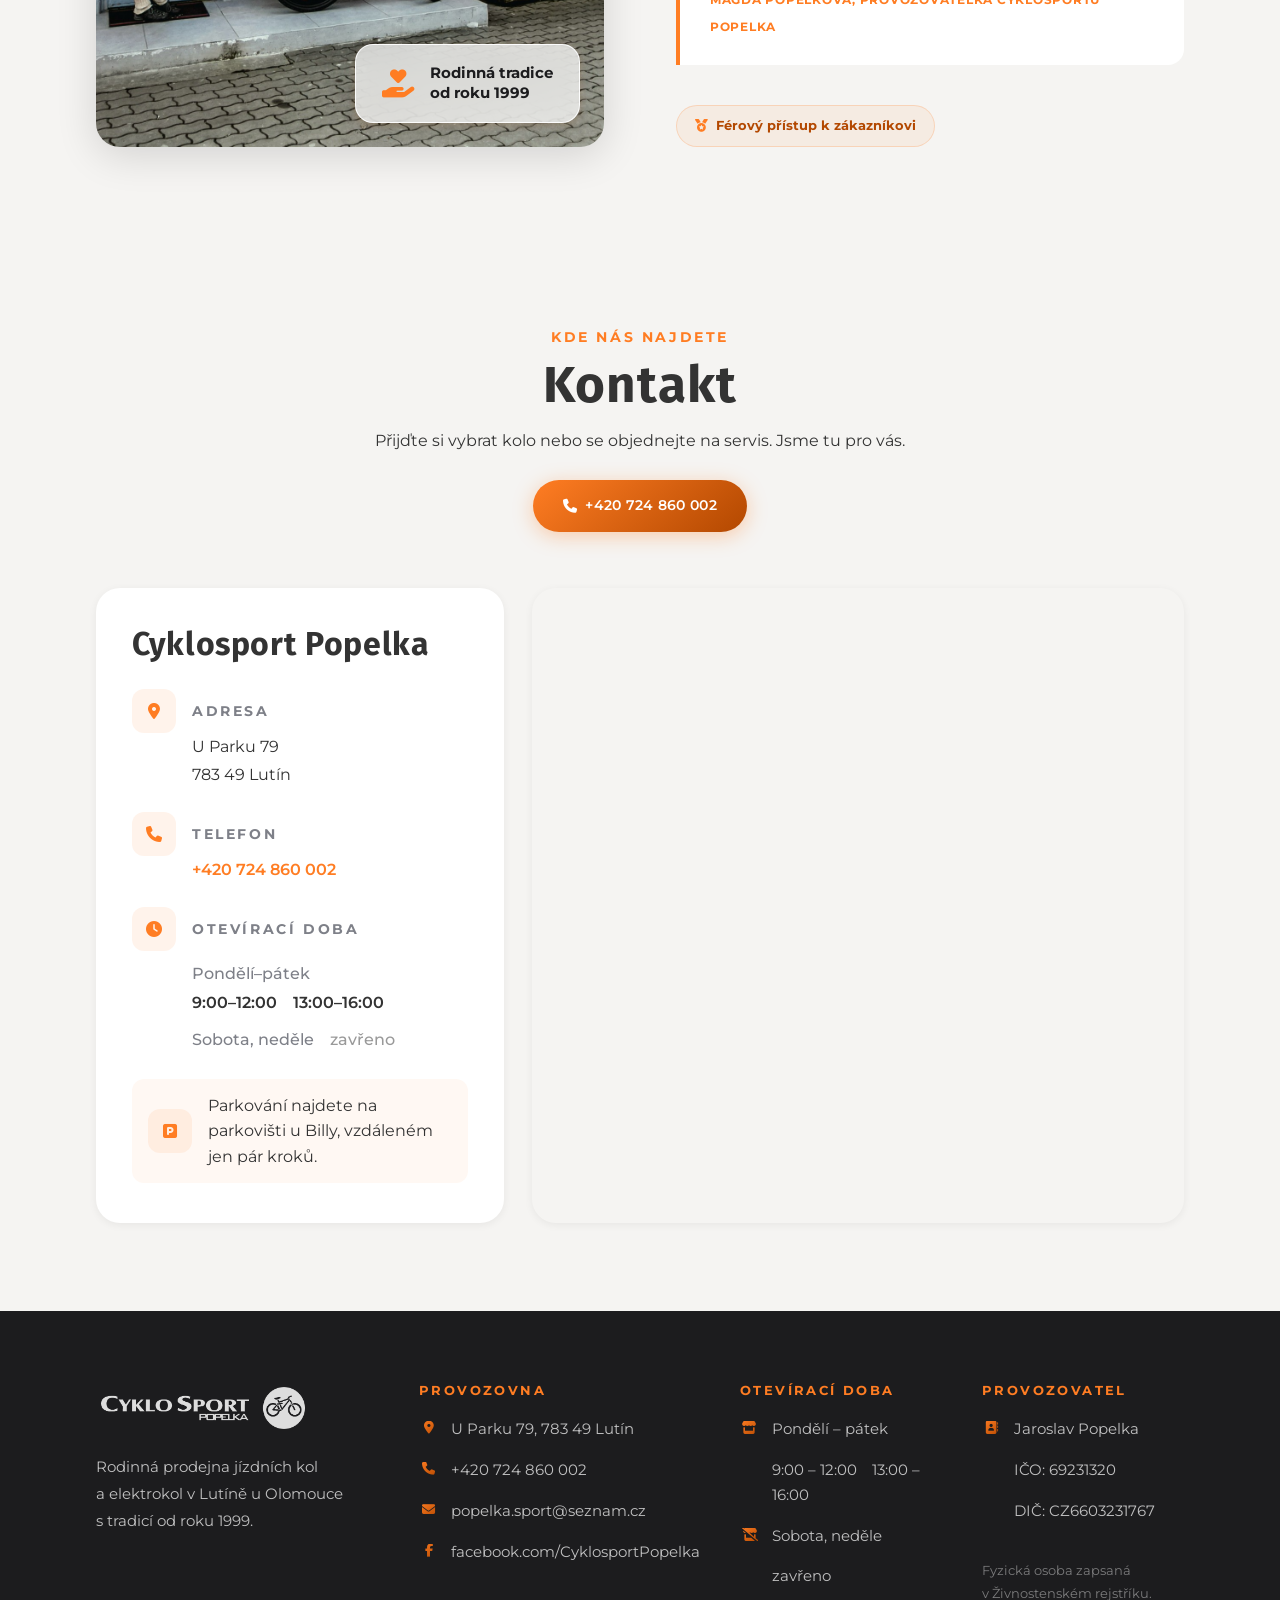
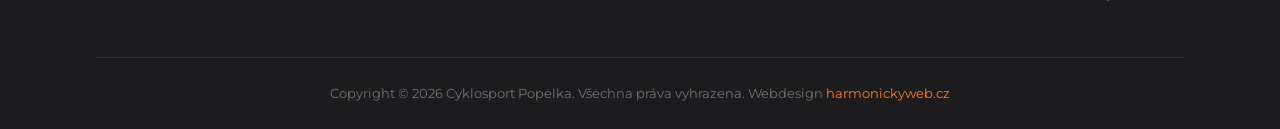
==== commit b322f370: "Verze 8-3 odkazy" ====
--- a/index.html
+++ b/index.html
@@ -378,6 +378,7 @@
                             <li class="servis-list-item">
                                 <i class="fa-solid fa-check" aria-hidden="true"></i>
                                 <span>Přestavby kol na elektrokola</span>
+                                <a class="brand-tag" href="https://www.evbike.cz/" target="_blank" rel="noopener noreferrer">EVbike<span class="brand-icons"><i class="fa-solid fa-bolt"></i></span></a>
                             </li>
                             <li class="servis-list-item">
                                 <i class="fa-solid fa-check" aria-hidden="true"></i>
--- a/style.css
+++ b/style.css
@@ -769,6 +769,10 @@
     cursor: default;
 }
 
+a.brand-tag {
+    cursor: pointer;
+}
+
 .brand-tag:hover {
     border-color: var(--color-primary);
     color: var(--color-primary-dark);
@@ -1030,7 +1034,7 @@
 
 .servis-list-item {
     display: flex;
-    align-items: flex-start;
+    align-items: center;
     gap: 10px;
     font-size: 1rem;
     line-height: 1.55;
@@ -1040,7 +1044,6 @@
 .servis-list-item i {
     color: var(--color-primary);
     font-size: 0.85rem;
-    margin-top: 5px;
     flex-shrink: 0;
 }
 
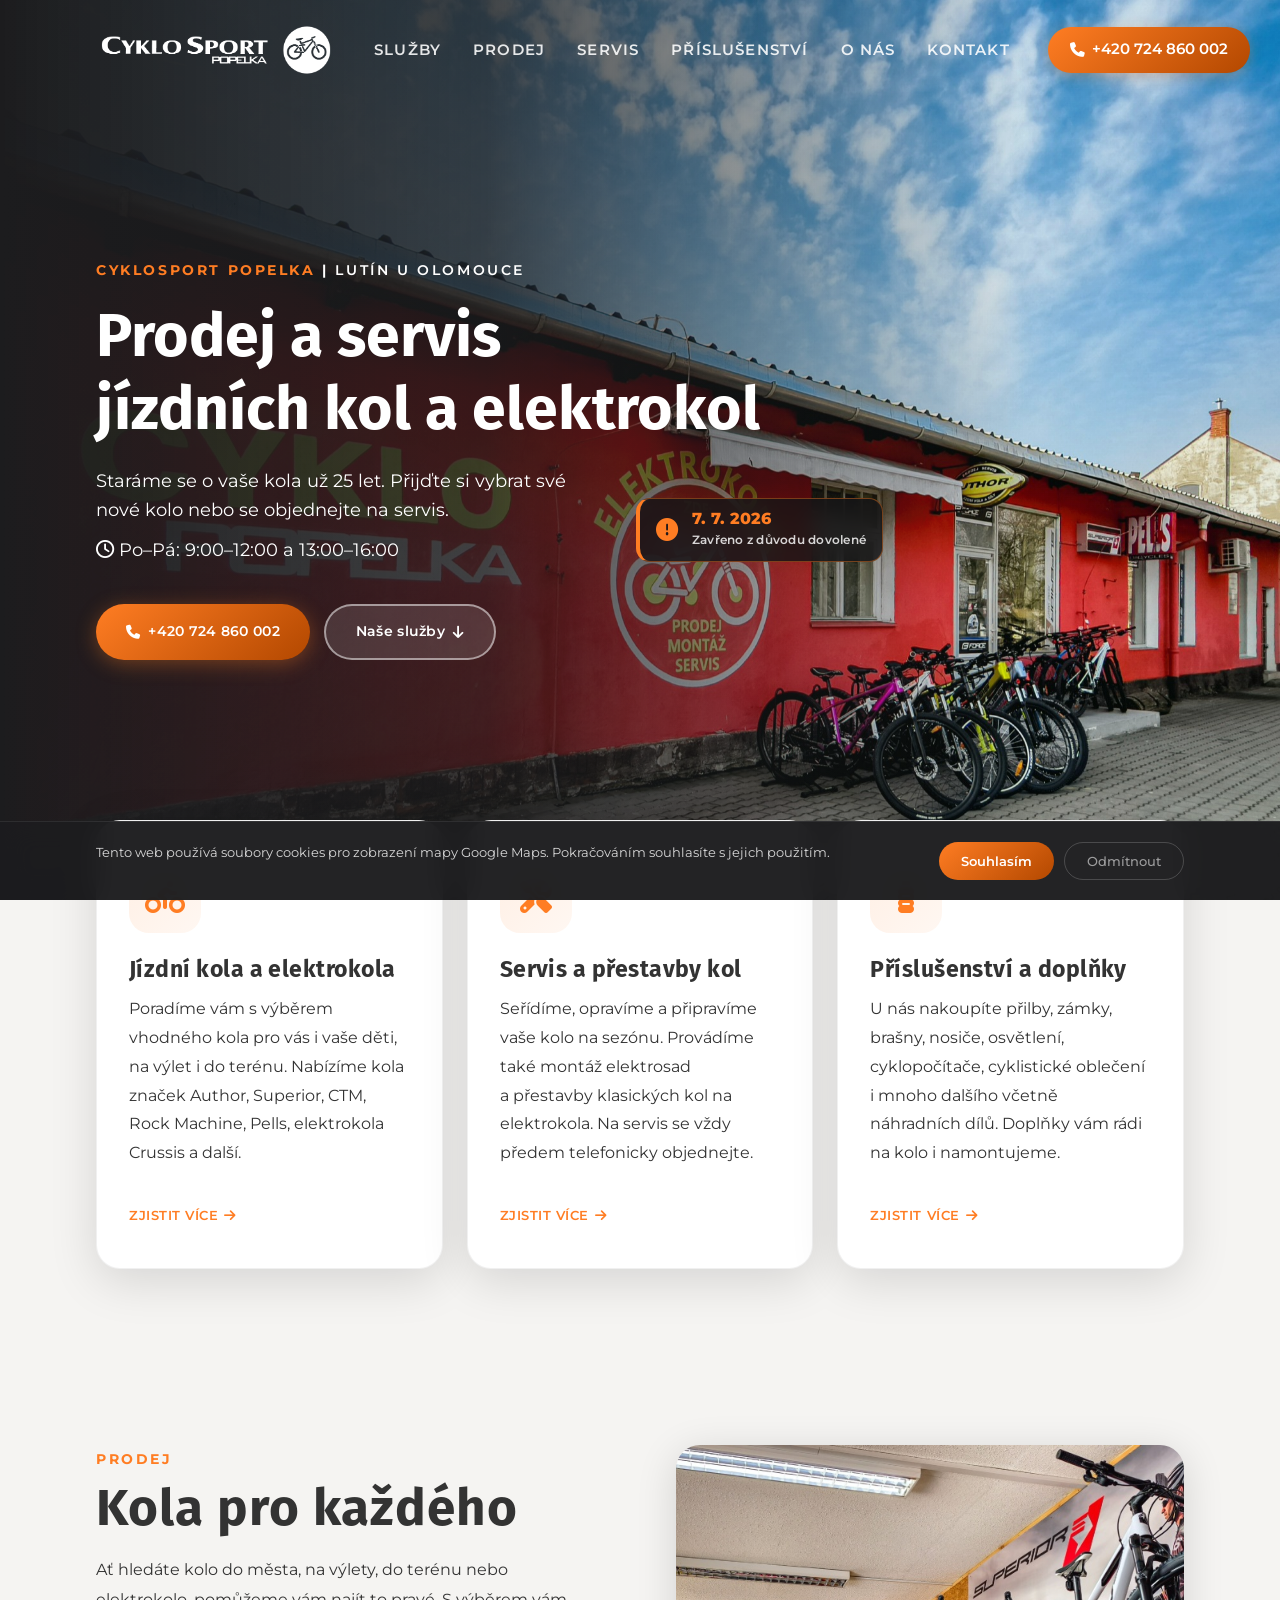
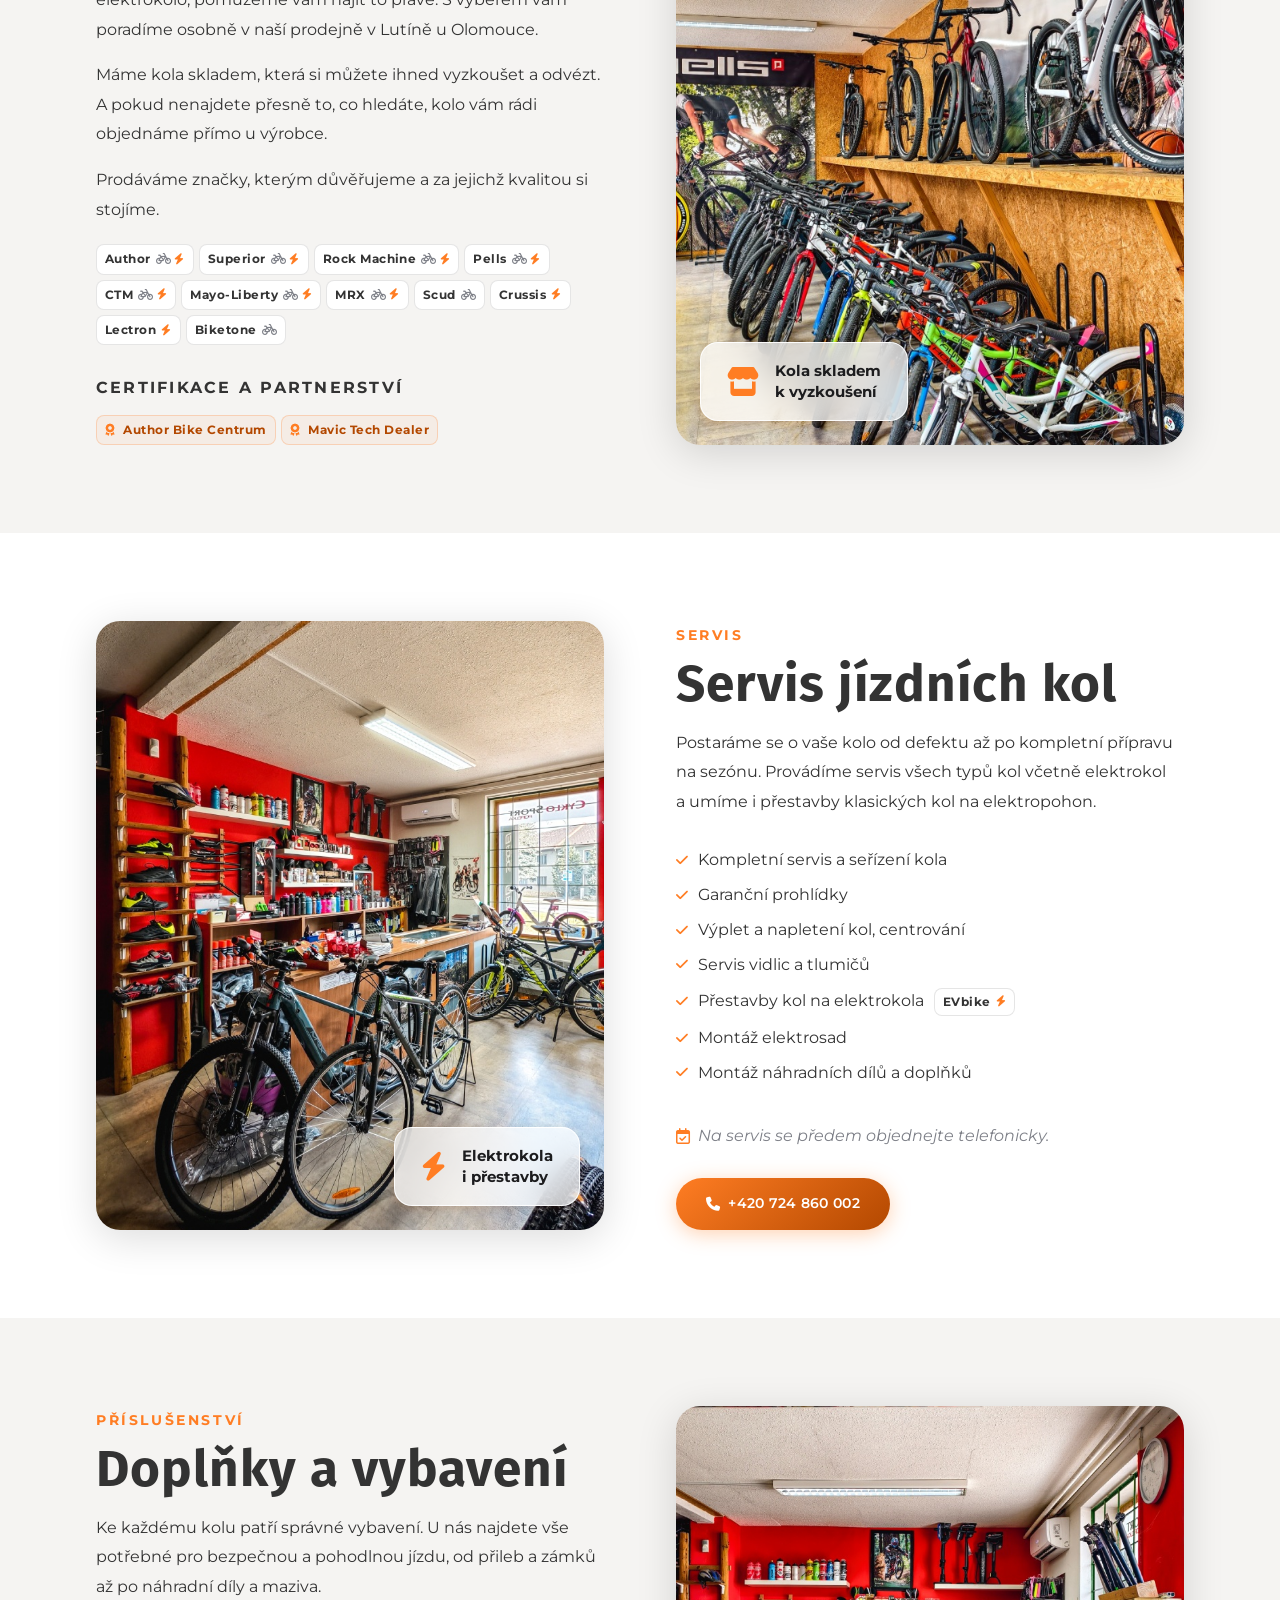
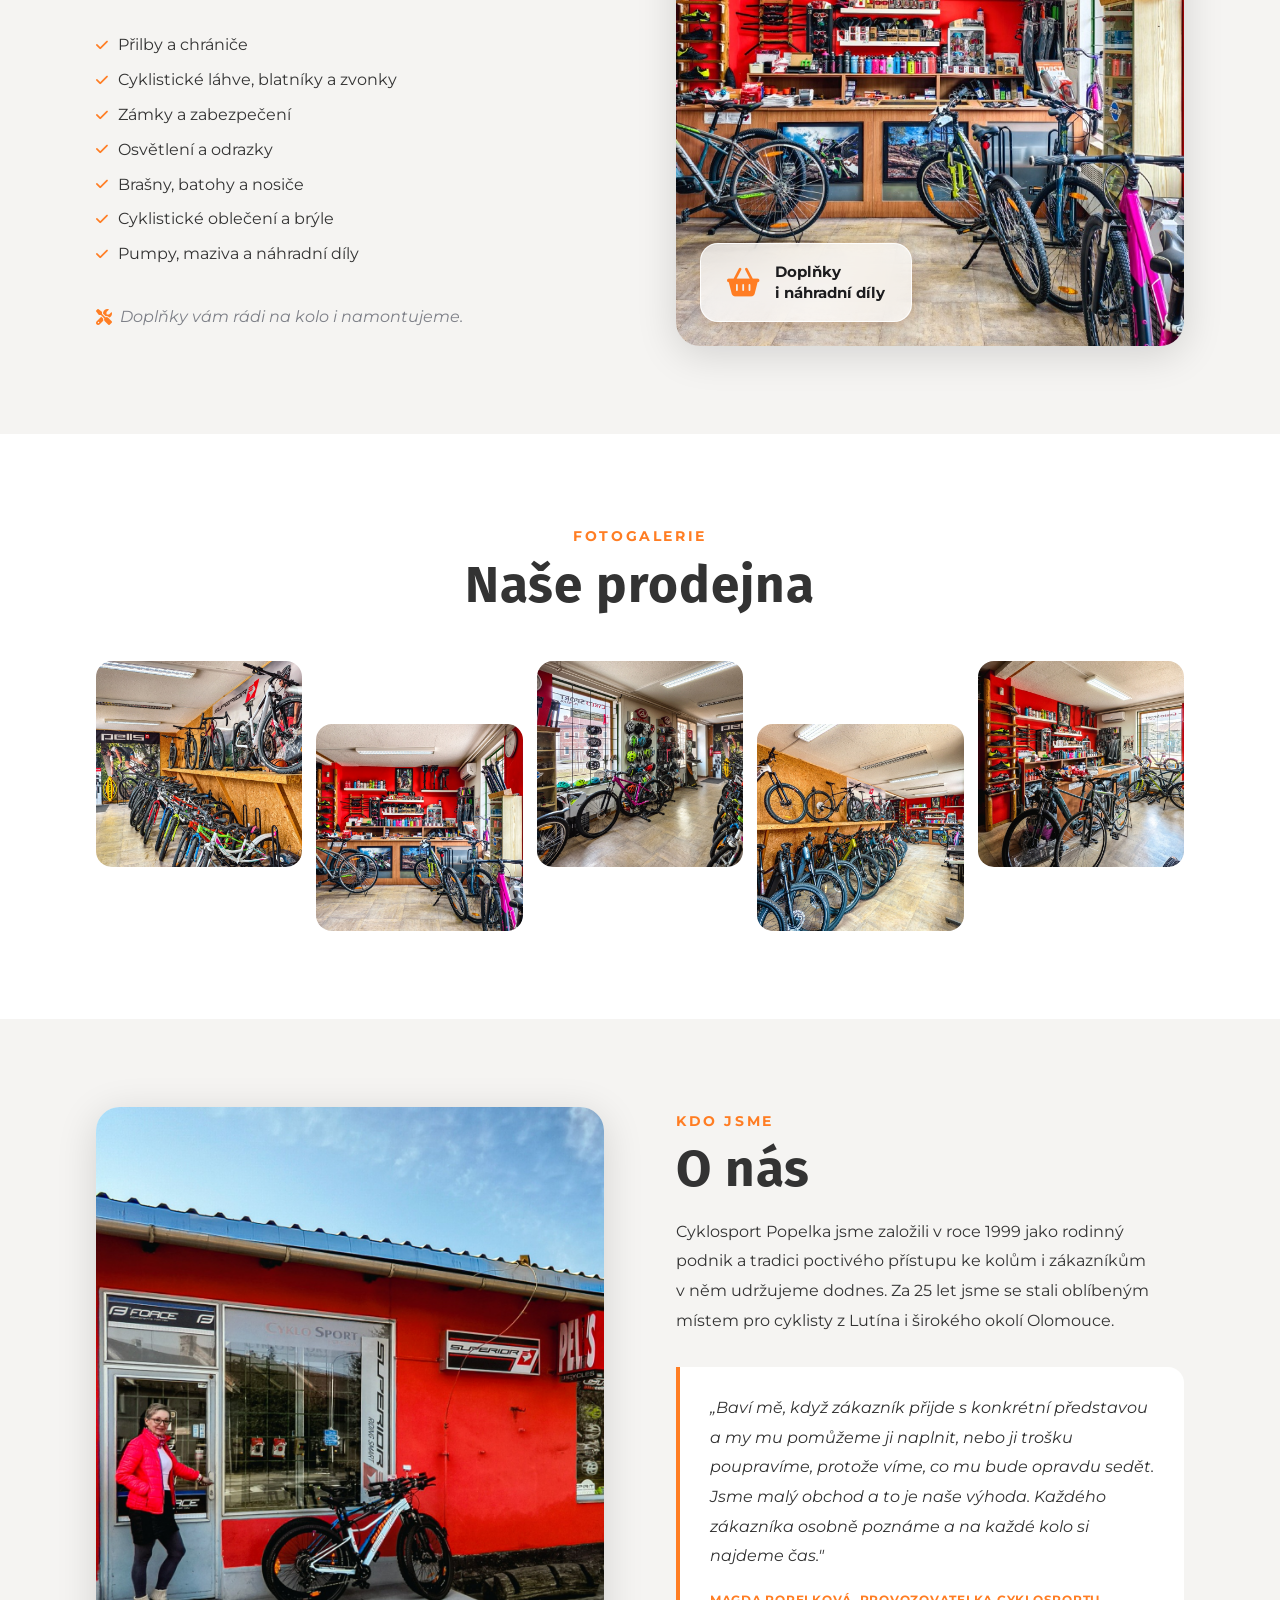
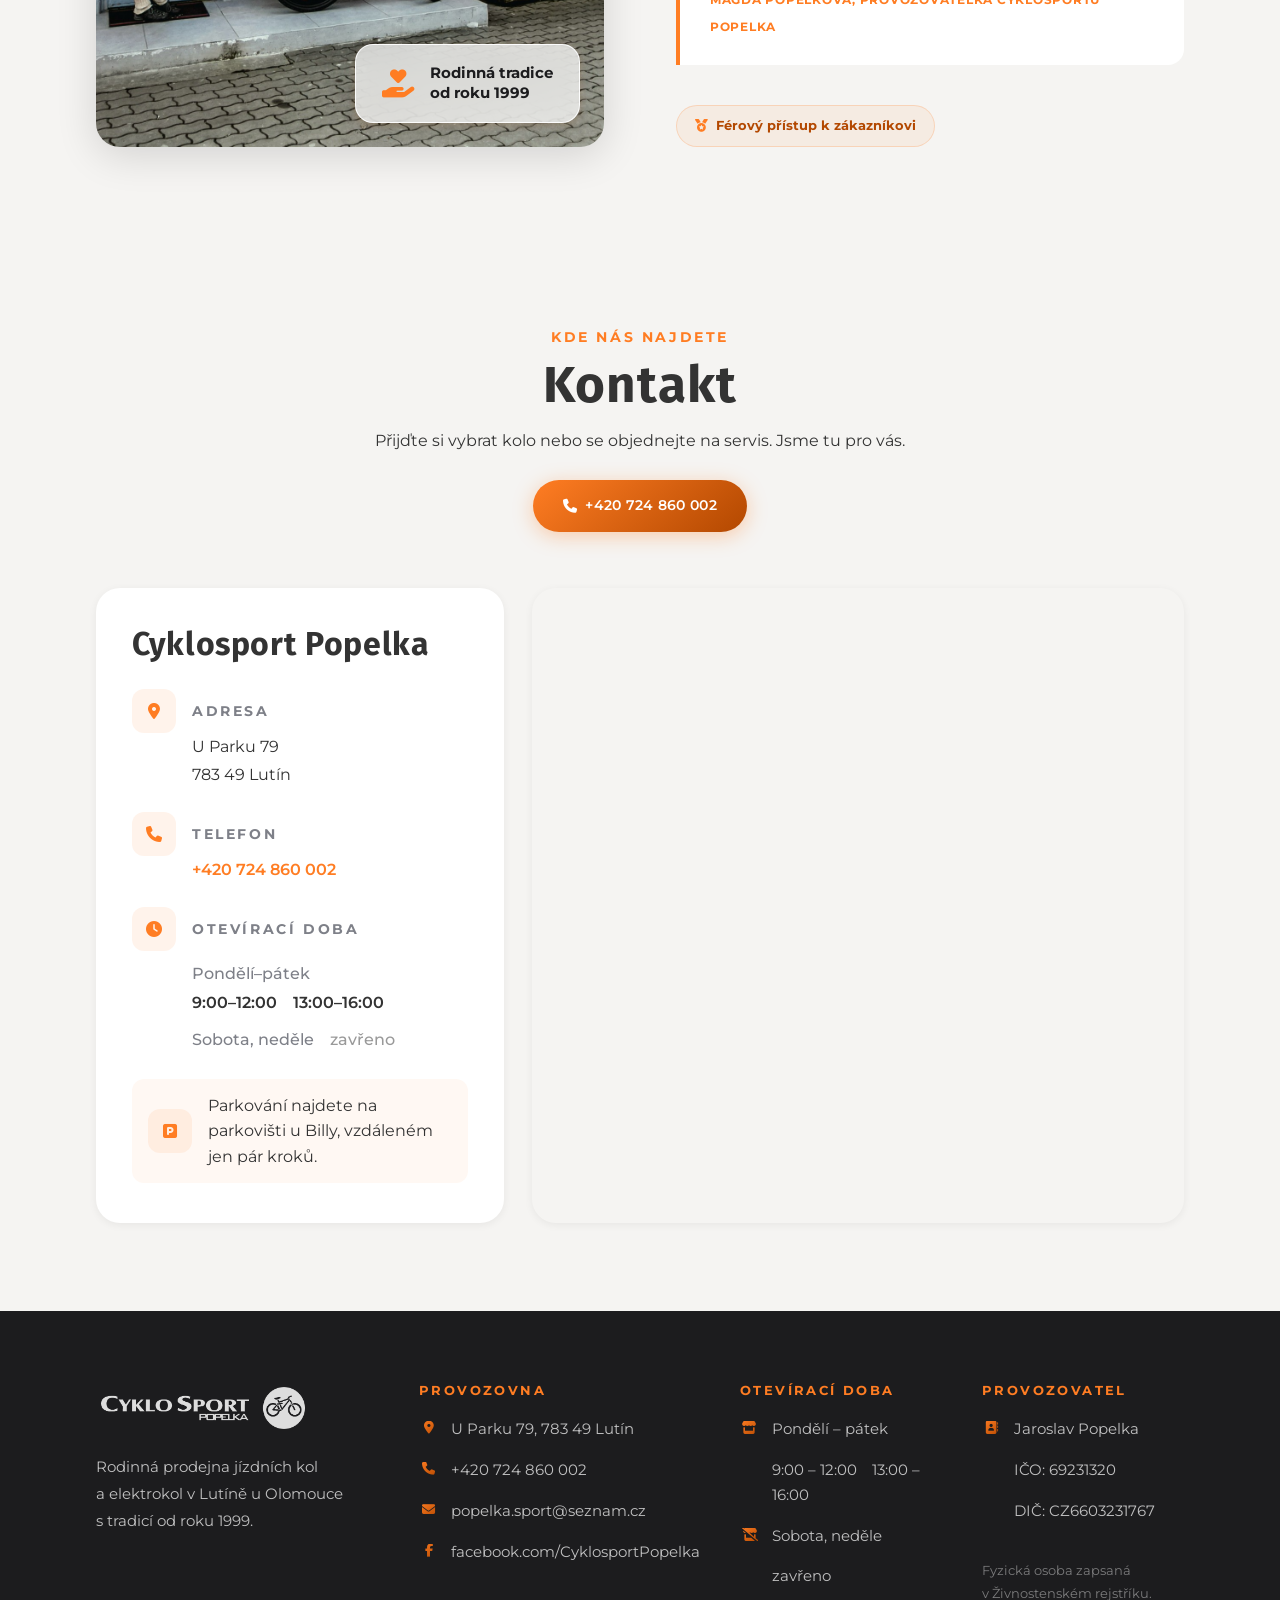
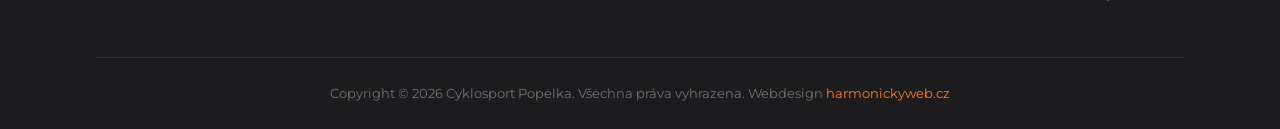
==== commit 9a4bd36b: "Verze 9 dovolena" ====
--- a/index.html
+++ b/index.html
@@ -173,6 +173,14 @@
                         Po–Pá: 9:00–12:00 a 13:00–16:00</span>
                     </p>
 
+                    <div class="hero-notice" role="note" aria-label="Upozornění na uzavření provozovny">
+                        <i class="fa-solid fa-circle-exclamation" aria-hidden="true"></i>
+                        <div class="hero-notice-text">
+                            <span class="hero-notice-date">7. 7. 2026</span>
+                            <span class="hero-notice-msg">Zavřeno z důvodu dovolené</span>
+                        </div>
+                    </div>
+
                     <div class="hero-actions">
                         <a href="tel:+420724860002" class="btn btn-primary">
                             <i class="fa-solid fa-phone" aria-hidden="true"></i>
--- a/style.css
+++ b/style.css
@@ -467,6 +467,7 @@
 }
 
 .hero-content {
+    position: relative;
     max-width: 65%;
 }
 
@@ -552,6 +553,56 @@
         opacity: 1;
         transform: translateY(0);
     }
+}
+
+.hero-notice {
+    position: absolute;
+    bottom: 98px;
+    left: 540px;
+    display: inline-flex;
+    align-items: center;
+    gap: 14px;
+    background: rgba(20, 20, 22, 0.82);
+    backdrop-filter: blur(12px);
+    -webkit-backdrop-filter: blur(12px);
+    border: 1px solid rgba(255, 125, 35, 0.4);
+    border-left: 4px solid var(--color-primary);
+    color: var(--color-white);
+    padding: 10px 16px;
+    border-radius: 14px;
+    white-space: nowrap;
+    animation: fadeInUp 0.9s ease 0.7s both, heroFloat 3.5s ease-in-out 1.8s infinite;
+}
+
+.hero-notice > i {
+    color: var(--color-primary);
+    font-size: 1.4rem;
+    flex-shrink: 0;
+}
+
+.hero-notice-text {
+    display: flex;
+    flex-direction: column;
+    gap: 2px;
+}
+
+.hero-notice-date {
+    font-size: 1rem;
+    font-weight: 800;
+    color: var(--color-primary);
+    line-height: 1.2;
+}
+
+.hero-notice-msg {
+    font-size: 0.76rem;
+    font-weight: 600;
+    color: rgba(255, 255, 255, 0.82);
+    letter-spacing: 0.02em;
+}
+
+@keyframes heroFloat {
+    0%, 100% { transform: translateY(0); }
+    50%       { transform: translateY(-7px); }
 }
 
 
@@ -1774,6 +1825,17 @@
 }
 
 @media (max-width: 960px) {
+    .hero-notice {
+        position: static;
+        display: inline-flex;
+        margin-top: 14px;
+        margin-bottom: 22px;
+    }
+
+    .hero-text {
+        margin-bottom: 0;
+    }
+
     .hamburger {
         display: flex;
     }
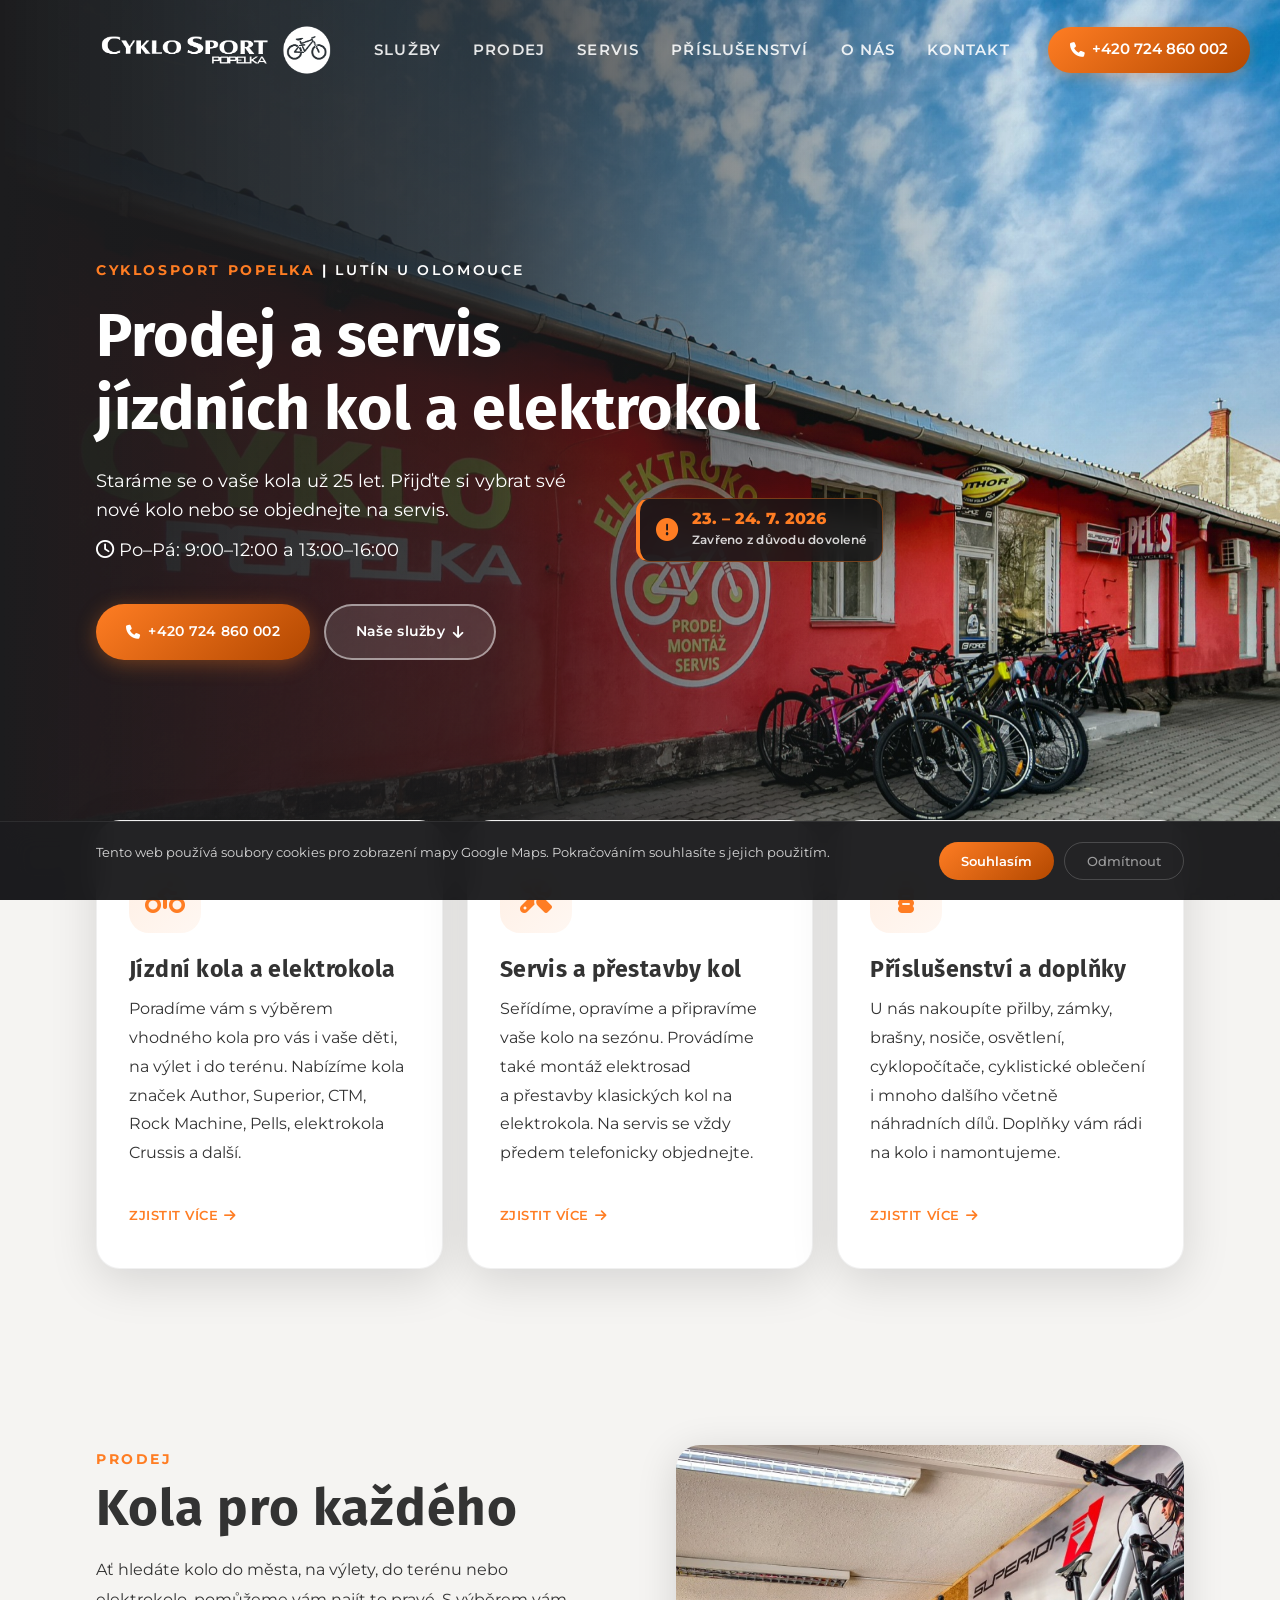
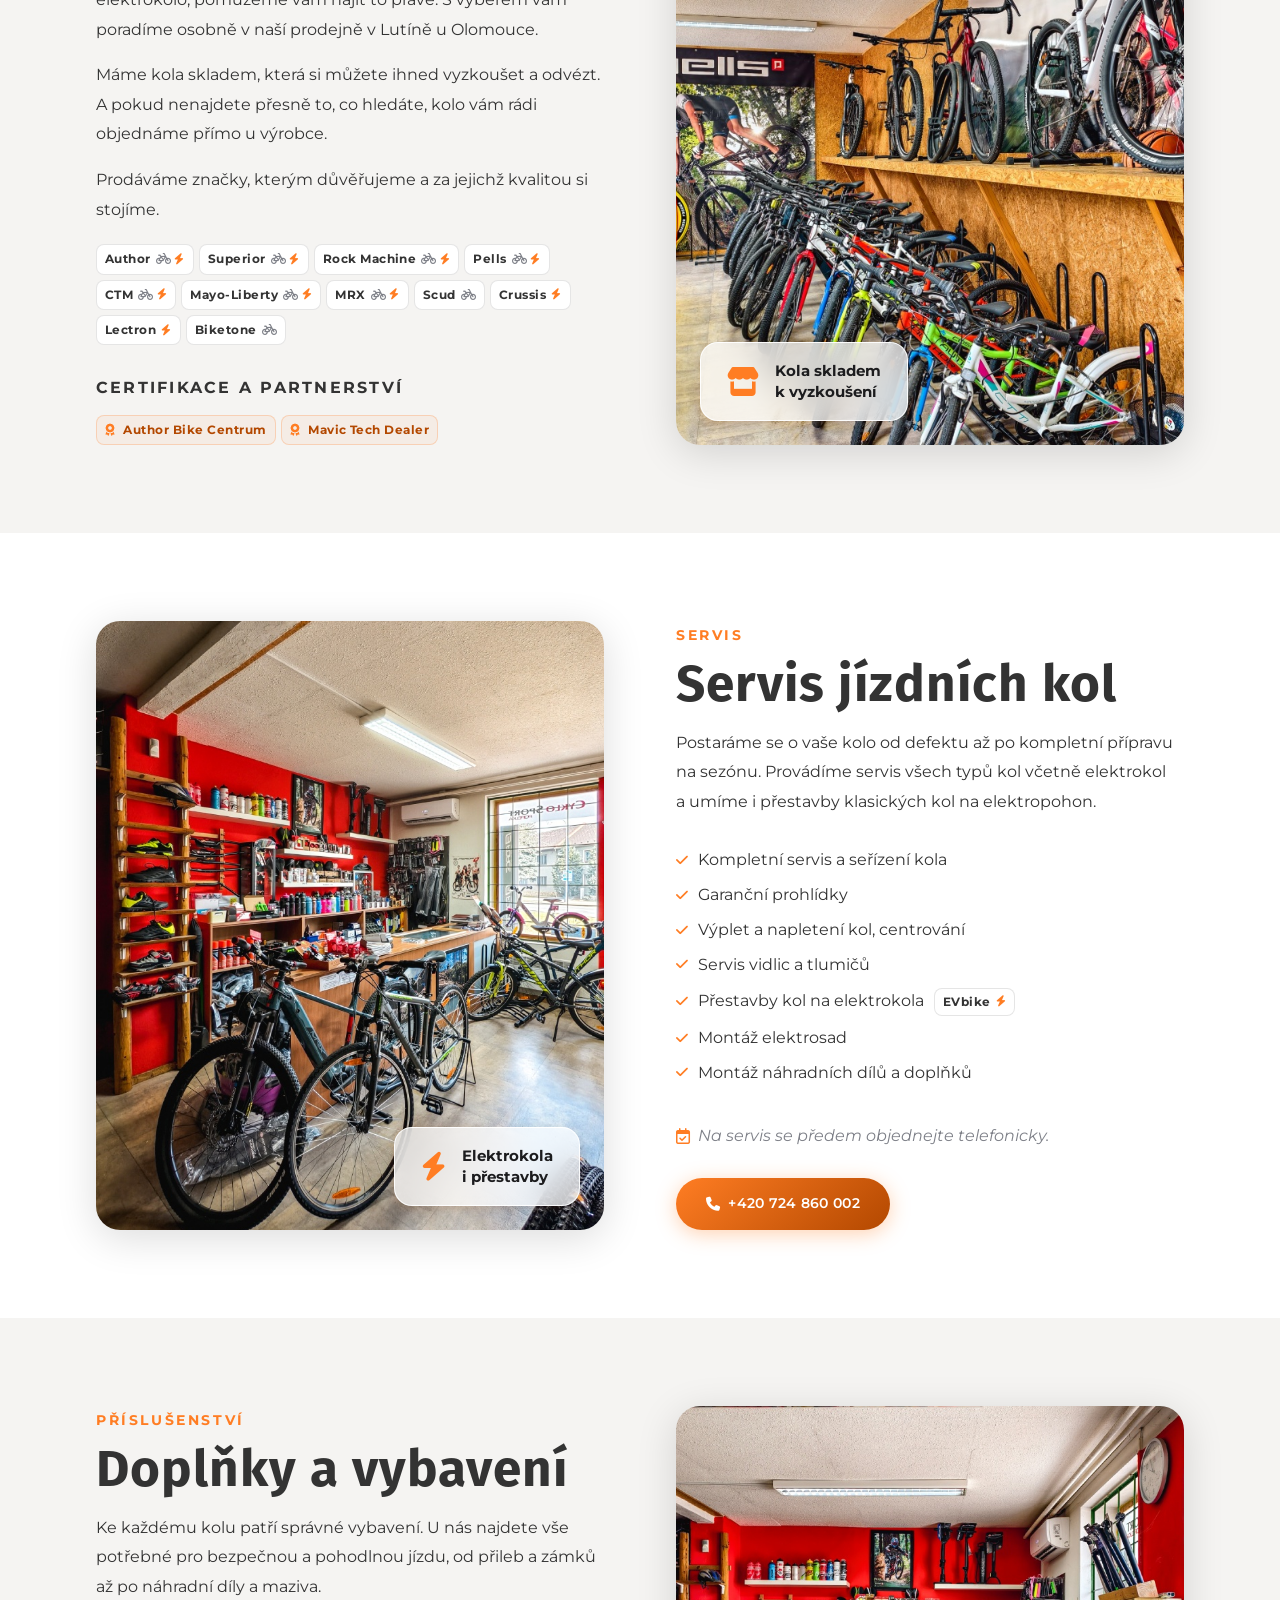
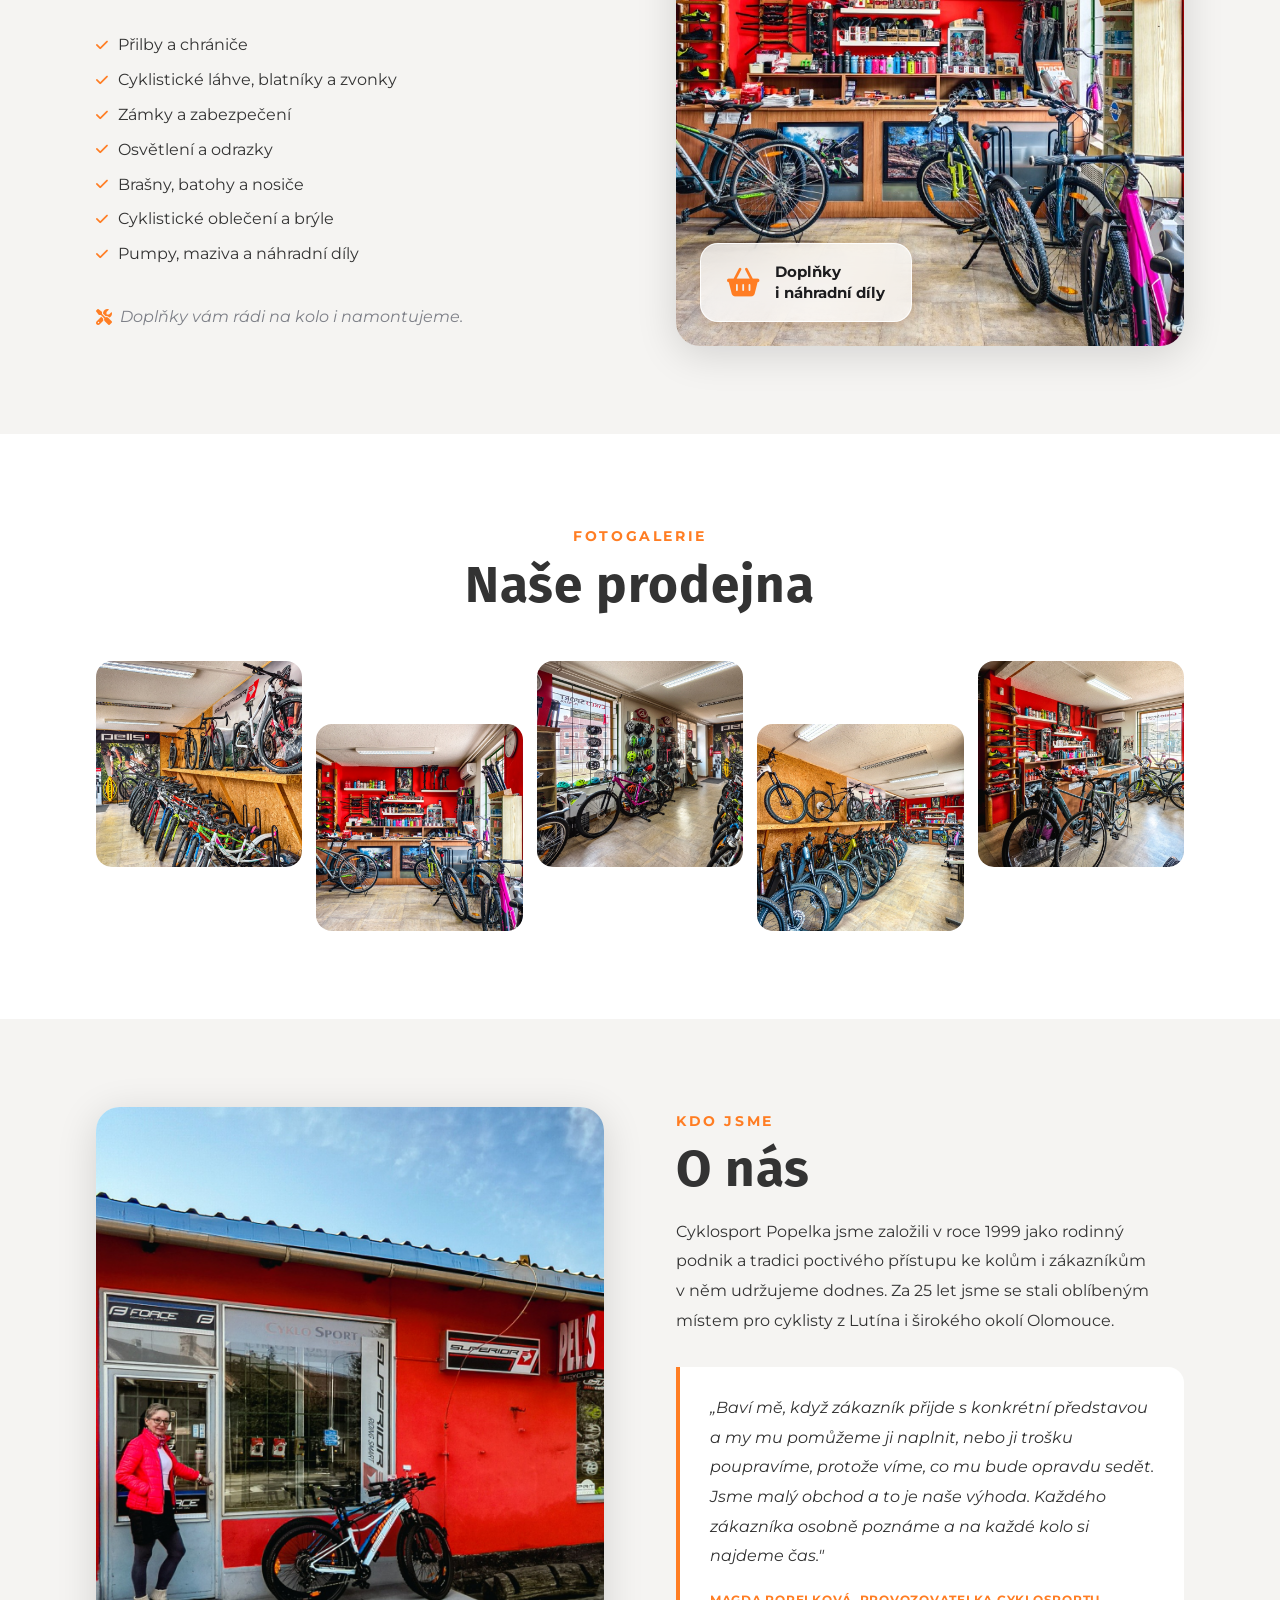
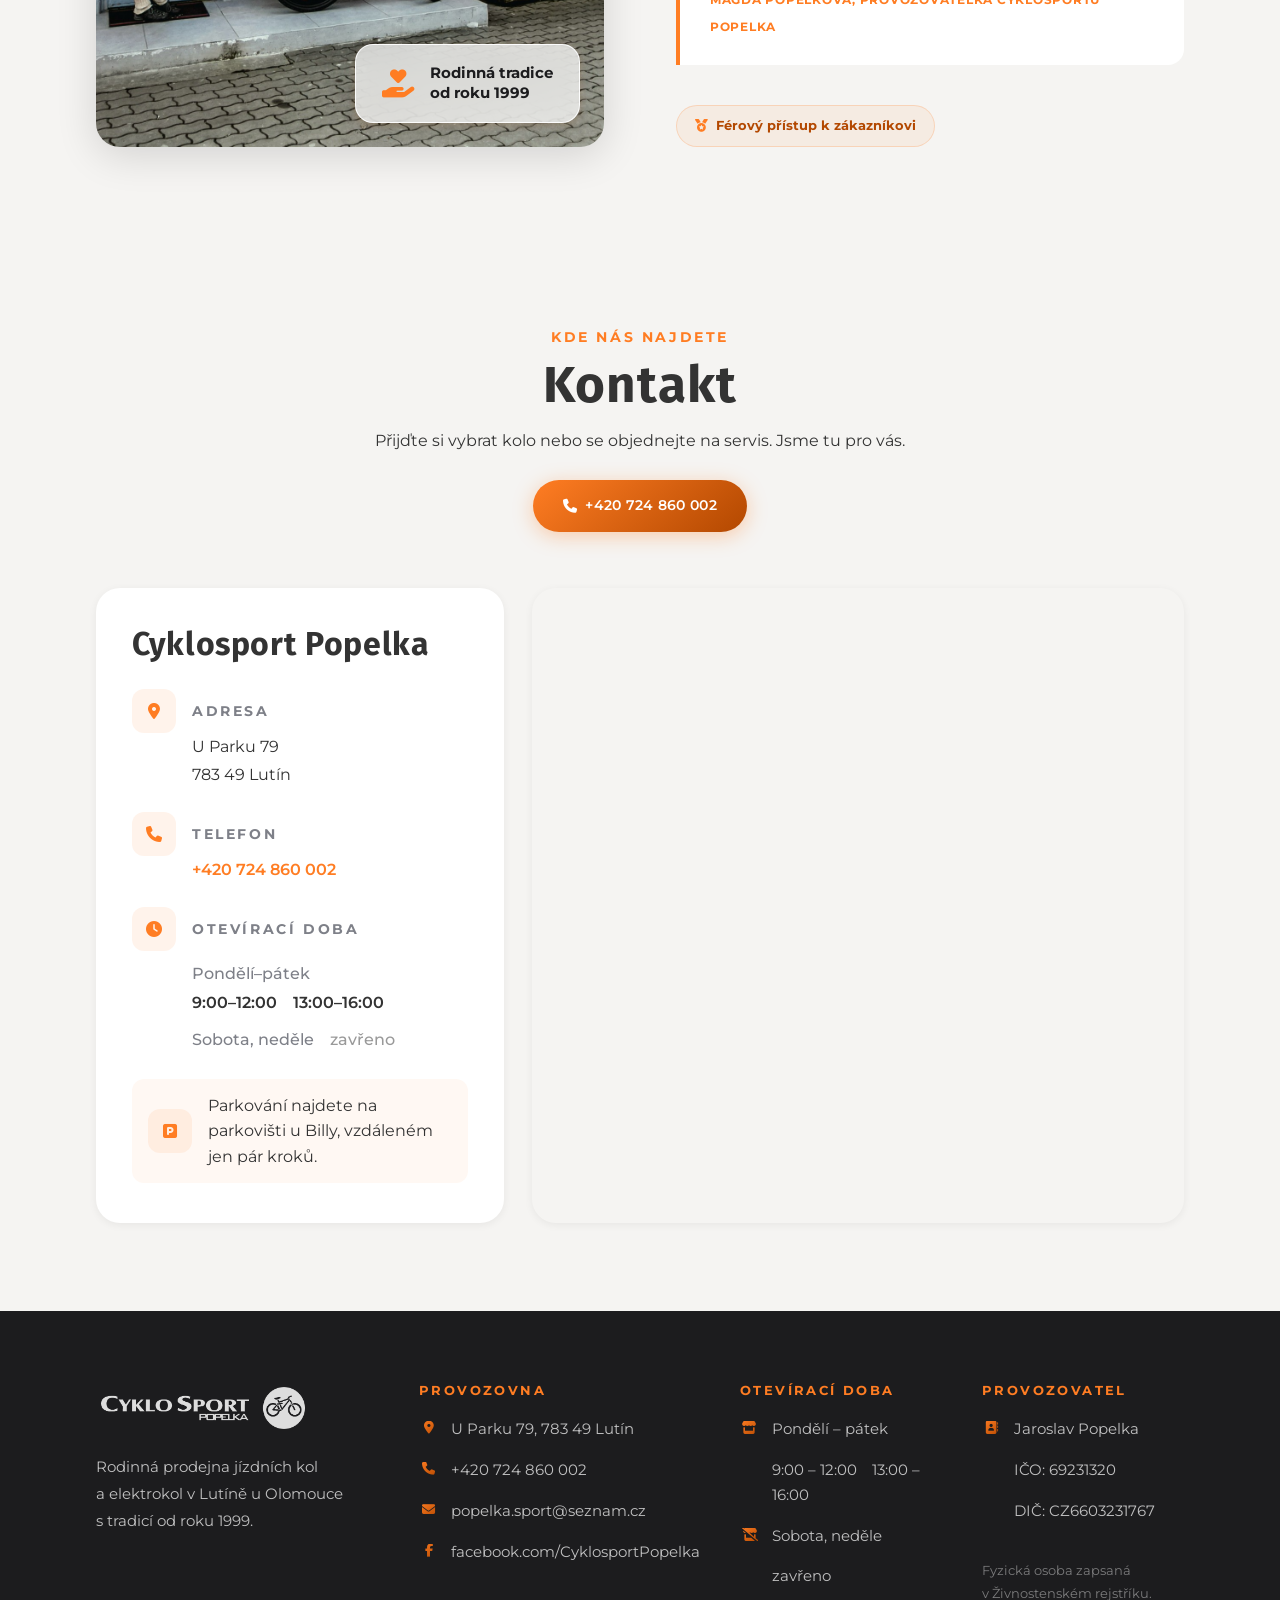
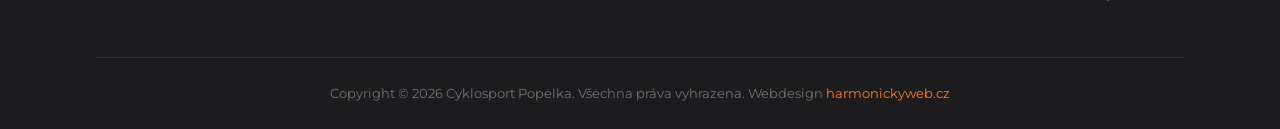
==== commit 0dbe96c9: "Verze 10 dovolena" ====
--- a/index.html
+++ b/index.html
@@ -176,7 +176,7 @@
                     <div class="hero-notice" role="note" aria-label="Upozornění na uzavření provozovny">
                         <i class="fa-solid fa-circle-exclamation" aria-hidden="true"></i>
                         <div class="hero-notice-text">
-                            <span class="hero-notice-date">7. 7. 2026</span>
+                            <span class="hero-notice-date">23. – 24. 7. 2026</span>
                             <span class="hero-notice-msg">Zavřeno z důvodu dovolené</span>
                         </div>
                     </div>
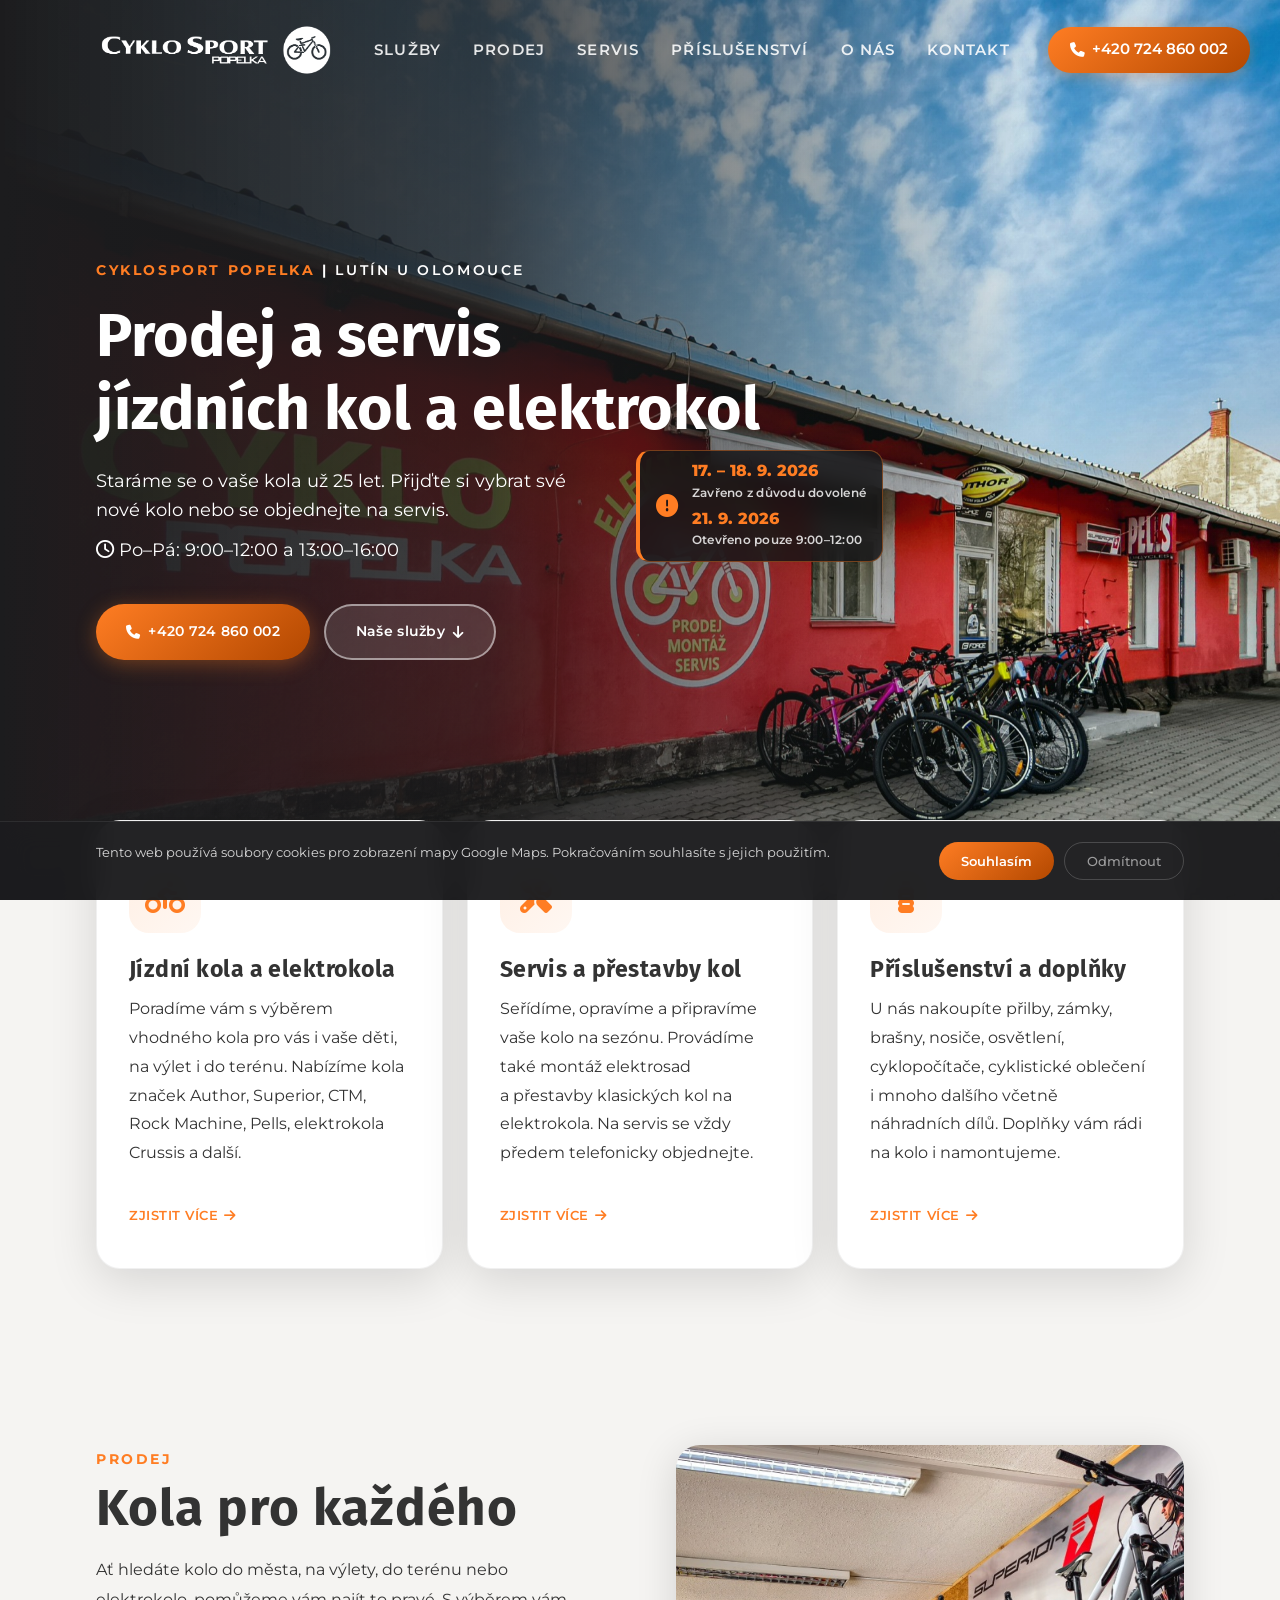
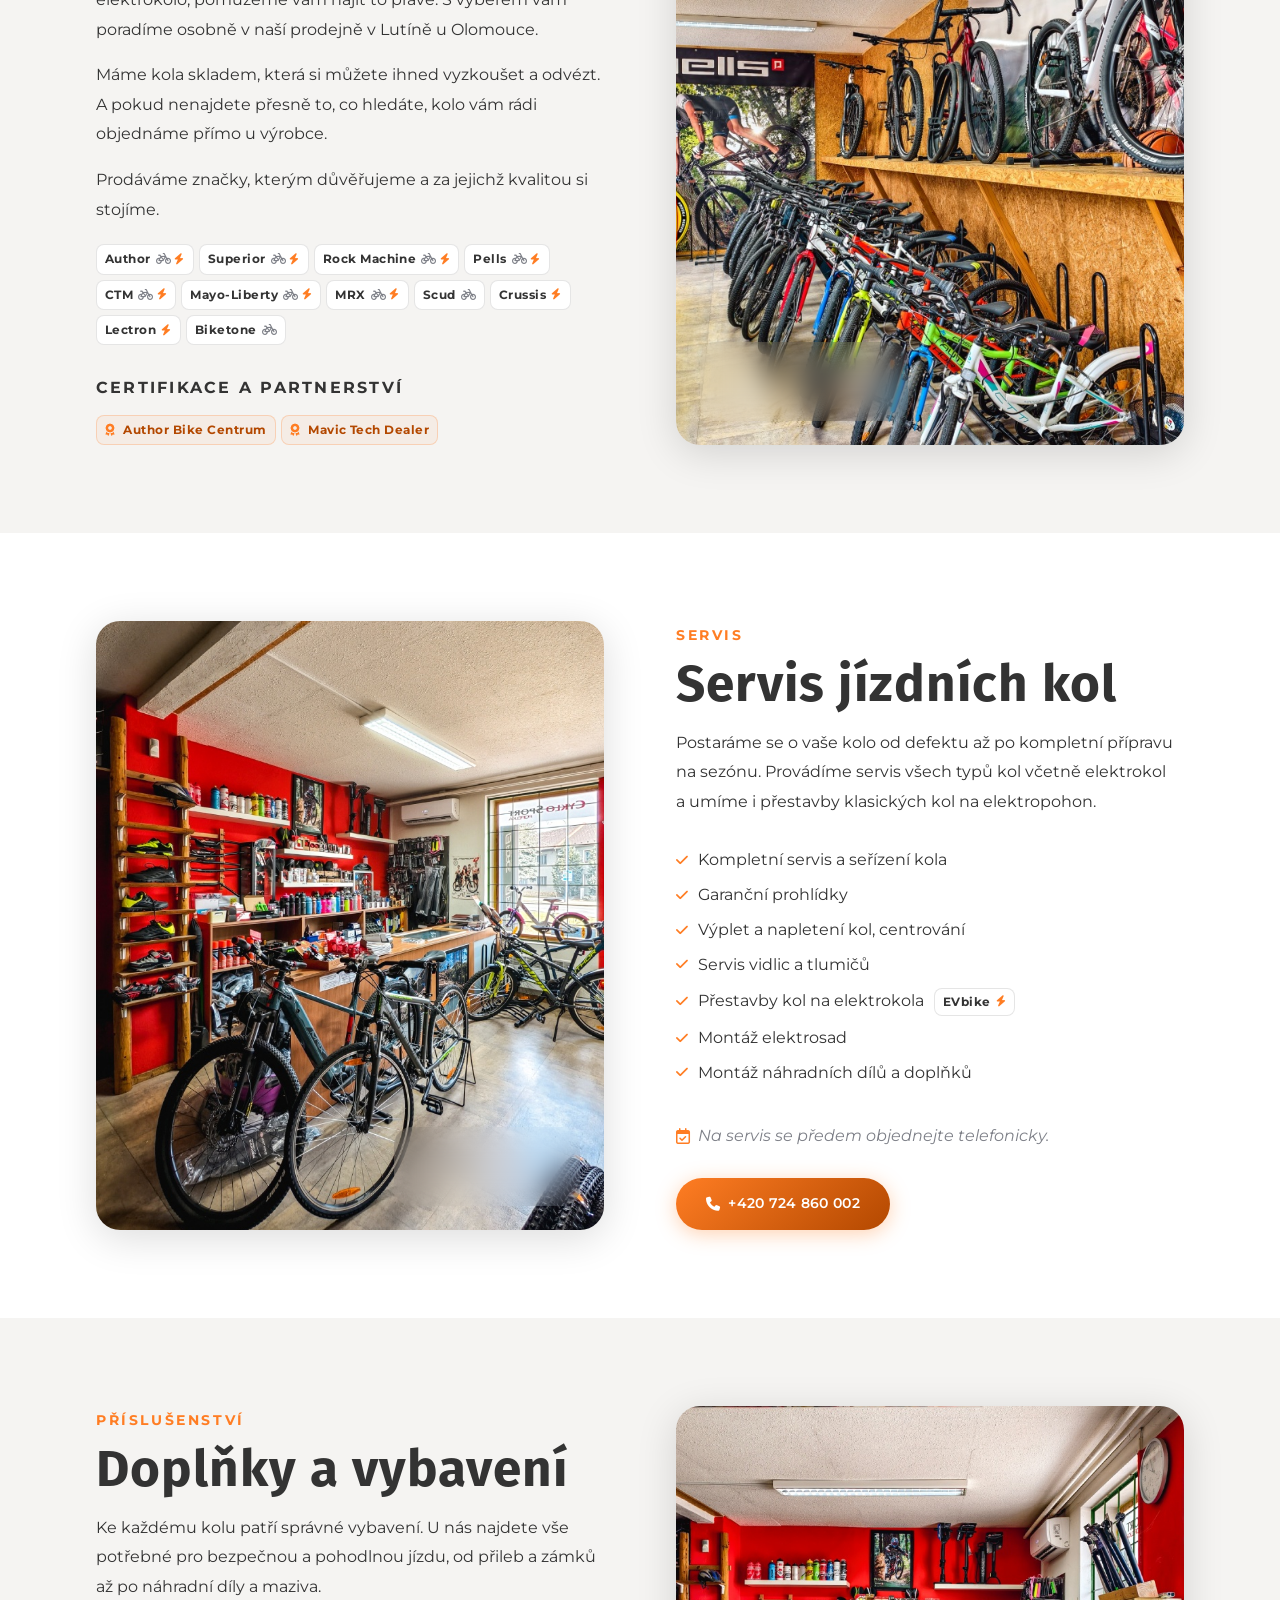
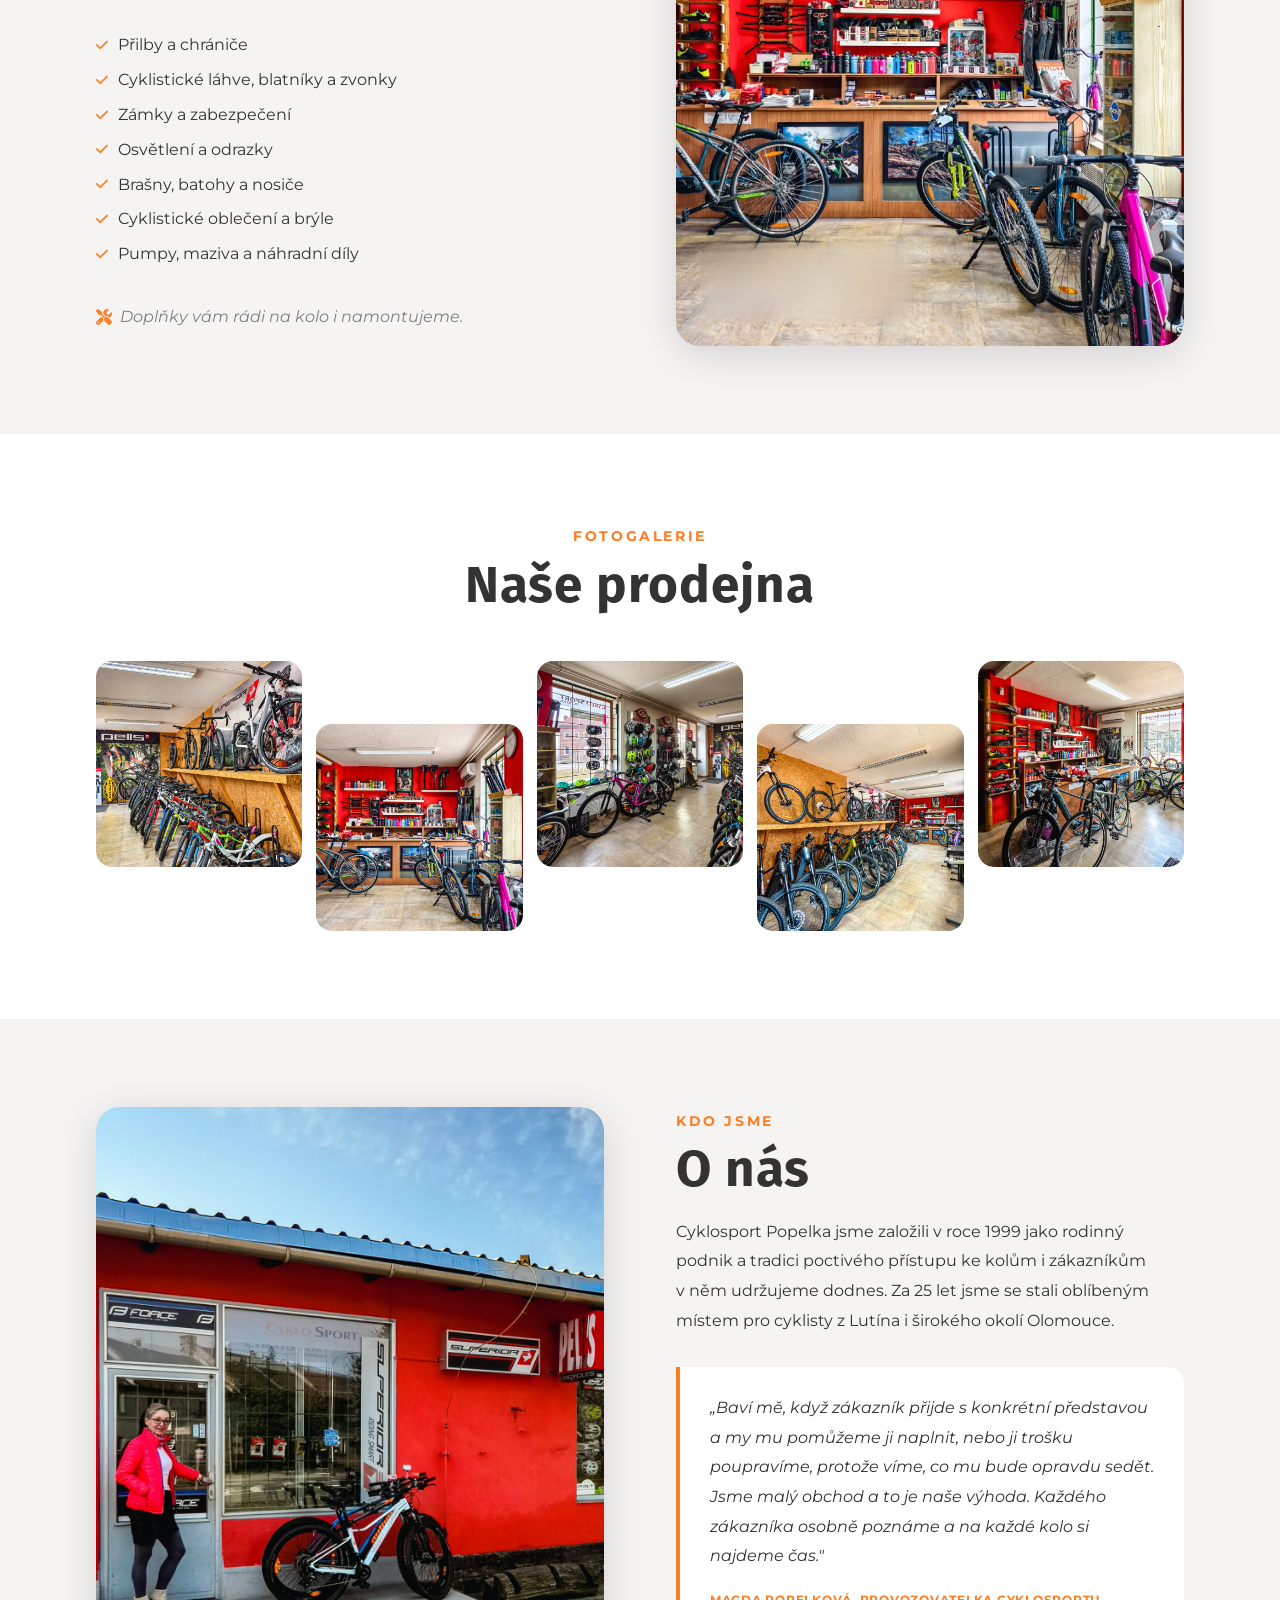
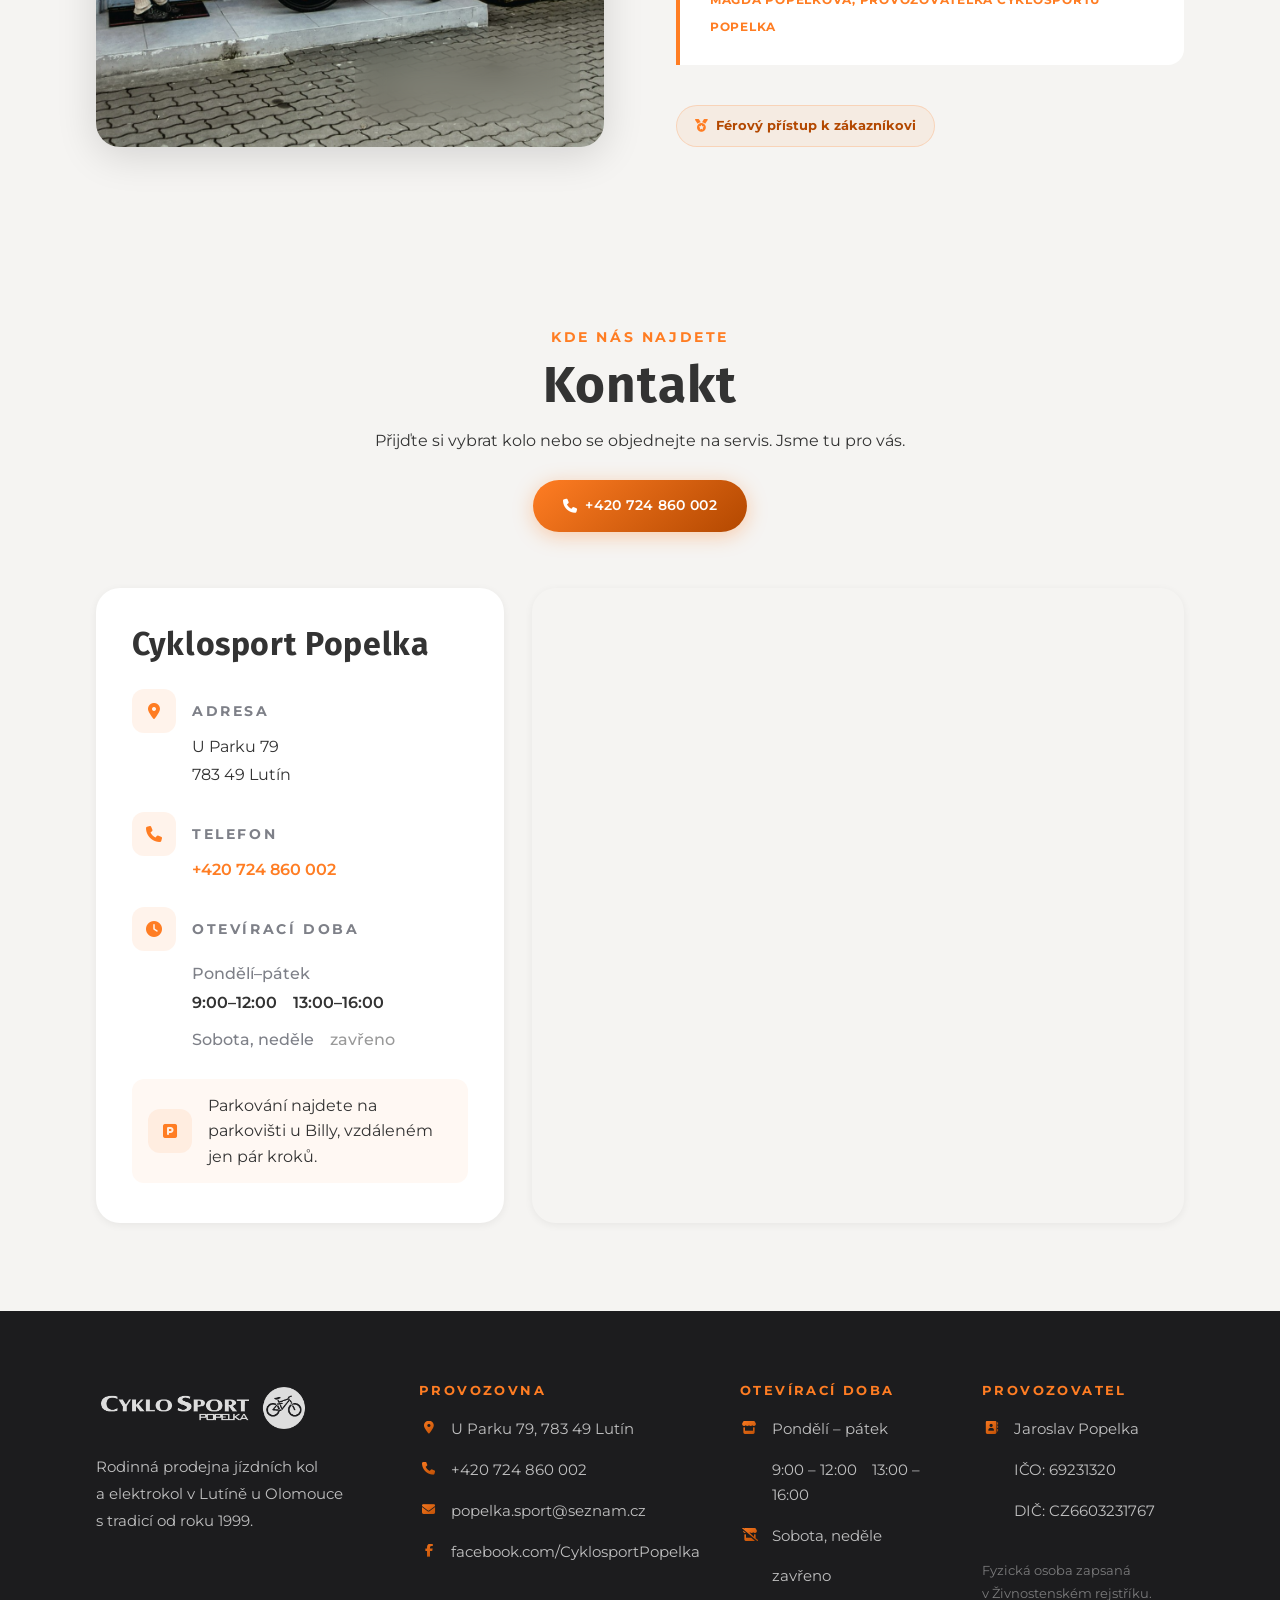
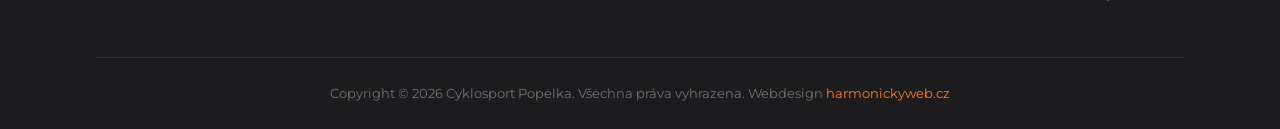
==== commit 24214e39: "Verze 11 dovolena" ====
--- a/index.html
+++ b/index.html
@@ -176,8 +176,10 @@
                     <div class="hero-notice" role="note" aria-label="Upozornění na uzavření provozovny">
                         <i class="fa-solid fa-circle-exclamation" aria-hidden="true"></i>
                         <div class="hero-notice-text">
-                            <span class="hero-notice-date">23. – 24. 7. 2026</span>
+                            <span class="hero-notice-date">17. – 18. 9. 2026</span>
                             <span class="hero-notice-msg">Zavřeno z důvodu dovolené</span>
+                            <span class="hero-notice-date" style="margin-top:4px;">21. 9. 2026</span>
+                            <span class="hero-notice-msg">Otevřeno pouze 9:00–12:00</span>
                         </div>
                     </div>
 
